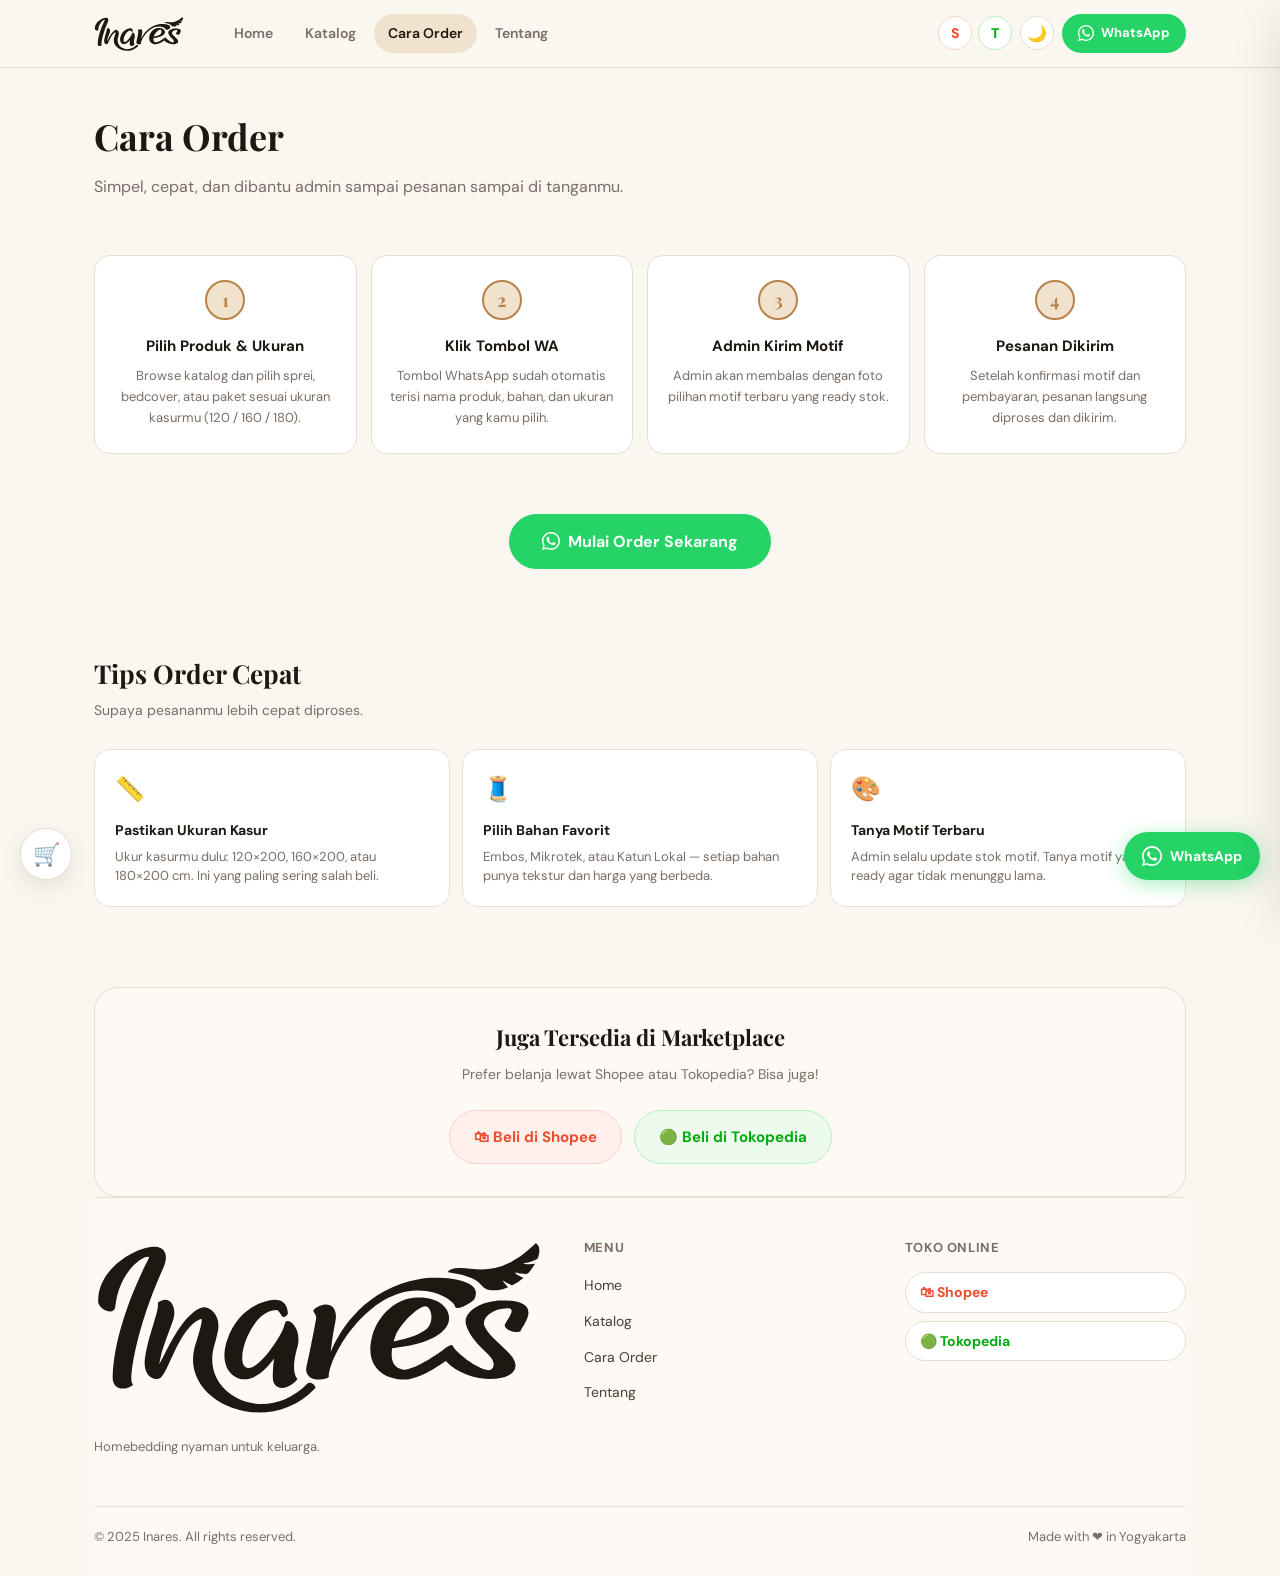
==== cara-order.html @ 4ca06f3d "Add files via upload" ====
<!doctype html>
<html lang="id" data-theme="light">
<head>
  <meta charset="utf-8" />
  <meta name="viewport" content="width=device-width,initial-scale=1" />
  <title>Cara Order — Inares Homebedding</title>
  <meta name="description" content="Cara order produk Inares. Pilih produk, klik WhatsApp, dan admin bantu sampai selesai." />
  <link rel="canonical" href="https://inares.pages.dev/cara-order.html" />
  <link rel="preconnect" href="https://fonts.googleapis.com" />
  <link rel="preconnect" href="https://fonts.gstatic.com" crossorigin />
  <link rel="stylesheet" href="assets/style.css" />
  <script>(function(){var t=localStorage.getItem('inares-theme')||(window.matchMedia('(prefers-color-scheme:dark)').matches?'dark':'light');document.documentElement.setAttribute('data-theme',t);})();</script>
</head>
<body data-page="cara-order">

  <nav class="nav">
    <div class="container nav-inner">
      <div class="brand">
        <a href="index.html">
          <svg class="brand-logo" viewBox="0 0 709 284" xmlns="http://www.w3.org/2000/svg" aria-label="Inares"><path d="M6.599,100.318c0.361,11.859 25.205,23.417 26.964,8.093c7.838,-68.282 57.801,-85.993 52.686,-76.185c-19.681,37.734 -54.624,117.428 -56.837,186.24c-0.794,24.682 23.562,20.823 31.835,13.176c0.136,-0.128 0.169,-0.331 0.081,-0.496c-1.612,-3.017 -3.446,-5.07 -2.126,-17.711c3.915,-37.49 19.574,-99.094 49.967,-166.08c9.338,-20.581 2.209,-32.624 -12.249,-33.552c-27.333,-1.754 -91.949,33.099 -90.321,86.515Z" fill="currentColor"/><path d="M373.105,179.535c15.326,-36.949 55.926,-100.16 139.041,-114.692c32.211,-5.632 104.636,-0.541 87.474,31.533c-1.35,2.523 -29.095,21.234 -30.633,11.102c-0.687,-4.527 -20.293,-24.584 -59.284,-24.584c-75.982,0 -137.022,97.783 -139.565,135.316c-0.014,0.203 0.085,0.4 0.138,0.59c0.004,0.015 0.002,0.031 -0.006,0.045c-2.384,3.835 -15.519,5.687 -23.738,3.328c-9.428,-2.706 -13.769,-10.514 -11.578,-19.739c3.931,-16.546 10.408,-49.709 14.752,-72.91c2.746,-7.693 -4.445,-12.141 -3.962,-15.212c0.338,-2.151 6.562,-6.112 8.505,-6.912c23.888,-9.834 29.161,9.944 26.654,22.205c-4.243,20.747 -5.852,34.64 -7.796,49.93Z" fill="currentColor"/><path d="M283.996,189.98c-10.436,14.176 -27.812,32.884 -46.835,32.884c-21.016,0 -40.699,-22.893 -27.09,-62.522c13.609,-39.629 42.774,-57.437 67.157,-62.253c29.454,-5.817 28.484,20.395 28.441,21.307c-0.001,0.016 -0.005,0.032 -0.012,0.046c-0.19,0.363 -2.75,5.113 -6.804,5.113c-4.215,0 -5.912,-11.352 -11.887,-11.113c-21.173,0.846 -36.441,21.851 -45.975,44.001c-8.854,20.57 -11.535,46.643 2.28,47.448c15.812,0.921 43.574,-37.625 53.799,-58.992c1.994,-4.166 2.87,-8.06 3.96,-11.649c3.266,-10.749 26.501,5.88 20.29,35.311c-2.749,9.105 -11.35,39.995 -0.914,52.48c1.371,1.64 -17.696,19.884 -30.702,12.954c-9.398,-5.008 -8.126,-15.418 -7.413,-29.923c0.253,-5.155 0.856,-10.193 1.705,-15.092Z" fill="currentColor"/><path d="M104.987,220.289c-9.408,6.408 -29.966,-2 -24.21,-33.425c5.787,-31.592 10.546,-40.813 14.669,-57.412c1.272,-5.121 5.58,-14.705 5.504,-27.814c-0.001,-0.093 0.045,-0.181 0.121,-0.235c18.228,-12.751 29.17,6.27 24.537,24.577c-2.438,9.634 -16.724,44.04 -20.02,59.564c-1.377,6.486 -2.365,10.444 -2.776,13.672c5.035,-5.948 34.496,-80.165 67.611,-89.55c11.096,-3.144 30.989,11.856 24.474,38.894c-1.733,7.189 -2.839,13.142 -4.452,18.1c-26.167,80.417 79.763,131.291 145.618,63.111c4.21,-4.359 12.351,0.353 13.058,6.346c0.008,0.068 -0.015,0.137 -0.062,0.187c-75.81,80.621 -211.923,23.767 -190.828,-62.334c2.74,-11.182 16.329,-48.855 9.676,-46.141c-33.843,13.809 -50.975,84.868 -62.846,92.467l-0.074,-0.006Z" fill="currentColor"/><path d="M554.338,193.74c-17.141,12.248 -45.631,30.323 -67.489,29.413c-30.118,-1.254 -59.229,-20.091 -49.216,-64.889c7.644,-34.197 36.146,-61.656 66.892,-64.076c46.852,-3.688 64.049,26.306 51.045,45.806c-17.732,26.589 -68.08,31.177 -85.581,33.985c-2.291,14.849 -0.406,31.028 17.432,33.54c12.423,1.749 41.095,-15.589 59.428,-28.402c8.102,-6.289 17.193,-13.328 18.667,-9.067c3.905,11.295 55.665,50.428 63.234,34.564c9.088,-19.047 -31.372,-31.873 -42.14,-67.559c-6.274,-20.794 24.47,-38.725 56.494,-38.725c67.855,0 33.802,38.061 29.289,48.302c-1.774,4.024 -23.486,1.047 -24.996,-8.701c-0.675,-4.356 21.278,-27.507 4.818,-27.101c-27.801,0.685 -41.138,17.071 -36.694,27.745c11.036,26.503 62.639,48.91 45.435,72.012c-12.903,17.327 -73.348,18.127 -106.617,-16.847Zm-81.974,-30.627c12.564,-2.653 38.746,-8.887 51.568,-19.39c13.047,-10.687 8.366,-36.648 -1.796,-36.299c-12.443,0.428 -40.509,30.026 -46.272,45.059c-1.026,2.676 -2.323,6.387 -3.499,10.63Z" fill="currentColor"/><path d="M652.797,77.474c0.022,0.025 0.032,0.059 0.024,0.091c-0.007,0.033 -0.03,0.06 -0.061,0.072c-2.693,1.118 -5.481,2.119 -8.361,2.982c-18.579,4.189 -27.845,0.936 -33.232,-5.867c-10.603,-13.389 -33.663,-17.654 -50.898,-20.349c-1.224,-0.191 -4.432,-2.055 1.469,-4.348c30.5,-11.848 66.905,24.304 134.567,-41.613c0.056,-0.055 0.142,-0.067 0.211,-0.03c6.542,3.552 7.151,13.084 2.758,24.241c-0.027,0.069 -0.077,0.127 -0.141,0.164c-5.763,3.342 -13.126,6.223 -19.722,6.728c-7.292,0.557 3.501,2.685 15.849,1.117c0.028,-0.004 0.057,0.009 0.073,0.033c0.016,0.024 0.017,0.055 0.003,0.08c-3.005,5.237 -6.971,10.593 -11.815,15.679c-0.046,0.048 -0.108,0.078 -0.175,0.082c-5.377,0.382 -11.56,0.002 -17.437,-1.697c-5.665,-1.638 1.147,4.322 10.82,7.911c0.023,0.009 0.04,0.029 0.044,0.053c0.004,0.024 -0.004,0.049 -0.023,0.065c-5.149,4.403 -11.013,8.429 -17.526,11.773c-0.053,0.027 -0.116,0.03 -0.172,0.008c-4.393,-1.774 -10.32,-4.721 -13.17,-6.729c-3.673,-2.589 1.115,3.188 6.915,9.554Z" fill="currentColor"/></svg>
        </a>
      </div>
      <div class="nav-menu">
        <a href="index.html">Home</a>
        <a href="katalog.html">Katalog</a>
        <a href="cara-order.html" class="active">Cara Order</a>
        <a href="tentang.html">Tentang</a>
      </div>
      <div class="nav-right">
        <div class="nav-market">
          <a class="shopee" href="https://shopee.co.id/inaresofficial" target="_blank" rel="noopener" title="Shopee">S</a>
          <a class="tokped" href="https://www.tokopedia.com/inaresofficial" target="_blank" rel="noopener" title="Tokopedia">T</a>
        </div>
        <button class="theme-toggle" title="Ganti tema">
          <span class="icon-moon">🌙</span><span class="icon-sun">☀️</span>
        </button>
        <a class="btn-wa-nav" href="https://wa.me/6285643383884?text=Halo%20Inares%2C%20saya%20mau%20order." target="_blank" rel="noopener">
          <svg viewBox="0 0 24 24" fill="currentColor"><path d="M17.472 14.382c-.297-.149-1.758-.867-2.03-.967-.273-.099-.471-.148-.67.15-.197.297-.767.966-.94 1.164-.173.199-.347.223-.644.075-.297-.15-1.255-.463-2.39-1.475-.883-.788-1.48-1.761-1.653-2.059-.173-.297-.018-.458.13-.606.134-.133.298-.347.446-.52.149-.174.198-.298.298-.497.099-.198.05-.371-.025-.52-.075-.149-.669-1.612-.916-2.207-.242-.579-.487-.5-.669-.51-.173-.008-.371-.01-.57-.01-.198 0-.52.074-.792.372-.272.297-1.04 1.016-1.04 2.479 0 1.462 1.065 2.875 1.213 3.074.149.198 2.096 3.2 5.077 4.487.709.306 1.262.489 1.694.625.712.227 1.36.195 1.871.118.571-.085 1.758-.719 2.006-1.413.248-.694.248-1.289.173-1.413-.074-.124-.272-.198-.57-.347z"/><path d="M12 0C5.373 0 0 5.373 0 12c0 2.127.557 4.124 1.528 5.855L0 24l6.335-1.508C8.054 23.455 9.987 24 12 24c6.627 0 12-5.373 12-12S18.627 0 12 0zm0 22c-1.891 0-3.655-.52-5.163-1.426l-.37-.22-3.762.896.957-3.67-.242-.38C2.524 15.618 2 13.872 2 12 2 6.486 6.486 2 12 2s10 4.486 10 10-4.486 10-10 10z"/></svg>
          <span>WhatsApp</span>
        </a>
        <button class="hamburger" aria-label="Menu"><span></span><span></span><span></span></button>
      </div>
    </div>
  </nav>

  <div class="mobile-menu">
    <a href="index.html">🏠 Home</a>
    <a href="katalog.html">🛍 Katalog</a>
    <a href="cara-order.html" class="active">📋 Cara Order</a>
    <a href="tentang.html">💬 Tentang</a>
    <div class="mobile-menu-divider"></div>
    <div class="mobile-market-links">
      <a class="shopee" href="https://shopee.co.id/inaresofficial" target="_blank" rel="noopener">🛍 Shopee</a>
      <a class="tokped" href="https://www.tokopedia.com/inaresofficial" target="_blank" rel="noopener">🟢 Tokopedia</a>
    </div>
    <a href="https://wa.me/6285643383884?text=Halo%20Inares%2C%20saya%20mau%20order." target="_blank" rel="noopener" class="btn btn-wa" style="justify-content:center;margin-top:8px">💬 Chat WhatsApp</a>
  </div>

  <div class="container">
    <div class="page-header fade-up">
      <h1>Cara Order</h1>
      <p>Simpel, cepat, dan dibantu admin sampai pesanan sampai di tanganmu.</p>
    </div>

    <!-- Steps -->
    <div class="section fade-up">
      <div class="steps-grid">
        <div class="step-card">
          <div class="step-num">1</div>
          <h3>Pilih Produk & Ukuran</h3>
          <p>Browse katalog dan pilih sprei, bedcover, atau paket sesuai ukuran kasurmu (120 / 160 / 180).</p>
        </div>
        <div class="step-card">
          <div class="step-num">2</div>
          <h3>Klik Tombol WA</h3>
          <p>Tombol WhatsApp sudah otomatis terisi nama produk, bahan, dan ukuran yang kamu pilih.</p>
        </div>
        <div class="step-card">
          <div class="step-num">3</div>
          <h3>Admin Kirim Motif</h3>
          <p>Admin akan membalas dengan foto pilihan motif terbaru yang ready stok.</p>
        </div>
        <div class="step-card">
          <div class="step-num">4</div>
          <h3>Pesanan Dikirim</h3>
          <p>Setelah konfirmasi motif dan pembayaran, pesanan langsung diproses dan dikirim.</p>
        </div>
      </div>
    </div>

    <!-- CTA -->
    <div style="text-align:center; padding: 12px 0 36px">
      <a class="btn btn-wa" href="https://wa.me/6285643383884?text=Halo%20Inares%2C%20saya%20mau%20order.%20Mohon%20info%20motif%20yang%20ready." target="_blank" rel="noopener" style="font-size:16px;padding:14px 32px">
        <svg viewBox="0 0 24 24" fill="currentColor" style="width:18px;height:18px"><path d="M17.472 14.382c-.297-.149-1.758-.867-2.03-.967-.273-.099-.471-.148-.67.15-.197.297-.767.966-.94 1.164-.173.199-.347.223-.644.075-.297-.15-1.255-.463-2.39-1.475-.883-.788-1.48-1.761-1.653-2.059-.173-.297-.018-.458.13-.606.134-.133.298-.347.446-.52.149-.174.198-.298.298-.497.099-.198.05-.371-.025-.52-.075-.149-.669-1.612-.916-2.207-.242-.579-.487-.5-.669-.51-.173-.008-.371-.01-.57-.01-.198 0-.52.074-.792.372-.272.297-1.04 1.016-1.04 2.479 0 1.462 1.065 2.875 1.213 3.074.149.198 2.096 3.2 5.077 4.487.709.306 1.262.489 1.694.625.712.227 1.36.195 1.871.118.571-.085 1.758-.719 2.006-1.413.248-.694.248-1.289.173-1.413-.074-.124-.272-.198-.57-.347z"/><path d="M12 0C5.373 0 0 5.373 0 12c0 2.127.557 4.124 1.528 5.855L0 24l6.335-1.508C8.054 23.455 9.987 24 12 24c6.627 0 12-5.373 12-12S18.627 0 12 0zm0 22c-1.891 0-3.655-.52-5.163-1.426l-.37-.22-3.762.896.957-3.67-.242-.38C2.524 15.618 2 13.872 2 12 2 6.486 6.486 2 12 2s10 4.486 10 10-4.486 10-10 10z"/></svg>
        Mulai Order Sekarang
      </a>
    </div>

    <!-- Tips -->
    <div class="section fade-up">
      <div class="section-header">
        <div>
          <h2>Tips Order Cepat</h2>
          <p>Supaya pesananmu lebih cepat diproses.</p>
        </div>
      </div>
      <div class="tips-grid">
        <div class="tip-card">
          <div class="tip-icon">📏</div>
          <h3>Pastikan Ukuran Kasur</h3>
          <p>Ukur kasurmu dulu: 120×200, 160×200, atau 180×200 cm. Ini yang paling sering salah beli.</p>
        </div>
        <div class="tip-card">
          <div class="tip-icon">🧵</div>
          <h3>Pilih Bahan Favorit</h3>
          <p>Embos, Mikrotek, atau Katun Lokal — setiap bahan punya tekstur dan harga yang berbeda.</p>
        </div>
        <div class="tip-card">
          <div class="tip-icon">🎨</div>
          <h3>Tanya Motif Terbaru</h3>
          <p>Admin selalu update stok motif. Tanya motif yang ready agar tidak menunggu lama.</p>
        </div>
      </div>
    </div>

    <!-- Also available at -->
    <div class="store-links-section fade-up">
      <h3>Juga Tersedia di Marketplace</h3>
      <p>Prefer belanja lewat Shopee atau Tokopedia? Bisa juga!</p>
      <div class="store-link-btns">
        <a class="store-link-btn shopee" href="https://shopee.co.id/inaresofficial" target="_blank" rel="noopener">🛍 Beli di Shopee</a>
        <a class="store-link-btn tokped" href="https://www.tokopedia.com/inaresofficial" target="_blank" rel="noopener">🟢 Beli di Tokopedia</a>
      </div>
    </div>

    <!-- Footer -->
    <footer class="footer" style="margin-top:0">
      <div class="footer-grid">
        <div class="footer-brand">
          <div class="footer-logo">
            <svg class="footer-logo-svg" viewBox="0 0 709 284" xmlns="http://www.w3.org/2000/svg" aria-label="Inares"><path d="M6.599,100.318c0.361,11.859 25.205,23.417 26.964,8.093c7.838,-68.282 57.801,-85.993 52.686,-76.185c-19.681,37.734 -54.624,117.428 -56.837,186.24c-0.794,24.682 23.562,20.823 31.835,13.176c0.136,-0.128 0.169,-0.331 0.081,-0.496c-1.612,-3.017 -3.446,-5.07 -2.126,-17.711c3.915,-37.49 19.574,-99.094 49.967,-166.08c9.338,-20.581 2.209,-32.624 -12.249,-33.552c-27.333,-1.754 -91.949,33.099 -90.321,86.515Z" fill="currentColor"/><path d="M373.105,179.535c15.326,-36.949 55.926,-100.16 139.041,-114.692c32.211,-5.632 104.636,-0.541 87.474,31.533c-1.35,2.523 -29.095,21.234 -30.633,11.102c-0.687,-4.527 -20.293,-24.584 -59.284,-24.584c-75.982,0 -137.022,97.783 -139.565,135.316c-0.014,0.203 0.085,0.4 0.138,0.59c0.004,0.015 0.002,0.031 -0.006,0.045c-2.384,3.835 -15.519,5.687 -23.738,3.328c-9.428,-2.706 -13.769,-10.514 -11.578,-19.739c3.931,-16.546 10.408,-49.709 14.752,-72.91c2.746,-7.693 -4.445,-12.141 -3.962,-15.212c0.338,-2.151 6.562,-6.112 8.505,-6.912c23.888,-9.834 29.161,9.944 26.654,22.205c-4.243,20.747 -5.852,34.64 -7.796,49.93Z" fill="currentColor"/><path d="M283.996,189.98c-10.436,14.176 -27.812,32.884 -46.835,32.884c-21.016,0 -40.699,-22.893 -27.09,-62.522c13.609,-39.629 42.774,-57.437 67.157,-62.253c29.454,-5.817 28.484,20.395 28.441,21.307c-0.001,0.016 -0.005,0.032 -0.012,0.046c-0.19,0.363 -2.75,5.113 -6.804,5.113c-4.215,0 -5.912,-11.352 -11.887,-11.113c-21.173,0.846 -36.441,21.851 -45.975,44.001c-8.854,20.57 -11.535,46.643 2.28,47.448c15.812,0.921 43.574,-37.625 53.799,-58.992c1.994,-4.166 2.87,-8.06 3.96,-11.649c3.266,-10.749 26.501,5.88 20.29,35.311c-2.749,9.105 -11.35,39.995 -0.914,52.48c1.371,1.64 -17.696,19.884 -30.702,12.954c-9.398,-5.008 -8.126,-15.418 -7.413,-29.923c0.253,-5.155 0.856,-10.193 1.705,-15.092Z" fill="currentColor"/><path d="M104.987,220.289c-9.408,6.408 -29.966,-2 -24.21,-33.425c5.787,-31.592 10.546,-40.813 14.669,-57.412c1.272,-5.121 5.58,-14.705 5.504,-27.814c-0.001,-0.093 0.045,-0.181 0.121,-0.235c18.228,-12.751 29.17,6.27 24.537,24.577c-2.438,9.634 -16.724,44.04 -20.02,59.564c-1.377,6.486 -2.365,10.444 -2.776,13.672c5.035,-5.948 34.496,-80.165 67.611,-89.55c11.096,-3.144 30.989,11.856 24.474,38.894c-1.733,7.189 -2.839,13.142 -4.452,18.1c-26.167,80.417 79.763,131.291 145.618,63.111c4.21,-4.359 12.351,0.353 13.058,6.346c0.008,0.068 -0.015,0.137 -0.062,0.187c-75.81,80.621 -211.923,23.767 -190.828,-62.334c2.74,-11.182 16.329,-48.855 9.676,-46.141c-33.843,13.809 -50.975,84.868 -62.846,92.467l-0.074,-0.006Z" fill="currentColor"/><path d="M554.338,193.74c-17.141,12.248 -45.631,30.323 -67.489,29.413c-30.118,-1.254 -59.229,-20.091 -49.216,-64.889c7.644,-34.197 36.146,-61.656 66.892,-64.076c46.852,-3.688 64.049,26.306 51.045,45.806c-17.732,26.589 -68.08,31.177 -85.581,33.985c-2.291,14.849 -0.406,31.028 17.432,33.54c12.423,1.749 41.095,-15.589 59.428,-28.402c8.102,-6.289 17.193,-13.328 18.667,-9.067c3.905,11.295 55.665,50.428 63.234,34.564c9.088,-19.047 -31.372,-31.873 -42.14,-67.559c-6.274,-20.794 24.47,-38.725 56.494,-38.725c67.855,0 33.802,38.061 29.289,48.302c-1.774,4.024 -23.486,1.047 -24.996,-8.701c-0.675,-4.356 21.278,-27.507 4.818,-27.101c-27.801,0.685 -41.138,17.071 -36.694,27.745c11.036,26.503 62.639,48.91 45.435,72.012c-12.903,17.327 -73.348,18.127 -106.617,-16.847Zm-81.974,-30.627c12.564,-2.653 38.746,-8.887 51.568,-19.39c13.047,-10.687 8.366,-36.648 -1.796,-36.299c-12.443,0.428 -40.509,30.026 -46.272,45.059c-1.026,2.676 -2.323,6.387 -3.499,10.63Z" fill="currentColor"/><path d="M652.797,77.474c0.022,0.025 0.032,0.059 0.024,0.091c-0.007,0.033 -0.03,0.06 -0.061,0.072c-2.693,1.118 -5.481,2.119 -8.361,2.982c-18.579,4.189 -27.845,0.936 -33.232,-5.867c-10.603,-13.389 -33.663,-17.654 -50.898,-20.349c-1.224,-0.191 -4.432,-2.055 1.469,-4.348c30.5,-11.848 66.905,24.304 134.567,-41.613c0.056,-0.055 0.142,-0.067 0.211,-0.03c6.542,3.552 7.151,13.084 2.758,24.241c-0.027,0.069 -0.077,0.127 -0.141,0.164c-5.763,3.342 -13.126,6.223 -19.722,6.728c-7.292,0.557 3.501,2.685 15.849,1.117c0.028,-0.004 0.057,0.009 0.073,0.033c0.016,0.024 0.017,0.055 0.003,0.08c-3.005,5.237 -6.971,10.593 -11.815,15.679c-0.046,0.048 -0.108,0.078 -0.175,0.082c-5.377,0.382 -11.56,0.002 -17.437,-1.697c-5.665,-1.638 1.147,4.322 10.82,7.911c0.023,0.009 0.04,0.029 0.044,0.053c0.004,0.024 -0.004,0.049 -0.023,0.065c-5.149,4.403 -11.013,8.429 -17.526,11.773c-0.053,0.027 -0.116,0.03 -0.172,0.008c-4.393,-1.774 -10.32,-4.721 -13.17,-6.729c-3.673,-2.589 1.115,3.188 6.915,9.554Z" fill="currentColor"/></svg>
          </div>
          <p class="footer-tagline">Homebedding nyaman untuk keluarga.</p>
        </div>
        <div class="footer-col">
          <h4>Menu</h4>
          <ul>
            <li><a href="index.html">Home</a></li>
            <li><a href="katalog.html">Katalog</a></li>
            <li><a href="cara-order.html">Cara Order</a></li>
            <li><a href="tentang.html">Tentang</a></li>
          </ul>
        </div>
        <div class="footer-col">
          <h4>Toko Online</h4>
          <div class="footer-market-links">
            <a class="footer-market-link shopee" href="https://shopee.co.id/inaresofficial" target="_blank" rel="noopener">🛍 Shopee</a>
            <a class="footer-market-link tokped" href="https://www.tokopedia.com/inaresofficial" target="_blank" rel="noopener">🟢 Tokopedia</a>
          </div>
        </div>
      </div>
      <div class="footer-bottom">
        <p>© 2025 Inares. All rights reserved.</p>
        <p>Made with ❤️ in Yogyakarta</p>
      </div>
    </footer>
  </div>

  <div class="cart-overlay"></div>
  <div class="cart-drawer">
    <div class="cart-header"><h3>🛒 Keranjang Pilihan</h3><button class="cart-close">×</button></div>
    <div class="cart-body"></div>
    <div class="cart-footer">
      <div class="cart-total"><span class="label">Estimasi Total</span><span class="amount">Rp 0</span></div>
      <a class="btn btn-wa cart-wa-btn" href="#">Order Semua via WhatsApp</a>
      <button class="btn btn-sm" onclick="clearCart()">Kosongkan</button>
    </div>
  </div>
  <button class="cart-fab" title="Keranjang">🛒<span class="cart-fab-badge">0</span></button>

  <a class="wa-float" href="https://wa.me/6285643383884?text=Halo%20Inares%2C%20saya%20mau%20order." target="_blank" rel="noopener">
    <svg viewBox="0 0 24 24" fill="currentColor"><path d="M17.472 14.382c-.297-.149-1.758-.867-2.03-.967-.273-.099-.471-.148-.67.15-.197.297-.767.966-.94 1.164-.173.199-.347.223-.644.075-.297-.15-1.255-.463-2.39-1.475-.883-.788-1.48-1.761-1.653-2.059-.173-.297-.018-.458.13-.606.134-.133.298-.347.446-.52.149-.174.198-.298.298-.497.099-.198.05-.371-.025-.52-.075-.149-.669-1.612-.916-2.207-.242-.579-.487-.5-.669-.51-.173-.008-.371-.01-.57-.01-.198 0-.52.074-.792.372-.272.297-1.04 1.016-1.04 2.479 0 1.462 1.065 2.875 1.213 3.074.149.198 2.096 3.2 5.077 4.487.709.306 1.262.489 1.694.625.712.227 1.36.195 1.871.118.571-.085 1.758-.719 2.006-1.413.248-.694.248-1.289.173-1.413-.074-.124-.272-.198-.57-.347z"/><path d="M12 0C5.373 0 0 5.373 0 12c0 2.127.557 4.124 1.528 5.855L0 24l6.335-1.508C8.054 23.455 9.987 24 12 24c6.627 0 12-5.373 12-12S18.627 0 12 0zm0 22c-1.891 0-3.655-.52-5.163-1.426l-.37-.22-3.762.896.957-3.67-.242-.38C2.524 15.618 2 13.872 2 12 2 6.486 6.486 2 12 2s10 4.486 10 10-4.486 10-10 10z"/></svg>
    WhatsApp
  </a>

  <script src="assets/app.js"></script>
</body>
</html>
---- assets/style.css ----
/* =============================================
   INARES — Main Stylesheet
   Aesthetic: Warm Linen · Refined · Homey
   ============================================= */

@import url('https://fonts.googleapis.com/css2?family=Playfair+Display:wght@600;700&family=DM+Sans:ital,opsz,wght@0,9..40,400;0,9..40,500;0,9..40,600;0,9..40,700;1,9..40,400&display=swap');

/* ── CSS Variables ── */
:root {
  /* Light Mode */
  --bg:          #faf6f0;
  --bg2:         #f3ece0;
  --surface:     #ffffff;
  --surface2:    #fdf9f4;
  --border:      #e8ddd0;
  --border2:     #d6c9b8;

  --text:        #1e1812;
  --text2:       #4a3f35;
  --muted:       #7a6e65;

  --accent:      #b8834a;
  --accent-h:    #a06e38;
  --accent-soft: #f0e2cc;
  --accent-glow: rgba(184,131,74,.18);

  --green:       #25D366;
  --green-h:     #1ebe58;

  --shopee:      #ee4d2d;
  --tokped:      #03ac0e;

  --shadow-sm:   0 2px 8px rgba(0,0,0,.06);
  --shadow-md:   0 8px 24px rgba(0,0,0,.09);
  --shadow-lg:   0 20px 48px rgba(0,0,0,.12);

  --radius-sm:   10px;
  --radius:      16px;
  --radius-lg:   24px;

  --nav-h:       68px;
  --font-display:'Playfair Display', Georgia, serif;
  --font-body:   'DM Sans', system-ui, sans-serif;

  --transition:  .2s cubic-bezier(.4,0,.2,1);
}

[data-theme="dark"] {
  --bg:          #12100d;
  --bg2:         #1a1610;
  --surface:     #1f1c17;
  --surface2:    #252118;
  --border:      #2e2820;
  --border2:     #3a3228;

  --text:        #f0e8db;
  --text2:       #c4b49e;
  --muted:       #7a6e65;

  --accent:      #d4a06a;
  --accent-h:    #e8b87a;
  --accent-soft: #2a2018;
  --accent-glow: rgba(212,160,106,.15);

  --shadow-sm:   0 2px 8px rgba(0,0,0,.3);
  --shadow-md:   0 8px 24px rgba(0,0,0,.4);
  --shadow-lg:   0 20px 48px rgba(0,0,0,.5);
}

/* ── Reset & Base ── */
*, *::before, *::after { box-sizing: border-box; margin: 0; padding: 0; }

html { scroll-behavior: smooth; }

body {
  font-family: var(--font-body);
  background: var(--bg);
  color: var(--text);
  line-height: 1.6;
  -webkit-font-smoothing: antialiased;
  transition: background var(--transition), color var(--transition);
  overflow-x: hidden;
}

a { color: inherit; text-decoration: none; }
img { display: block; max-width: 100%; }
button { cursor: pointer; font-family: inherit; border: none; background: none; }

/* ── Layout ── */
.container {
  max-width: 1140px;
  margin: 0 auto;
  padding: 0 24px;
}

/* ── Navbar ── */
.nav {
  position: sticky;
  top: 0;
  z-index: 100;
  height: var(--nav-h);
  background: rgba(250,246,240,.88);
  backdrop-filter: blur(16px);
  -webkit-backdrop-filter: blur(16px);
  border-bottom: 1px solid var(--border);
  transition: background var(--transition), border-color var(--transition);
}
[data-theme="dark"] .nav {
  background: rgba(18,16,13,.88);
}
.nav-inner {
  height: 100%;
  display: flex;
  align-items: center;
  gap: 12px;
}
.brand a {
  display: flex;
  align-items: center;
  flex-shrink: 0;
}
.brand-logo {
  height: 36px;
  width: auto;
  object-fit: contain;
}
.logo-light { display: block; }
.logo-dark  { display: none; }
[data-theme="dark"] .logo-light { display: none; }
[data-theme="dark"] .logo-dark  { display: block; }

.nav-menu {
  display: flex;
  align-items: center;
  gap: 4px;
  margin-left: 24px;
}
.nav-menu a {
  padding: 8px 14px;
  border-radius: 999px;
  font-size: 14px;
  font-weight: 600;
  color: var(--muted);
  transition: color var(--transition), background var(--transition);
}
.nav-menu a:hover,
.nav-menu a.active {
  color: var(--text);
  background: var(--accent-soft);
}

.nav-right {
  margin-left: auto;
  display: flex;
  align-items: center;
  gap: 8px;
}

/* Marketplace icon links in nav */
.nav-market {
  display: flex;
  align-items: center;
  gap: 6px;
}
.nav-market a {
  display: flex;
  align-items: center;
  justify-content: center;
  width: 34px;
  height: 34px;
  border-radius: 50%;
  border: 1px solid var(--border);
  background: var(--surface);
  transition: all var(--transition);
  font-size: 14px;
  font-weight: 800;
}
.nav-market a:hover { transform: translateY(-2px); box-shadow: var(--shadow-md); }
.nav-market .shopee { color: var(--shopee); border-color: #ffd3c9; }
.nav-market .tokped { color: var(--tokped); border-color: #b8f0bc; }
[data-theme="dark"] .nav-market .shopee { border-color: #3a1a14; }
[data-theme="dark"] .nav-market .tokped { border-color: #0d2e10; }

/* Theme toggle */
.theme-toggle {
  width: 34px;
  height: 34px;
  border-radius: 50%;
  border: 1px solid var(--border);
  background: var(--surface);
  display: flex;
  align-items: center;
  justify-content: center;
  font-size: 16px;
  transition: all var(--transition);
  flex-shrink: 0;
}
.theme-toggle:hover { transform: rotate(20deg); box-shadow: var(--shadow-md); }
.icon-moon { display: block; }
.icon-sun  { display: none; }
[data-theme="dark"] .icon-moon { display: none; }
[data-theme="dark"] .icon-sun  { display: block; }

/* WA Button nav */
.btn-wa-nav {
  display: inline-flex;
  align-items: center;
  gap: 7px;
  padding: 9px 16px;
  border-radius: 999px;
  background: var(--green);
  color: #fff;
  font-size: 13px;
  font-weight: 700;
  transition: all var(--transition);
  flex-shrink: 0;
}
.btn-wa-nav:hover { background: var(--green-h); transform: translateY(-1px); box-shadow: 0 4px 14px rgba(37,211,102,.35); }
.btn-wa-nav svg { width: 16px; height: 16px; }

/* Hamburger */
.hamburger {
  display: none;
  flex-direction: column;
  gap: 5px;
  width: 36px;
  height: 36px;
  align-items: center;
  justify-content: center;
  border-radius: 50%;
  border: 1px solid var(--border);
  background: var(--surface);
  transition: all var(--transition);
}
.hamburger span {
  display: block;
  width: 18px;
  height: 2px;
  background: var(--text);
  border-radius: 2px;
  transition: all var(--transition);
}
.hamburger.open span:nth-child(1) { transform: translateY(7px) rotate(45deg); }
.hamburger.open span:nth-child(2) { opacity: 0; }
.hamburger.open span:nth-child(3) { transform: translateY(-7px) rotate(-45deg); }

/* Mobile drawer */
.mobile-menu {
  display: none;
  position: fixed;
  inset: var(--nav-h) 0 0 0;
  z-index: 99;
  background: var(--bg);
  padding: 24px;
  flex-direction: column;
  gap: 8px;
  overflow-y: auto;
  transform: translateX(100%);
  transition: transform .3s cubic-bezier(.4,0,.2,1);
}
.mobile-menu.open {
  transform: translateX(0);
}
@media (max-width: 768px) {
  .mobile-menu { display: flex; }
  .nav-menu { display: none; }
  .nav-market { display: none; }
  .hamburger { display: flex; }
  .btn-wa-nav span { display: none; }
  .btn-wa-nav { padding: 9px; }
}
.mobile-menu a {
  padding: 14px 18px;
  border-radius: var(--radius-sm);
  font-size: 16px;
  font-weight: 600;
  color: var(--text2);
  border: 1px solid transparent;
  transition: all var(--transition);
}
.mobile-menu a:hover, .mobile-menu a.active {
  background: var(--accent-soft);
  border-color: var(--border);
  color: var(--text);
}
.mobile-menu-divider {
  height: 1px;
  background: var(--border);
  margin: 8px 0;
}
.mobile-market-links {
  display: flex;
  gap: 10px;
}
.mobile-market-links a {
  flex: 1;
  text-align: center;
  padding: 12px;
  border-radius: var(--radius-sm);
  border: 1px solid var(--border);
  font-weight: 700;
  font-size: 14px;
}
.mobile-market-links .shopee { color: var(--shopee); }
.mobile-market-links .tokped { color: var(--tokped); }

/* ── Buttons ── */
.btn {
  display: inline-flex;
  align-items: center;
  justify-content: center;
  gap: 8px;
  padding: 12px 22px;
  border-radius: 999px;
  font-family: var(--font-body);
  font-size: 14px;
  font-weight: 700;
  border: 1px solid var(--border);
  background: var(--surface);
  color: var(--text);
  cursor: pointer;
  transition: all var(--transition);
  white-space: nowrap;
}
.btn:hover { transform: translateY(-2px); box-shadow: var(--shadow-md); }
.btn-primary {
  background: var(--accent);
  border-color: var(--accent);
  color: #fff;
}
.btn-primary:hover { background: var(--accent-h); border-color: var(--accent-h); }
.btn-wa {
  background: var(--green);
  border-color: var(--green);
  color: #fff;
}
.btn-wa:hover { background: var(--green-h); border-color: var(--green-h); box-shadow: 0 4px 16px rgba(37,211,102,.35); }
.btn-shopee {
  background: #fff0ed;
  border-color: #ffd3c9;
  color: var(--shopee);
}
.btn-shopee:hover { background: #ffe0d9; }
[data-theme="dark"] .btn-shopee { background: #2a1510; border-color: #4a2018; }
.btn-tokped {
  background: #edfaee;
  border-color: #b8f0bc;
  color: var(--tokped);
}
.btn-tokped:hover { background: #d8f5da; }
[data-theme="dark"] .btn-tokped { background: #0a2010; border-color: #1a4020; }
.btn-sm { padding: 9px 16px; font-size: 13px; }
.btn svg { width: 16px; height: 16px; flex-shrink: 0; }

/* ── Hero ── */
.hero {
  padding: 56px 0 24px;
}
.hero-grid {
  display: grid;
  grid-template-columns: 1.4fr 1fr;
  gap: 20px;
  align-items: start;
}
.hero-main {
  background: linear-gradient(145deg, var(--surface) 0%, var(--surface2) 100%);
  border: 1px solid var(--border);
  border-radius: var(--radius-lg);
  box-shadow: var(--shadow-lg);
  padding: 40px;
  position: relative;
  overflow: hidden;
}
.hero-main::before {
  content: '';
  position: absolute;
  top: -60px; right: -60px;
  width: 240px; height: 240px;
  border-radius: 50%;
  background: var(--accent-glow);
  pointer-events: none;
}
.hero-eyebrow {
  display: inline-flex;
  align-items: center;
  gap: 6px;
  padding: 5px 12px;
  border-radius: 999px;
  background: var(--accent-soft);
  border: 1px solid var(--border);
  font-size: 12px;
  font-weight: 700;
  color: var(--accent);
  letter-spacing: .5px;
  text-transform: uppercase;
  margin-bottom: 16px;
}
.hero-main h1 {
  font-family: var(--font-display);
  font-size: 44px;
  line-height: 1.12;
  font-weight: 700;
  margin-bottom: 14px;
  color: var(--text);
}
.hero-main h1 em {
  font-style: italic;
  color: var(--accent);
}
.hero-main > p {
  font-size: 16px;
  color: var(--muted);
  margin-bottom: 28px;
  line-height: 1.7;
  max-width: 360px;
}
.hero-actions {
  display: flex;
  gap: 10px;
  flex-wrap: wrap;
  margin-bottom: 28px;
}
.hero-trust {
  display: flex;
  align-items: center;
  gap: 16px;
  flex-wrap: wrap;
}
.trust-item {
  display: flex;
  align-items: center;
  gap: 6px;
  font-size: 13px;
  color: var(--muted);
  font-weight: 500;
}
.trust-item .dot {
  width: 6px; height: 6px;
  border-radius: 50%;
  background: var(--accent);
}

.hero-aside {
  display: flex;
  flex-direction: column;
  gap: 12px;
}
.hero-badge {
  background: var(--surface);
  border: 1px solid var(--border);
  border-radius: var(--radius);
  padding: 18px 20px;
  transition: all var(--transition);
}
.hero-badge:hover { box-shadow: var(--shadow-md); transform: translateX(4px); }
.hero-badge-icon {
  font-size: 22px;
  margin-bottom: 8px;
}
.hero-badge strong {
  display: block;
  font-size: 15px;
  margin-bottom: 4px;
}
.hero-badge span {
  font-size: 13px;
  color: var(--muted);
  line-height: 1.5;
}

/* Store badges */
.store-badges {
  display: flex;
  gap: 8px;
  margin-top: 4px;
}
.store-badge {
  display: flex;
  align-items: center;
  gap: 6px;
  padding: 8px 14px;
  border-radius: 999px;
  border: 1px solid var(--border);
  background: var(--surface);
  font-size: 12px;
  font-weight: 700;
  transition: all var(--transition);
  cursor: pointer;
}
.store-badge:hover { transform: translateY(-2px); box-shadow: var(--shadow-sm); }
.store-badge.shopee { color: var(--shopee); border-color: #ffd3c9; }
.store-badge.tokped { color: var(--tokped); border-color: #b8f0bc; }
[data-theme="dark"] .store-badge.shopee { border-color: #3a1a14; background: #1a0c09; }
[data-theme="dark"] .store-badge.tokped { border-color: #0d2e10; background: #091509; }

/* ── Section ── */
.section {
  padding: 48px 0;
}
.section-header {
  display: flex;
  align-items: flex-end;
  justify-content: space-between;
  gap: 16px;
  margin-bottom: 24px;
}
.section-header h2 {
  font-family: var(--font-display);
  font-size: 26px;
  font-weight: 700;
  margin-bottom: 4px;
}
.section-header p {
  font-size: 14px;
  color: var(--muted);
  margin: 0;
}

/* ── Product Grid ── */
.grid {
  display: grid;
  grid-template-columns: repeat(3, 1fr);
  gap: 16px;
}
.grid-4 { grid-template-columns: repeat(4, 1fr); }

/* Skeleton loader */
.skeleton-card {
  background: var(--surface);
  border: 1px solid var(--border);
  border-radius: var(--radius);
  overflow: hidden;
}
.skeleton-img {
  width: 100%;
  height: 200px;
  background: linear-gradient(90deg, var(--bg2) 25%, var(--border) 50%, var(--bg2) 75%);
  background-size: 200% 100%;
  animation: shimmer 1.5s infinite;
}
.skeleton-body { padding: 14px; }
.skeleton-line {
  height: 14px;
  border-radius: 4px;
  background: linear-gradient(90deg, var(--bg2) 25%, var(--border) 50%, var(--bg2) 75%);
  background-size: 200% 100%;
  animation: shimmer 1.5s infinite;
  margin-bottom: 10px;
}
.skeleton-line.short { width: 60%; }
.skeleton-line.price { width: 40%; height: 18px; }
@keyframes shimmer {
  0% { background-position: 200% 0; }
  100% { background-position: -200% 0; }
}

/* ── Product Card ── */
.card {
  background: var(--surface);
  border: 1px solid var(--border);
  border-radius: var(--radius);
  overflow: hidden;
  display: flex;
  flex-direction: column;
  transition: all var(--transition);
  cursor: pointer;
}
.card:hover {
  transform: translateY(-4px);
  box-shadow: var(--shadow-lg);
  border-color: var(--border2);
}
.card-img-wrap {
  position: relative;
  overflow: hidden;
  background: var(--bg2);
}
.card-img-wrap img {
  width: 100%;
  height: 200px;
  object-fit: cover;
  transition: transform .4s ease;
}
.card:hover .card-img-wrap img {
  transform: scale(1.04);
}
.card-badge {
  position: absolute;
  top: 10px;
  left: 10px;
  padding: 4px 10px;
  border-radius: 999px;
  font-size: 11px;
  font-weight: 700;
  letter-spacing: .3px;
  text-transform: uppercase;
}
.card-badge.bestseller {
  background: var(--accent);
  color: #fff;
}
.card-badge.new {
  background: #2563eb;
  color: #fff;
}
.card-badge.ready {
  background: var(--green);
  color: #fff;
}
.card-body {
  padding: 16px;
  display: flex;
  flex-direction: column;
  flex: 1;
}
.card-body h3 {
  font-size: 15px;
  font-weight: 700;
  margin-bottom: 6px;
  line-height: 1.4;
}
.card-desc {
  font-size: 13px;
  color: var(--muted);
  margin-bottom: 10px;
  line-height: 1.5;
  display: -webkit-box;
  -webkit-line-clamp: 2;
  -webkit-box-orient: vertical;
  overflow: hidden;
}
.card-meta {
  display: flex;
  flex-wrap: wrap;
  gap: 6px;
  margin-bottom: 12px;
}
.tag {
  display: inline-block;
  padding: 3px 9px;
  border-radius: 999px;
  font-size: 11px;
  font-weight: 600;
  background: var(--accent-soft);
  color: var(--accent);
  border: 1px solid var(--border);
}
[data-theme="dark"] .tag {
  background: var(--surface2);
}
.card-price {
  font-family: var(--font-display);
  font-size: 18px;
  font-weight: 700;
  color: var(--accent);
  margin-bottom: 14px;
}
.card-price.hubungi {
  font-family: var(--font-body);
  font-size: 14px;
  color: var(--muted);
}
.card-actions {
  display: flex;
  gap: 8px;
  flex-wrap: wrap;
  margin-top: auto;
}

/* Error state */
.error-state {
  grid-column: 1 / -1;
  text-align: center;
  padding: 60px 20px;
  color: var(--muted);
}
.error-state .error-icon { font-size: 48px; margin-bottom: 12px; }
.error-state h3 { font-size: 18px; color: var(--text2); margin-bottom: 8px; }
.error-state p { font-size: 14px; margin-bottom: 16px; }

/* Empty state */
.empty-state {
  grid-column: 1 / -1;
  text-align: center;
  padding: 60px 20px;
  color: var(--muted);
}
.empty-state .empty-icon { font-size: 48px; margin-bottom: 12px; }
.empty-state p { font-size: 15px; }

/* ── Filters ── */
.filters {
  display: flex;
  gap: 10px;
  flex-wrap: wrap;
  margin-bottom: 20px;
  align-items: center;
}
.filter-select, .filter-search {
  padding: 10px 16px;
  border-radius: 999px;
  border: 1px solid var(--border);
  background: var(--surface);
  color: var(--text);
  font-family: var(--font-body);
  font-size: 14px;
  font-weight: 600;
  outline: none;
  transition: all var(--transition);
  appearance: none;
  -webkit-appearance: none;
  background-image: url("data:image/svg+xml,%3Csvg xmlns='http://www.w3.org/2000/svg' width='12' height='8' viewBox='0 0 12 8'%3E%3Cpath d='M1 1l5 5 5-5' stroke='%237a6e65' stroke-width='1.5' fill='none' stroke-linecap='round'/%3E%3C/svg%3E");
  background-repeat: no-repeat;
  background-position: right 14px center;
  padding-right: 36px;
}
.filter-select:focus, .filter-search:focus {
  border-color: var(--accent);
  box-shadow: 0 0 0 3px var(--accent-glow);
}
.filter-search {
  background-image: url("data:image/svg+xml,%3Csvg xmlns='http://www.w3.org/2000/svg' width='15' height='15' viewBox='0 0 24 24' fill='none' stroke='%237a6e65' stroke-width='2'%3E%3Ccircle cx='11' cy='11' r='8'/%3E%3Cpath d='m21 21-4.35-4.35'/%3E%3C/svg%3E");
  background-position: left 14px center;
  padding-left: 40px;
  padding-right: 16px;
  min-width: 240px;
}
.filter-count {
  font-size: 13px;
  color: var(--muted);
  margin-left: auto;
  font-weight: 500;
}

/* Category pills */
.category-pills {
  display: flex;
  gap: 8px;
  flex-wrap: wrap;
  margin-bottom: 20px;
}
.pill {
  padding: 7px 16px;
  border-radius: 999px;
  border: 1px solid var(--border);
  background: var(--surface);
  font-size: 13px;
  font-weight: 600;
  color: var(--muted);
  cursor: pointer;
  transition: all var(--transition);
}
.pill:hover { color: var(--text); border-color: var(--border2); }
.pill.active {
  background: var(--accent);
  border-color: var(--accent);
  color: #fff;
}

/* ── Product Detail Page ── */
.detail-grid {
  display: grid;
  grid-template-columns: 1fr 1fr;
  gap: 40px;
  padding: 40px 0;
  align-items: start;
}
.detail-img-wrap {
  border-radius: var(--radius-lg);
  overflow: hidden;
  background: var(--bg2);
  border: 1px solid var(--border);
  box-shadow: var(--shadow-md);
  aspect-ratio: 4/3;
}
.detail-img-wrap img {
  width: 100%;
  height: 100%;
  object-fit: cover;
}
.detail-info {
  display: flex;
  flex-direction: column;
  gap: 20px;
}
.detail-breadcrumb {
  display: flex;
  align-items: center;
  gap: 8px;
  font-size: 13px;
  color: var(--muted);
}
.detail-breadcrumb a { color: var(--accent); }
.detail-breadcrumb span { color: var(--border2); }

.detail-category {
  display: inline-flex;
  align-items: center;
  gap: 6px;
  padding: 4px 12px;
  border-radius: 999px;
  background: var(--accent-soft);
  border: 1px solid var(--border);
  font-size: 12px;
  font-weight: 700;
  color: var(--accent);
  letter-spacing: .4px;
  text-transform: uppercase;
  width: fit-content;
}
.detail-title {
  font-family: var(--font-display);
  font-size: 30px;
  font-weight: 700;
  line-height: 1.2;
  color: var(--text);
}
.detail-desc {
  font-size: 15px;
  color: var(--muted);
  line-height: 1.8;
}
.detail-price-block {
  padding: 20px;
  background: var(--surface2);
  border: 1px solid var(--border);
  border-radius: var(--radius);
}
.detail-price-label { font-size: 12px; font-weight: 700; color: var(--muted); text-transform: uppercase; letter-spacing: .5px; margin-bottom: 6px; }
.detail-price {
  font-family: var(--font-display);
  font-size: 32px;
  font-weight: 700;
  color: var(--accent);
}
.detail-meta-grid {
  display: grid;
  grid-template-columns: repeat(2, 1fr);
  gap: 10px;
}
.detail-meta-item {
  padding: 12px 14px;
  background: var(--surface);
  border: 1px solid var(--border);
  border-radius: var(--radius-sm);
}
.detail-meta-item .label { font-size: 11px; font-weight: 700; color: var(--muted); text-transform: uppercase; letter-spacing: .4px; margin-bottom: 4px; }
.detail-meta-item .value { font-size: 14px; font-weight: 600; color: var(--text); }

.detail-price-table {
  width: 100%;
  border-collapse: collapse;
  font-size: 14px;
}
.detail-price-table th {
  text-align: left;
  padding: 10px 14px;
  font-size: 12px;
  font-weight: 700;
  color: var(--muted);
  text-transform: uppercase;
  letter-spacing: .4px;
  background: var(--bg2);
  border-bottom: 1px solid var(--border);
}
.detail-price-table td {
  padding: 12px 14px;
  border-bottom: 1px solid var(--border);
  color: var(--text2);
}
.detail-price-table tr:last-child td { border-bottom: none; }
.detail-price-table tr.highlight td {
  background: var(--accent-soft);
  font-weight: 700;
  color: var(--accent);
}
.table-wrap {
  border: 1px solid var(--border);
  border-radius: var(--radius);
  overflow: hidden;
}

.detail-order-section {
  display: flex;
  flex-direction: column;
  gap: 10px;
}
.detail-order-section .btn {
  width: 100%;
  justify-content: center;
  padding: 14px;
}
.detail-order-divider {
  text-align: center;
  font-size: 12px;
  color: var(--muted);
  font-weight: 600;
}
.detail-alt-label {
  font-size: 12px;
  color: var(--muted);
  font-weight: 600;
  text-align: center;
  text-transform: uppercase;
  letter-spacing: .4px;
}
.detail-alt-btns {
  display: grid;
  grid-template-columns: 1fr 1fr;
  gap: 8px;
}

/* Sticky order bar (mobile detail) */
.sticky-order {
  display: none;
  position: fixed;
  bottom: 0;
  left: 0;
  right: 0;
  z-index: 80;
  background: var(--surface);
  border-top: 1px solid var(--border);
  padding: 12px 20px;
  gap: 10px;
}
.sticky-order .btn {
  flex: 1;
  justify-content: center;
}

/* ── How to Order ── */
.steps-grid {
  display: grid;
  grid-template-columns: repeat(4, 1fr);
  gap: 14px;
}
.step-card {
  background: var(--surface);
  border: 1px solid var(--border);
  border-radius: var(--radius);
  padding: 24px 18px;
  text-align: center;
  transition: all var(--transition);
  position: relative;
}
.step-card:hover { box-shadow: var(--shadow-md); transform: translateY(-3px); }
.step-num {
  display: inline-flex;
  align-items: center;
  justify-content: center;
  width: 40px;
  height: 40px;
  border-radius: 50%;
  background: var(--accent-soft);
  border: 2px solid var(--accent);
  font-family: var(--font-display);
  font-size: 18px;
  font-weight: 700;
  color: var(--accent);
  margin: 0 auto 14px;
}
.step-card h3 { font-size: 15px; font-weight: 700; margin-bottom: 8px; }
.step-card p { font-size: 13px; color: var(--muted); line-height: 1.6; }
.step-arrow {
  display: none;
}

/* Tips grid */
.tips-grid {
  display: grid;
  grid-template-columns: repeat(3, 1fr);
  gap: 12px;
  margin-top: 28px;
}
.tip-card {
  background: var(--surface);
  border: 1px solid var(--border);
  border-radius: var(--radius);
  padding: 20px;
}
.tip-card .tip-icon { font-size: 24px; margin-bottom: 10px; }
.tip-card h3 { font-size: 14px; font-weight: 700; margin-bottom: 6px; }
.tip-card p { font-size: 13px; color: var(--muted); line-height: 1.5; }

/* ── About Page ── */
.about-grid {
  display: grid;
  grid-template-columns: 1fr 1fr;
  gap: 40px;
  align-items: center;
}
.about-text h2 {
  font-family: var(--font-display);
  font-size: 32px;
  font-weight: 700;
  margin-bottom: 16px;
  line-height: 1.2;
}
.about-text p { font-size: 15px; color: var(--muted); line-height: 1.8; margin-bottom: 14px; }
.about-stats {
  display: grid;
  grid-template-columns: repeat(2, 1fr);
  gap: 12px;
  margin-top: 28px;
}
.stat-card {
  background: var(--surface2);
  border: 1px solid var(--border);
  border-radius: var(--radius);
  padding: 20px;
  text-align: center;
}
.stat-num {
  font-family: var(--font-display);
  font-size: 28px;
  font-weight: 700;
  color: var(--accent);
  display: block;
}
.stat-label { font-size: 12px; color: var(--muted); font-weight: 600; text-transform: uppercase; letter-spacing: .5px; margin-top: 4px; }

.about-visual {
  background: linear-gradient(145deg, var(--surface), var(--surface2));
  border: 1px solid var(--border);
  border-radius: var(--radius-lg);
  padding: 32px;
  box-shadow: var(--shadow-lg);
}
.about-values { display: flex; flex-direction: column; gap: 16px; }
.value-item {
  display: flex;
  align-items: flex-start;
  gap: 14px;
  padding: 16px;
  background: var(--bg);
  border-radius: var(--radius-sm);
  border: 1px solid var(--border);
}
.value-icon { font-size: 22px; flex-shrink: 0; margin-top: 2px; }
.value-item h4 { font-size: 14px; font-weight: 700; margin-bottom: 4px; }
.value-item p { font-size: 13px; color: var(--muted); line-height: 1.5; }

.store-links-section {
  background: var(--surface2);
  border: 1px solid var(--border);
  border-radius: var(--radius-lg);
  padding: 32px;
  text-align: center;
  margin-top: 32px;
}
.store-links-section h3 {
  font-family: var(--font-display);
  font-size: 22px;
  margin-bottom: 8px;
}
.store-links-section p { font-size: 14px; color: var(--muted); margin-bottom: 24px; }
.store-link-btns { display: flex; gap: 12px; justify-content: center; flex-wrap: wrap; }
.store-link-btn {
  display: inline-flex;
  align-items: center;
  gap: 8px;
  padding: 14px 24px;
  border-radius: 999px;
  font-weight: 700;
  font-size: 15px;
  border: 1px solid;
  transition: all var(--transition);
}
.store-link-btn:hover { transform: translateY(-2px); box-shadow: var(--shadow-md); }
.store-link-btn.shopee { color: var(--shopee); border-color: #ffd3c9; background: #fff0ed; }
.store-link-btn.tokped { color: var(--tokped); border-color: #b8f0bc; background: #edfaee; }
[data-theme="dark"] .store-link-btn.shopee { background: #2a1510; border-color: #4a2018; }
[data-theme="dark"] .store-link-btn.tokped { background: #0a2010; border-color: #1a4020; }

/* ── Cart Drawer ── */
.cart-overlay {
  display: none;
  position: fixed;
  inset: 0;
  z-index: 200;
  background: rgba(0,0,0,.45);
  backdrop-filter: blur(4px);
  opacity: 0;
  transition: opacity .3s ease;
}
.cart-overlay.open {
  display: block;
  opacity: 1;
}
.cart-drawer {
  position: fixed;
  right: 0;
  top: 0;
  bottom: 0;
  width: min(420px, 100vw);
  z-index: 201;
  background: var(--bg);
  border-left: 1px solid var(--border);
  box-shadow: var(--shadow-lg);
  display: flex;
  flex-direction: column;
  transform: translateX(100%);
  transition: transform .3s cubic-bezier(.4,0,.2,1);
}
.cart-drawer.open { transform: translateX(0); }
.cart-header {
  display: flex;
  align-items: center;
  justify-content: space-between;
  padding: 20px 24px;
  border-bottom: 1px solid var(--border);
}
.cart-header h3 { font-family: var(--font-display); font-size: 20px; font-weight: 700; }
.cart-close {
  width: 32px;
  height: 32px;
  border-radius: 50%;
  border: 1px solid var(--border);
  background: var(--surface);
  display: flex;
  align-items: center;
  justify-content: center;
  font-size: 18px;
  cursor: pointer;
  transition: all var(--transition);
}
.cart-close:hover { background: var(--bg2); }
.cart-body {
  flex: 1;
  overflow-y: auto;
  padding: 16px 24px;
  display: flex;
  flex-direction: column;
  gap: 12px;
}
.cart-empty {
  flex: 1;
  display: flex;
  flex-direction: column;
  align-items: center;
  justify-content: center;
  gap: 12px;
  color: var(--muted);
  text-align: center;
}
.cart-empty .empty-icon { font-size: 48px; }
.cart-empty p { font-size: 15px; }
.cart-item {
  display: flex;
  gap: 12px;
  padding: 14px;
  background: var(--surface);
  border: 1px solid var(--border);
  border-radius: var(--radius-sm);
  align-items: flex-start;
}
.cart-item-img {
  width: 64px;
  height: 64px;
  border-radius: 8px;
  object-fit: cover;
  background: var(--bg2);
  flex-shrink: 0;
}
.cart-item-info { flex: 1; min-width: 0; }
.cart-item-name { font-size: 14px; font-weight: 700; margin-bottom: 3px; white-space: nowrap; overflow: hidden; text-overflow: ellipsis; }
.cart-item-meta { font-size: 12px; color: var(--muted); margin-bottom: 6px; }
.cart-item-price { font-size: 14px; font-weight: 700; color: var(--accent); }
.cart-item-remove {
  width: 26px;
  height: 26px;
  border-radius: 50%;
  border: 1px solid var(--border);
  background: var(--bg);
  display: flex;
  align-items: center;
  justify-content: center;
  font-size: 14px;
  cursor: pointer;
  flex-shrink: 0;
  color: var(--muted);
  transition: all var(--transition);
}
.cart-item-remove:hover { background: #fee2e2; border-color: #fca5a5; color: #ef4444; }
.cart-footer {
  padding: 20px 24px;
  border-top: 1px solid var(--border);
  display: flex;
  flex-direction: column;
  gap: 12px;
}
.cart-total {
  display: flex;
  justify-content: space-between;
  align-items: center;
}
.cart-total .label { font-size: 14px; color: var(--muted); font-weight: 600; }
.cart-total .amount { font-family: var(--font-display); font-size: 22px; font-weight: 700; color: var(--accent); }
.cart-footer .btn { width: 100%; justify-content: center; padding: 14px; }
.cart-note { font-size: 12px; color: var(--muted); text-align: center; }

/* Cart FAB */
.cart-fab {
  position: fixed;
  left: 20px;
  bottom: 20px;
  z-index: 90;
  width: 52px;
  height: 52px;
  border-radius: 50%;
  background: var(--surface);
  border: 1px solid var(--border);
  box-shadow: var(--shadow-md);
  display: flex;
  align-items: center;
  justify-content: center;
  cursor: pointer;
  transition: all var(--transition);
  font-size: 22px;
}
.cart-fab:hover { transform: scale(1.08); box-shadow: var(--shadow-lg); }
.cart-fab-badge {
  position: absolute;
  top: -4px;
  right: -4px;
  width: 20px;
  height: 20px;
  border-radius: 50%;
  background: var(--accent);
  color: #fff;
  font-size: 11px;
  font-weight: 800;
  display: flex;
  align-items: center;
  justify-content: center;
  border: 2px solid var(--bg);
  display: none;
}
.cart-fab-badge.visible { display: flex; }

/* WA Float */
.wa-float {
  position: fixed;
  right: 20px;
  bottom: 20px;
  z-index: 90;
  display: flex;
  align-items: center;
  gap: 8px;
  padding: 13px 18px;
  border-radius: 999px;
  background: var(--green);
  color: #fff;
  font-size: 14px;
  font-weight: 700;
  box-shadow: 0 4px 20px rgba(37,211,102,.4);
  transition: all var(--transition);
}
.wa-float:hover { background: var(--green-h); transform: translateY(-3px); box-shadow: 0 8px 28px rgba(37,211,102,.5); }
.wa-float svg { width: 20px; height: 20px; flex-shrink: 0; }

/* ── Footer ── */
.footer {
  border-top: 1px solid var(--border);
  background: var(--surface2);
  padding: 40px 0 28px;
  margin-top: 60px;
}
.footer-grid {
  display: grid;
  grid-template-columns: 1.6fr 1fr 1fr;
  gap: 40px;
  margin-bottom: 32px;
}
.footer-brand .footer-logo { margin-bottom: 12px; }
.footer-logo img { height: 32px; }
.footer-logo-text {
  font-family: var(--font-display);
  font-size: 22px;
  font-weight: 700;
}
.footer-tagline { font-size: 13px; color: var(--muted); line-height: 1.6; max-width: 240px; margin-bottom: 16px; }
.footer-social {
  display: flex;
  gap: 8px;
}
.footer-social a {
  width: 34px;
  height: 34px;
  border-radius: 50%;
  border: 1px solid var(--border);
  background: var(--surface);
  display: flex;
  align-items: center;
  justify-content: center;
  font-size: 14px;
  transition: all var(--transition);
}
.footer-social a:hover { transform: translateY(-2px); box-shadow: var(--shadow-sm); }
.footer-col h4 { font-size: 13px; font-weight: 700; text-transform: uppercase; letter-spacing: .6px; color: var(--muted); margin-bottom: 14px; }
.footer-col ul { list-style: none; display: flex; flex-direction: column; gap: 10px; }
.footer-col li a { font-size: 14px; color: var(--text2); transition: color var(--transition); }
.footer-col li a:hover { color: var(--accent); }
.footer-market-links {
  display: flex;
  flex-direction: column;
  gap: 8px;
}
.footer-market-link {
  display: inline-flex;
  align-items: center;
  gap: 8px;
  font-size: 14px;
  font-weight: 700;
  padding: 8px 14px;
  border-radius: 999px;
  border: 1px solid var(--border);
  background: var(--surface);
  transition: all var(--transition);
}
.footer-market-link:hover { transform: translateX(4px); }
.footer-market-link.shopee { color: var(--shopee); }
.footer-market-link.tokped { color: var(--tokped); }
.footer-bottom {
  border-top: 1px solid var(--border);
  padding-top: 20px;
  display: flex;
  align-items: center;
  justify-content: space-between;
  flex-wrap: wrap;
  gap: 12px;
}
.footer-bottom p { font-size: 13px; color: var(--muted); }

/* ── Page Header ── */
.page-header {
  padding: 40px 0 8px;
}
.page-header h1 {
  font-family: var(--font-display);
  font-size: 36px;
  font-weight: 700;
  margin-bottom: 8px;
}
.page-header p { font-size: 16px; color: var(--muted); }

/* ── Animations ── */
@keyframes fadeUp {
  from { opacity: 0; transform: translateY(20px); }
  to   { opacity: 1; transform: translateY(0); }
}
.fade-up { animation: fadeUp .5s ease both; }
.fade-up-2 { animation: fadeUp .5s .1s ease both; }
.fade-up-3 { animation: fadeUp .5s .2s ease both; }

/* ── Responsive ── */
@media (max-width: 1024px) {
  .grid { grid-template-columns: repeat(2, 1fr); }
  .grid-4 { grid-template-columns: repeat(3, 1fr); }
  .steps-grid { grid-template-columns: repeat(2, 1fr); }
  .footer-grid { grid-template-columns: 1fr 1fr; }
  .footer-brand { grid-column: 1 / -1; }
}
@media (max-width: 768px) {
  .hero-grid { grid-template-columns: 1fr; }
  .hero-main h1 { font-size: 34px; }
  .hero-main { padding: 28px; }
  .detail-grid { grid-template-columns: 1fr; gap: 24px; }
  .about-grid { grid-template-columns: 1fr; }
  .sticky-order { display: flex; }
  .detail-order-section { display: none; }
  .grid-4 { grid-template-columns: repeat(2, 1fr); }
  .page-header h1 { font-size: 28px; }
}
@media (max-width: 520px) {
  .grid { grid-template-columns: 1fr; }
  .tips-grid { grid-template-columns: 1fr; }
  .steps-grid { grid-template-columns: 1fr; }
  .filter-search { min-width: 100%; }
  .footer-grid { grid-template-columns: 1fr; }
  .detail-alt-btns { grid-template-columns: 1fr; }
  .hero-trust { flex-direction: column; align-items: flex-start; gap: 8px; }
}
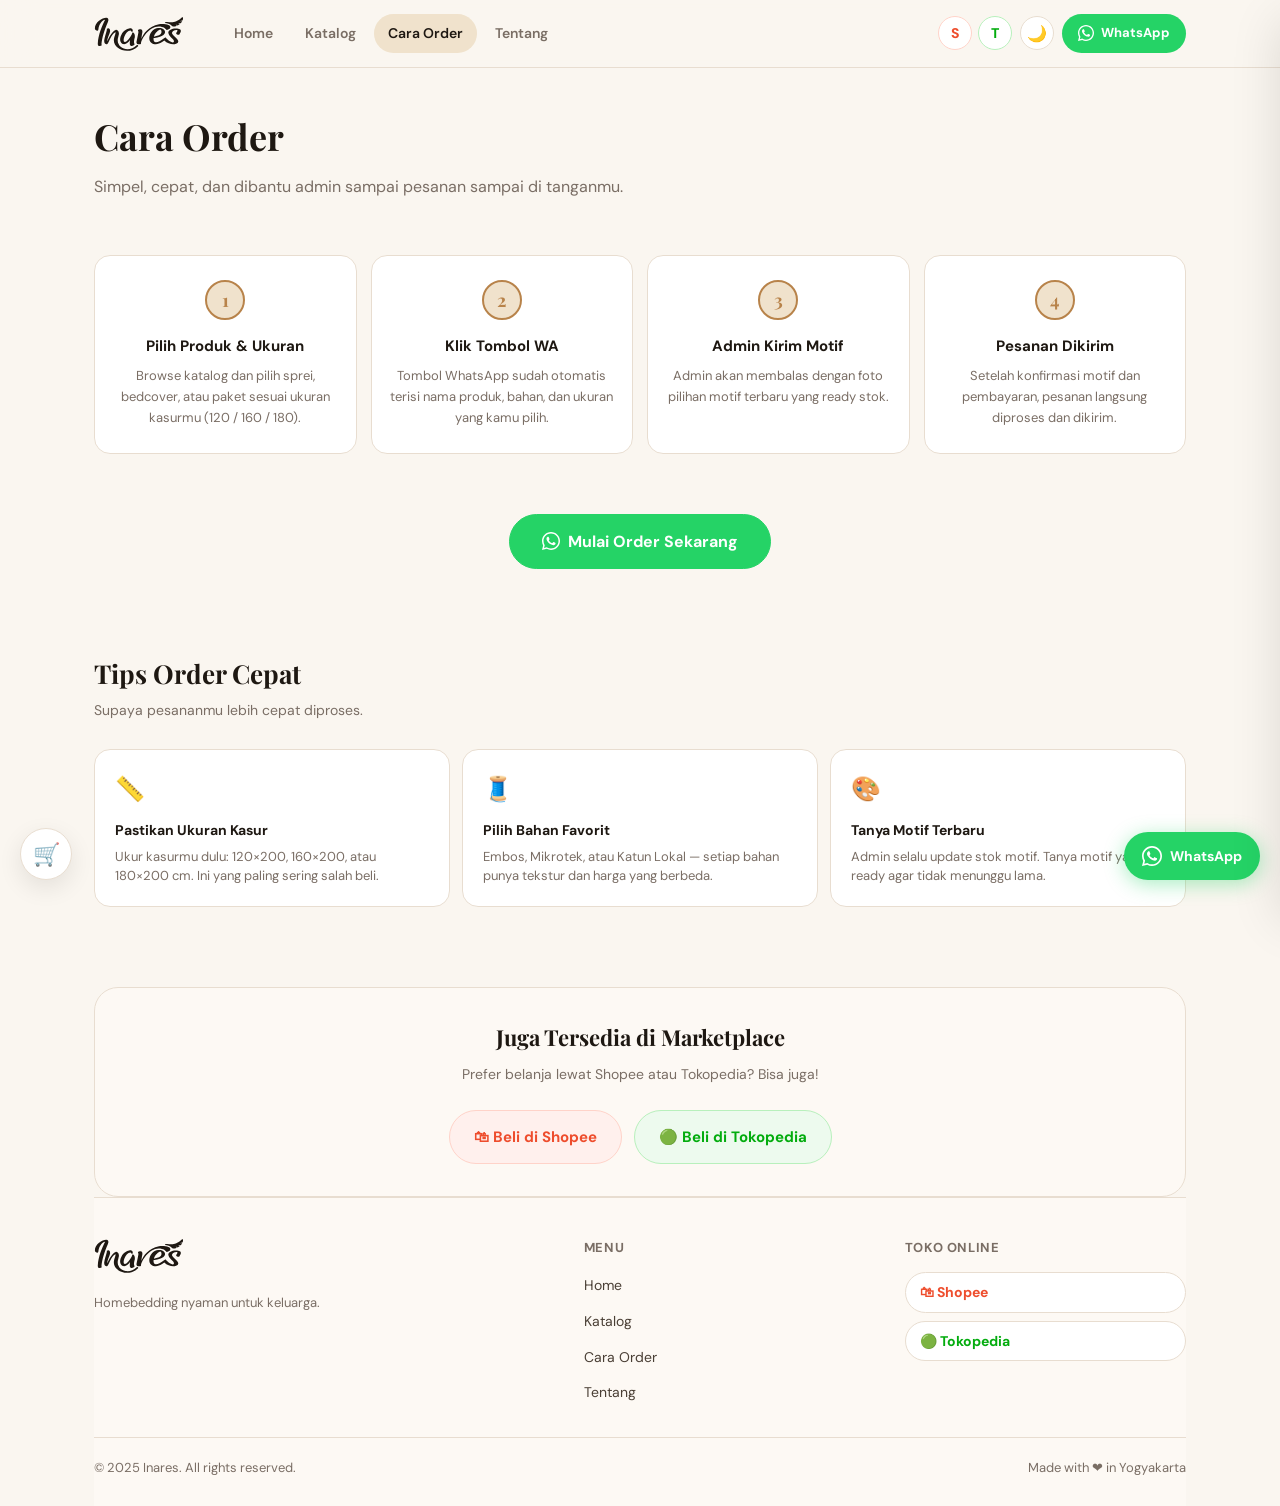
==== commit 6230cc53: "Add files via upload" ====
--- a/cara-order.html
+++ b/cara-order.html
@@ -17,7 +17,7 @@
     <div class="container nav-inner">
       <div class="brand">
         <a href="index.html">
-          <svg class="brand-logo" viewBox="0 0 709 284" xmlns="http://www.w3.org/2000/svg" aria-label="Inares"><path d="M6.599,100.318c0.361,11.859 25.205,23.417 26.964,8.093c7.838,-68.282 57.801,-85.993 52.686,-76.185c-19.681,37.734 -54.624,117.428 -56.837,186.24c-0.794,24.682 23.562,20.823 31.835,13.176c0.136,-0.128 0.169,-0.331 0.081,-0.496c-1.612,-3.017 -3.446,-5.07 -2.126,-17.711c3.915,-37.49 19.574,-99.094 49.967,-166.08c9.338,-20.581 2.209,-32.624 -12.249,-33.552c-27.333,-1.754 -91.949,33.099 -90.321,86.515Z" fill="currentColor"/><path d="M373.105,179.535c15.326,-36.949 55.926,-100.16 139.041,-114.692c32.211,-5.632 104.636,-0.541 87.474,31.533c-1.35,2.523 -29.095,21.234 -30.633,11.102c-0.687,-4.527 -20.293,-24.584 -59.284,-24.584c-75.982,0 -137.022,97.783 -139.565,135.316c-0.014,0.203 0.085,0.4 0.138,0.59c0.004,0.015 0.002,0.031 -0.006,0.045c-2.384,3.835 -15.519,5.687 -23.738,3.328c-9.428,-2.706 -13.769,-10.514 -11.578,-19.739c3.931,-16.546 10.408,-49.709 14.752,-72.91c2.746,-7.693 -4.445,-12.141 -3.962,-15.212c0.338,-2.151 6.562,-6.112 8.505,-6.912c23.888,-9.834 29.161,9.944 26.654,22.205c-4.243,20.747 -5.852,34.64 -7.796,49.93Z" fill="currentColor"/><path d="M283.996,189.98c-10.436,14.176 -27.812,32.884 -46.835,32.884c-21.016,0 -40.699,-22.893 -27.09,-62.522c13.609,-39.629 42.774,-57.437 67.157,-62.253c29.454,-5.817 28.484,20.395 28.441,21.307c-0.001,0.016 -0.005,0.032 -0.012,0.046c-0.19,0.363 -2.75,5.113 -6.804,5.113c-4.215,0 -5.912,-11.352 -11.887,-11.113c-21.173,0.846 -36.441,21.851 -45.975,44.001c-8.854,20.57 -11.535,46.643 2.28,47.448c15.812,0.921 43.574,-37.625 53.799,-58.992c1.994,-4.166 2.87,-8.06 3.96,-11.649c3.266,-10.749 26.501,5.88 20.29,35.311c-2.749,9.105 -11.35,39.995 -0.914,52.48c1.371,1.64 -17.696,19.884 -30.702,12.954c-9.398,-5.008 -8.126,-15.418 -7.413,-29.923c0.253,-5.155 0.856,-10.193 1.705,-15.092Z" fill="currentColor"/><path d="M104.987,220.289c-9.408,6.408 -29.966,-2 -24.21,-33.425c5.787,-31.592 10.546,-40.813 14.669,-57.412c1.272,-5.121 5.58,-14.705 5.504,-27.814c-0.001,-0.093 0.045,-0.181 0.121,-0.235c18.228,-12.751 29.17,6.27 24.537,24.577c-2.438,9.634 -16.724,44.04 -20.02,59.564c-1.377,6.486 -2.365,10.444 -2.776,13.672c5.035,-5.948 34.496,-80.165 67.611,-89.55c11.096,-3.144 30.989,11.856 24.474,38.894c-1.733,7.189 -2.839,13.142 -4.452,18.1c-26.167,80.417 79.763,131.291 145.618,63.111c4.21,-4.359 12.351,0.353 13.058,6.346c0.008,0.068 -0.015,0.137 -0.062,0.187c-75.81,80.621 -211.923,23.767 -190.828,-62.334c2.74,-11.182 16.329,-48.855 9.676,-46.141c-33.843,13.809 -50.975,84.868 -62.846,92.467l-0.074,-0.006Z" fill="currentColor"/><path d="M554.338,193.74c-17.141,12.248 -45.631,30.323 -67.489,29.413c-30.118,-1.254 -59.229,-20.091 -49.216,-64.889c7.644,-34.197 36.146,-61.656 66.892,-64.076c46.852,-3.688 64.049,26.306 51.045,45.806c-17.732,26.589 -68.08,31.177 -85.581,33.985c-2.291,14.849 -0.406,31.028 17.432,33.54c12.423,1.749 41.095,-15.589 59.428,-28.402c8.102,-6.289 17.193,-13.328 18.667,-9.067c3.905,11.295 55.665,50.428 63.234,34.564c9.088,-19.047 -31.372,-31.873 -42.14,-67.559c-6.274,-20.794 24.47,-38.725 56.494,-38.725c67.855,0 33.802,38.061 29.289,48.302c-1.774,4.024 -23.486,1.047 -24.996,-8.701c-0.675,-4.356 21.278,-27.507 4.818,-27.101c-27.801,0.685 -41.138,17.071 -36.694,27.745c11.036,26.503 62.639,48.91 45.435,72.012c-12.903,17.327 -73.348,18.127 -106.617,-16.847Zm-81.974,-30.627c12.564,-2.653 38.746,-8.887 51.568,-19.39c13.047,-10.687 8.366,-36.648 -1.796,-36.299c-12.443,0.428 -40.509,30.026 -46.272,45.059c-1.026,2.676 -2.323,6.387 -3.499,10.63Z" fill="currentColor"/><path d="M652.797,77.474c0.022,0.025 0.032,0.059 0.024,0.091c-0.007,0.033 -0.03,0.06 -0.061,0.072c-2.693,1.118 -5.481,2.119 -8.361,2.982c-18.579,4.189 -27.845,0.936 -33.232,-5.867c-10.603,-13.389 -33.663,-17.654 -50.898,-20.349c-1.224,-0.191 -4.432,-2.055 1.469,-4.348c30.5,-11.848 66.905,24.304 134.567,-41.613c0.056,-0.055 0.142,-0.067 0.211,-0.03c6.542,3.552 7.151,13.084 2.758,24.241c-0.027,0.069 -0.077,0.127 -0.141,0.164c-5.763,3.342 -13.126,6.223 -19.722,6.728c-7.292,0.557 3.501,2.685 15.849,1.117c0.028,-0.004 0.057,0.009 0.073,0.033c0.016,0.024 0.017,0.055 0.003,0.08c-3.005,5.237 -6.971,10.593 -11.815,15.679c-0.046,0.048 -0.108,0.078 -0.175,0.082c-5.377,0.382 -11.56,0.002 -17.437,-1.697c-5.665,-1.638 1.147,4.322 10.82,7.911c0.023,0.009 0.04,0.029 0.044,0.053c0.004,0.024 -0.004,0.049 -0.023,0.065c-5.149,4.403 -11.013,8.429 -17.526,11.773c-0.053,0.027 -0.116,0.03 -0.172,0.008c-4.393,-1.774 -10.32,-4.721 -13.17,-6.729c-3.673,-2.589 1.115,3.188 6.915,9.554Z" fill="currentColor"/></svg>
+          <svg class="brand-logo" viewBox="0 0 709 284" width="160" height="64" xmlns="http://www.w3.org/2000/svg" aria-label="Inares"><path d="M6.599,100.318c0.361,11.859 25.205,23.417 26.964,8.093c7.838,-68.282 57.801,-85.993 52.686,-76.185c-19.681,37.734 -54.624,117.428 -56.837,186.24c-0.794,24.682 23.562,20.823 31.835,13.176c0.136,-0.128 0.169,-0.331 0.081,-0.496c-1.612,-3.017 -3.446,-5.07 -2.126,-17.711c3.915,-37.49 19.574,-99.094 49.967,-166.08c9.338,-20.581 2.209,-32.624 -12.249,-33.552c-27.333,-1.754 -91.949,33.099 -90.321,86.515Z" fill="currentColor"/><path d="M373.105,179.535c15.326,-36.949 55.926,-100.16 139.041,-114.692c32.211,-5.632 104.636,-0.541 87.474,31.533c-1.35,2.523 -29.095,21.234 -30.633,11.102c-0.687,-4.527 -20.293,-24.584 -59.284,-24.584c-75.982,0 -137.022,97.783 -139.565,135.316c-0.014,0.203 0.085,0.4 0.138,0.59c0.004,0.015 0.002,0.031 -0.006,0.045c-2.384,3.835 -15.519,5.687 -23.738,3.328c-9.428,-2.706 -13.769,-10.514 -11.578,-19.739c3.931,-16.546 10.408,-49.709 14.752,-72.91c2.746,-7.693 -4.445,-12.141 -3.962,-15.212c0.338,-2.151 6.562,-6.112 8.505,-6.912c23.888,-9.834 29.161,9.944 26.654,22.205c-4.243,20.747 -5.852,34.64 -7.796,49.93Z" fill="currentColor"/><path d="M283.996,189.98c-10.436,14.176 -27.812,32.884 -46.835,32.884c-21.016,0 -40.699,-22.893 -27.09,-62.522c13.609,-39.629 42.774,-57.437 67.157,-62.253c29.454,-5.817 28.484,20.395 28.441,21.307c-0.001,0.016 -0.005,0.032 -0.012,0.046c-0.19,0.363 -2.75,5.113 -6.804,5.113c-4.215,0 -5.912,-11.352 -11.887,-11.113c-21.173,0.846 -36.441,21.851 -45.975,44.001c-8.854,20.57 -11.535,46.643 2.28,47.448c15.812,0.921 43.574,-37.625 53.799,-58.992c1.994,-4.166 2.87,-8.06 3.96,-11.649c3.266,-10.749 26.501,5.88 20.29,35.311c-2.749,9.105 -11.35,39.995 -0.914,52.48c1.371,1.64 -17.696,19.884 -30.702,12.954c-9.398,-5.008 -8.126,-15.418 -7.413,-29.923c0.253,-5.155 0.856,-10.193 1.705,-15.092Z" fill="currentColor"/><path d="M104.987,220.289c-9.408,6.408 -29.966,-2 -24.21,-33.425c5.787,-31.592 10.546,-40.813 14.669,-57.412c1.272,-5.121 5.58,-14.705 5.504,-27.814c-0.001,-0.093 0.045,-0.181 0.121,-0.235c18.228,-12.751 29.17,6.27 24.537,24.577c-2.438,9.634 -16.724,44.04 -20.02,59.564c-1.377,6.486 -2.365,10.444 -2.776,13.672c5.035,-5.948 34.496,-80.165 67.611,-89.55c11.096,-3.144 30.989,11.856 24.474,38.894c-1.733,7.189 -2.839,13.142 -4.452,18.1c-26.167,80.417 79.763,131.291 145.618,63.111c4.21,-4.359 12.351,0.353 13.058,6.346c0.008,0.068 -0.015,0.137 -0.062,0.187c-75.81,80.621 -211.923,23.767 -190.828,-62.334c2.74,-11.182 16.329,-48.855 9.676,-46.141c-33.843,13.809 -50.975,84.868 -62.846,92.467l-0.074,-0.006Z" fill="currentColor"/><path d="M554.338,193.74c-17.141,12.248 -45.631,30.323 -67.489,29.413c-30.118,-1.254 -59.229,-20.091 -49.216,-64.889c7.644,-34.197 36.146,-61.656 66.892,-64.076c46.852,-3.688 64.049,26.306 51.045,45.806c-17.732,26.589 -68.08,31.177 -85.581,33.985c-2.291,14.849 -0.406,31.028 17.432,33.54c12.423,1.749 41.095,-15.589 59.428,-28.402c8.102,-6.289 17.193,-13.328 18.667,-9.067c3.905,11.295 55.665,50.428 63.234,34.564c9.088,-19.047 -31.372,-31.873 -42.14,-67.559c-6.274,-20.794 24.47,-38.725 56.494,-38.725c67.855,0 33.802,38.061 29.289,48.302c-1.774,4.024 -23.486,1.047 -24.996,-8.701c-0.675,-4.356 21.278,-27.507 4.818,-27.101c-27.801,0.685 -41.138,17.071 -36.694,27.745c11.036,26.503 62.639,48.91 45.435,72.012c-12.903,17.327 -73.348,18.127 -106.617,-16.847Zm-81.974,-30.627c12.564,-2.653 38.746,-8.887 51.568,-19.39c13.047,-10.687 8.366,-36.648 -1.796,-36.299c-12.443,0.428 -40.509,30.026 -46.272,45.059c-1.026,2.676 -2.323,6.387 -3.499,10.63Z" fill="currentColor"/><path d="M652.797,77.474c0.022,0.025 0.032,0.059 0.024,0.091c-0.007,0.033 -0.03,0.06 -0.061,0.072c-2.693,1.118 -5.481,2.119 -8.361,2.982c-18.579,4.189 -27.845,0.936 -33.232,-5.867c-10.603,-13.389 -33.663,-17.654 -50.898,-20.349c-1.224,-0.191 -4.432,-2.055 1.469,-4.348c30.5,-11.848 66.905,24.304 134.567,-41.613c0.056,-0.055 0.142,-0.067 0.211,-0.03c6.542,3.552 7.151,13.084 2.758,24.241c-0.027,0.069 -0.077,0.127 -0.141,0.164c-5.763,3.342 -13.126,6.223 -19.722,6.728c-7.292,0.557 3.501,2.685 15.849,1.117c0.028,-0.004 0.057,0.009 0.073,0.033c0.016,0.024 0.017,0.055 0.003,0.08c-3.005,5.237 -6.971,10.593 -11.815,15.679c-0.046,0.048 -0.108,0.078 -0.175,0.082c-5.377,0.382 -11.56,0.002 -17.437,-1.697c-5.665,-1.638 1.147,4.322 10.82,7.911c0.023,0.009 0.04,0.029 0.044,0.053c0.004,0.024 -0.004,0.049 -0.023,0.065c-5.149,4.403 -11.013,8.429 -17.526,11.773c-0.053,0.027 -0.116,0.03 -0.172,0.008c-4.393,-1.774 -10.32,-4.721 -13.17,-6.729c-3.673,-2.589 1.115,3.188 6.915,9.554Z" fill="currentColor"/></svg>
         </a>
       </div>
       <div class="nav-menu">
@@ -138,7 +138,7 @@
       <div class="footer-grid">
         <div class="footer-brand">
           <div class="footer-logo">
-            <svg class="footer-logo-svg" viewBox="0 0 709 284" xmlns="http://www.w3.org/2000/svg" aria-label="Inares"><path d="M6.599,100.318c0.361,11.859 25.205,23.417 26.964,8.093c7.838,-68.282 57.801,-85.993 52.686,-76.185c-19.681,37.734 -54.624,117.428 -56.837,186.24c-0.794,24.682 23.562,20.823 31.835,13.176c0.136,-0.128 0.169,-0.331 0.081,-0.496c-1.612,-3.017 -3.446,-5.07 -2.126,-17.711c3.915,-37.49 19.574,-99.094 49.967,-166.08c9.338,-20.581 2.209,-32.624 -12.249,-33.552c-27.333,-1.754 -91.949,33.099 -90.321,86.515Z" fill="currentColor"/><path d="M373.105,179.535c15.326,-36.949 55.926,-100.16 139.041,-114.692c32.211,-5.632 104.636,-0.541 87.474,31.533c-1.35,2.523 -29.095,21.234 -30.633,11.102c-0.687,-4.527 -20.293,-24.584 -59.284,-24.584c-75.982,0 -137.022,97.783 -139.565,135.316c-0.014,0.203 0.085,0.4 0.138,0.59c0.004,0.015 0.002,0.031 -0.006,0.045c-2.384,3.835 -15.519,5.687 -23.738,3.328c-9.428,-2.706 -13.769,-10.514 -11.578,-19.739c3.931,-16.546 10.408,-49.709 14.752,-72.91c2.746,-7.693 -4.445,-12.141 -3.962,-15.212c0.338,-2.151 6.562,-6.112 8.505,-6.912c23.888,-9.834 29.161,9.944 26.654,22.205c-4.243,20.747 -5.852,34.64 -7.796,49.93Z" fill="currentColor"/><path d="M283.996,189.98c-10.436,14.176 -27.812,32.884 -46.835,32.884c-21.016,0 -40.699,-22.893 -27.09,-62.522c13.609,-39.629 42.774,-57.437 67.157,-62.253c29.454,-5.817 28.484,20.395 28.441,21.307c-0.001,0.016 -0.005,0.032 -0.012,0.046c-0.19,0.363 -2.75,5.113 -6.804,5.113c-4.215,0 -5.912,-11.352 -11.887,-11.113c-21.173,0.846 -36.441,21.851 -45.975,44.001c-8.854,20.57 -11.535,46.643 2.28,47.448c15.812,0.921 43.574,-37.625 53.799,-58.992c1.994,-4.166 2.87,-8.06 3.96,-11.649c3.266,-10.749 26.501,5.88 20.29,35.311c-2.749,9.105 -11.35,39.995 -0.914,52.48c1.371,1.64 -17.696,19.884 -30.702,12.954c-9.398,-5.008 -8.126,-15.418 -7.413,-29.923c0.253,-5.155 0.856,-10.193 1.705,-15.092Z" fill="currentColor"/><path d="M104.987,220.289c-9.408,6.408 -29.966,-2 -24.21,-33.425c5.787,-31.592 10.546,-40.813 14.669,-57.412c1.272,-5.121 5.58,-14.705 5.504,-27.814c-0.001,-0.093 0.045,-0.181 0.121,-0.235c18.228,-12.751 29.17,6.27 24.537,24.577c-2.438,9.634 -16.724,44.04 -20.02,59.564c-1.377,6.486 -2.365,10.444 -2.776,13.672c5.035,-5.948 34.496,-80.165 67.611,-89.55c11.096,-3.144 30.989,11.856 24.474,38.894c-1.733,7.189 -2.839,13.142 -4.452,18.1c-26.167,80.417 79.763,131.291 145.618,63.111c4.21,-4.359 12.351,0.353 13.058,6.346c0.008,0.068 -0.015,0.137 -0.062,0.187c-75.81,80.621 -211.923,23.767 -190.828,-62.334c2.74,-11.182 16.329,-48.855 9.676,-46.141c-33.843,13.809 -50.975,84.868 -62.846,92.467l-0.074,-0.006Z" fill="currentColor"/><path d="M554.338,193.74c-17.141,12.248 -45.631,30.323 -67.489,29.413c-30.118,-1.254 -59.229,-20.091 -49.216,-64.889c7.644,-34.197 36.146,-61.656 66.892,-64.076c46.852,-3.688 64.049,26.306 51.045,45.806c-17.732,26.589 -68.08,31.177 -85.581,33.985c-2.291,14.849 -0.406,31.028 17.432,33.54c12.423,1.749 41.095,-15.589 59.428,-28.402c8.102,-6.289 17.193,-13.328 18.667,-9.067c3.905,11.295 55.665,50.428 63.234,34.564c9.088,-19.047 -31.372,-31.873 -42.14,-67.559c-6.274,-20.794 24.47,-38.725 56.494,-38.725c67.855,0 33.802,38.061 29.289,48.302c-1.774,4.024 -23.486,1.047 -24.996,-8.701c-0.675,-4.356 21.278,-27.507 4.818,-27.101c-27.801,0.685 -41.138,17.071 -36.694,27.745c11.036,26.503 62.639,48.91 45.435,72.012c-12.903,17.327 -73.348,18.127 -106.617,-16.847Zm-81.974,-30.627c12.564,-2.653 38.746,-8.887 51.568,-19.39c13.047,-10.687 8.366,-36.648 -1.796,-36.299c-12.443,0.428 -40.509,30.026 -46.272,45.059c-1.026,2.676 -2.323,6.387 -3.499,10.63Z" fill="currentColor"/><path d="M652.797,77.474c0.022,0.025 0.032,0.059 0.024,0.091c-0.007,0.033 -0.03,0.06 -0.061,0.072c-2.693,1.118 -5.481,2.119 -8.361,2.982c-18.579,4.189 -27.845,0.936 -33.232,-5.867c-10.603,-13.389 -33.663,-17.654 -50.898,-20.349c-1.224,-0.191 -4.432,-2.055 1.469,-4.348c30.5,-11.848 66.905,24.304 134.567,-41.613c0.056,-0.055 0.142,-0.067 0.211,-0.03c6.542,3.552 7.151,13.084 2.758,24.241c-0.027,0.069 -0.077,0.127 -0.141,0.164c-5.763,3.342 -13.126,6.223 -19.722,6.728c-7.292,0.557 3.501,2.685 15.849,1.117c0.028,-0.004 0.057,0.009 0.073,0.033c0.016,0.024 0.017,0.055 0.003,0.08c-3.005,5.237 -6.971,10.593 -11.815,15.679c-0.046,0.048 -0.108,0.078 -0.175,0.082c-5.377,0.382 -11.56,0.002 -17.437,-1.697c-5.665,-1.638 1.147,4.322 10.82,7.911c0.023,0.009 0.04,0.029 0.044,0.053c0.004,0.024 -0.004,0.049 -0.023,0.065c-5.149,4.403 -11.013,8.429 -17.526,11.773c-0.053,0.027 -0.116,0.03 -0.172,0.008c-4.393,-1.774 -10.32,-4.721 -13.17,-6.729c-3.673,-2.589 1.115,3.188 6.915,9.554Z" fill="currentColor"/></svg>
+            <svg class="footer-logo-svg" viewBox="0 0 709 284" width="90" height="36" xmlns="http://www.w3.org/2000/svg" aria-label="Inares"><path d="M6.599,100.318c0.361,11.859 25.205,23.417 26.964,8.093c7.838,-68.282 57.801,-85.993 52.686,-76.185c-19.681,37.734 -54.624,117.428 -56.837,186.24c-0.794,24.682 23.562,20.823 31.835,13.176c0.136,-0.128 0.169,-0.331 0.081,-0.496c-1.612,-3.017 -3.446,-5.07 -2.126,-17.711c3.915,-37.49 19.574,-99.094 49.967,-166.08c9.338,-20.581 2.209,-32.624 -12.249,-33.552c-27.333,-1.754 -91.949,33.099 -90.321,86.515Z" fill="currentColor"/><path d="M373.105,179.535c15.326,-36.949 55.926,-100.16 139.041,-114.692c32.211,-5.632 104.636,-0.541 87.474,31.533c-1.35,2.523 -29.095,21.234 -30.633,11.102c-0.687,-4.527 -20.293,-24.584 -59.284,-24.584c-75.982,0 -137.022,97.783 -139.565,135.316c-0.014,0.203 0.085,0.4 0.138,0.59c0.004,0.015 0.002,0.031 -0.006,0.045c-2.384,3.835 -15.519,5.687 -23.738,3.328c-9.428,-2.706 -13.769,-10.514 -11.578,-19.739c3.931,-16.546 10.408,-49.709 14.752,-72.91c2.746,-7.693 -4.445,-12.141 -3.962,-15.212c0.338,-2.151 6.562,-6.112 8.505,-6.912c23.888,-9.834 29.161,9.944 26.654,22.205c-4.243,20.747 -5.852,34.64 -7.796,49.93Z" fill="currentColor"/><path d="M283.996,189.98c-10.436,14.176 -27.812,32.884 -46.835,32.884c-21.016,0 -40.699,-22.893 -27.09,-62.522c13.609,-39.629 42.774,-57.437 67.157,-62.253c29.454,-5.817 28.484,20.395 28.441,21.307c-0.001,0.016 -0.005,0.032 -0.012,0.046c-0.19,0.363 -2.75,5.113 -6.804,5.113c-4.215,0 -5.912,-11.352 -11.887,-11.113c-21.173,0.846 -36.441,21.851 -45.975,44.001c-8.854,20.57 -11.535,46.643 2.28,47.448c15.812,0.921 43.574,-37.625 53.799,-58.992c1.994,-4.166 2.87,-8.06 3.96,-11.649c3.266,-10.749 26.501,5.88 20.29,35.311c-2.749,9.105 -11.35,39.995 -0.914,52.48c1.371,1.64 -17.696,19.884 -30.702,12.954c-9.398,-5.008 -8.126,-15.418 -7.413,-29.923c0.253,-5.155 0.856,-10.193 1.705,-15.092Z" fill="currentColor"/><path d="M104.987,220.289c-9.408,6.408 -29.966,-2 -24.21,-33.425c5.787,-31.592 10.546,-40.813 14.669,-57.412c1.272,-5.121 5.58,-14.705 5.504,-27.814c-0.001,-0.093 0.045,-0.181 0.121,-0.235c18.228,-12.751 29.17,6.27 24.537,24.577c-2.438,9.634 -16.724,44.04 -20.02,59.564c-1.377,6.486 -2.365,10.444 -2.776,13.672c5.035,-5.948 34.496,-80.165 67.611,-89.55c11.096,-3.144 30.989,11.856 24.474,38.894c-1.733,7.189 -2.839,13.142 -4.452,18.1c-26.167,80.417 79.763,131.291 145.618,63.111c4.21,-4.359 12.351,0.353 13.058,6.346c0.008,0.068 -0.015,0.137 -0.062,0.187c-75.81,80.621 -211.923,23.767 -190.828,-62.334c2.74,-11.182 16.329,-48.855 9.676,-46.141c-33.843,13.809 -50.975,84.868 -62.846,92.467l-0.074,-0.006Z" fill="currentColor"/><path d="M554.338,193.74c-17.141,12.248 -45.631,30.323 -67.489,29.413c-30.118,-1.254 -59.229,-20.091 -49.216,-64.889c7.644,-34.197 36.146,-61.656 66.892,-64.076c46.852,-3.688 64.049,26.306 51.045,45.806c-17.732,26.589 -68.08,31.177 -85.581,33.985c-2.291,14.849 -0.406,31.028 17.432,33.54c12.423,1.749 41.095,-15.589 59.428,-28.402c8.102,-6.289 17.193,-13.328 18.667,-9.067c3.905,11.295 55.665,50.428 63.234,34.564c9.088,-19.047 -31.372,-31.873 -42.14,-67.559c-6.274,-20.794 24.47,-38.725 56.494,-38.725c67.855,0 33.802,38.061 29.289,48.302c-1.774,4.024 -23.486,1.047 -24.996,-8.701c-0.675,-4.356 21.278,-27.507 4.818,-27.101c-27.801,0.685 -41.138,17.071 -36.694,27.745c11.036,26.503 62.639,48.91 45.435,72.012c-12.903,17.327 -73.348,18.127 -106.617,-16.847Zm-81.974,-30.627c12.564,-2.653 38.746,-8.887 51.568,-19.39c13.047,-10.687 8.366,-36.648 -1.796,-36.299c-12.443,0.428 -40.509,30.026 -46.272,45.059c-1.026,2.676 -2.323,6.387 -3.499,10.63Z" fill="currentColor"/><path d="M652.797,77.474c0.022,0.025 0.032,0.059 0.024,0.091c-0.007,0.033 -0.03,0.06 -0.061,0.072c-2.693,1.118 -5.481,2.119 -8.361,2.982c-18.579,4.189 -27.845,0.936 -33.232,-5.867c-10.603,-13.389 -33.663,-17.654 -50.898,-20.349c-1.224,-0.191 -4.432,-2.055 1.469,-4.348c30.5,-11.848 66.905,24.304 134.567,-41.613c0.056,-0.055 0.142,-0.067 0.211,-0.03c6.542,3.552 7.151,13.084 2.758,24.241c-0.027,0.069 -0.077,0.127 -0.141,0.164c-5.763,3.342 -13.126,6.223 -19.722,6.728c-7.292,0.557 3.501,2.685 15.849,1.117c0.028,-0.004 0.057,0.009 0.073,0.033c0.016,0.024 0.017,0.055 0.003,0.08c-3.005,5.237 -6.971,10.593 -11.815,15.679c-0.046,0.048 -0.108,0.078 -0.175,0.082c-5.377,0.382 -11.56,0.002 -17.437,-1.697c-5.665,-1.638 1.147,4.322 10.82,7.911c0.023,0.009 0.04,0.029 0.044,0.053c0.004,0.024 -0.004,0.049 -0.023,0.065c-5.149,4.403 -11.013,8.429 -17.526,11.773c-0.053,0.027 -0.116,0.03 -0.172,0.008c-4.393,-1.774 -10.32,-4.721 -13.17,-6.729c-3.673,-2.589 1.115,3.188 6.915,9.554Z" fill="currentColor"/></svg>
           </div>
           <p class="footer-tagline">Homebedding nyaman untuk keluarga.</p>
         </div>
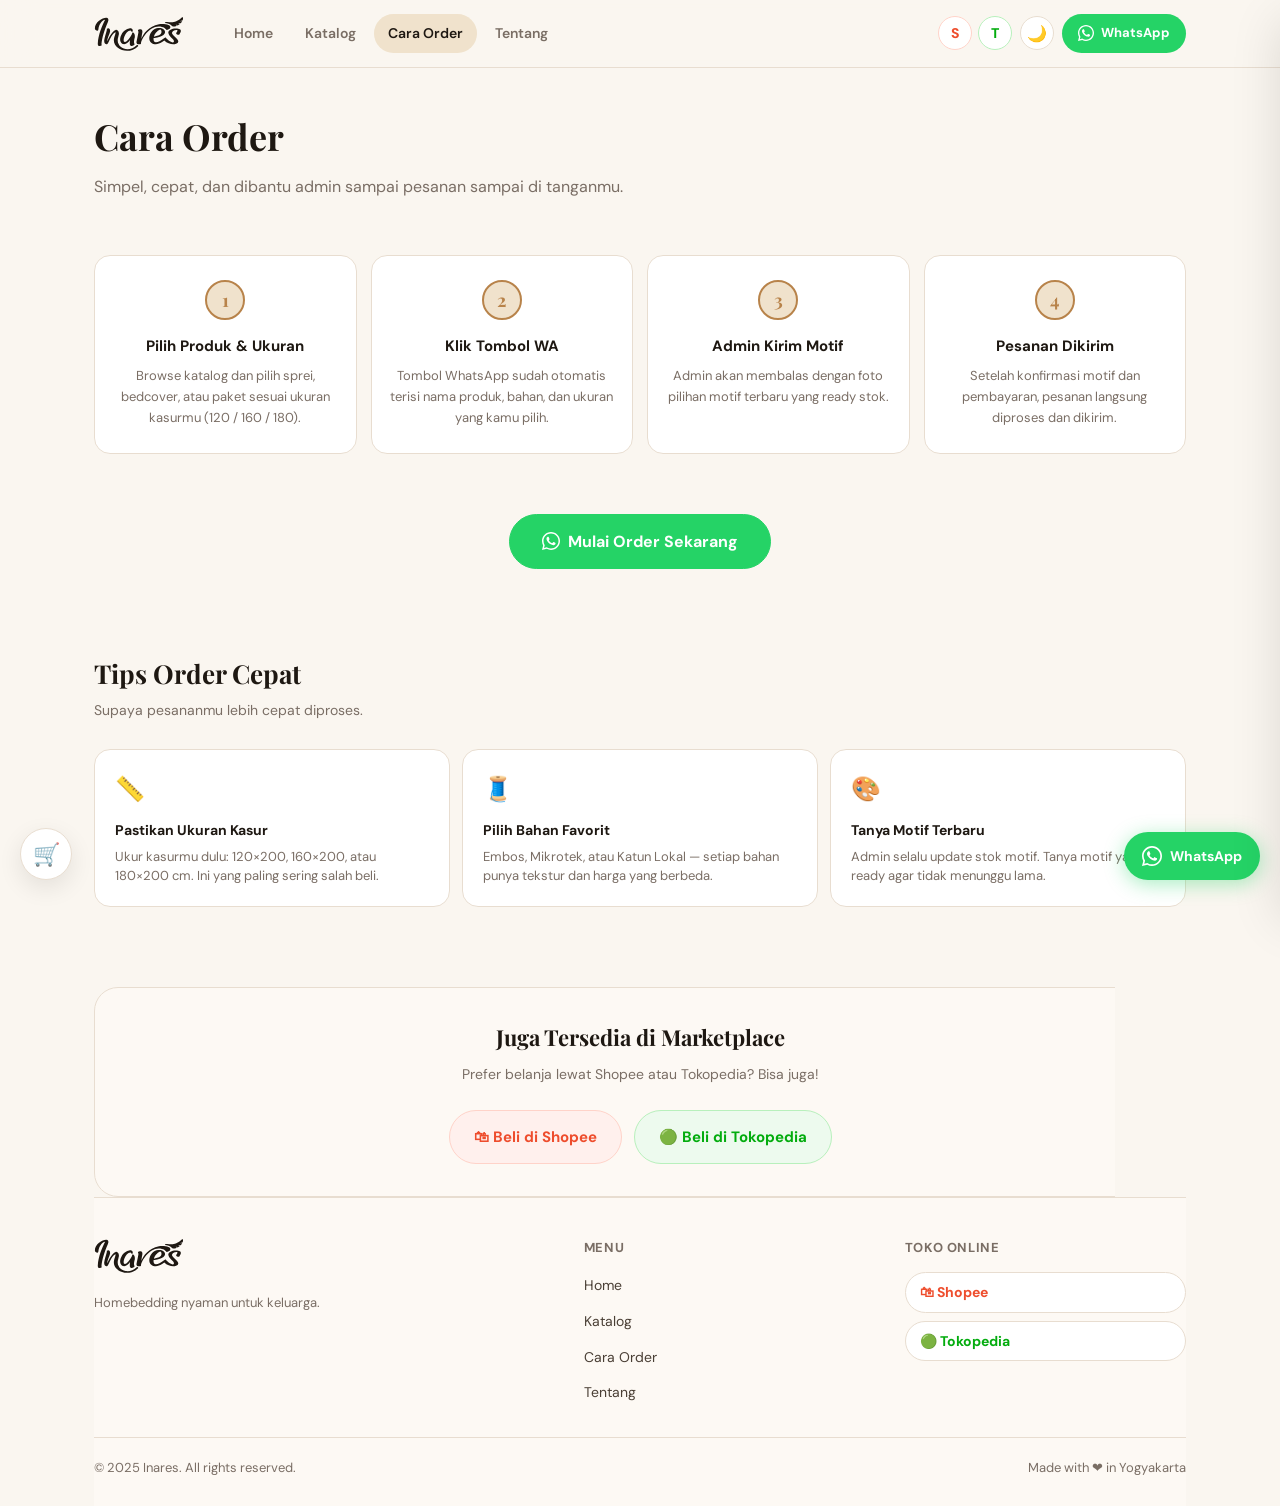
==== commit 837aff90: "Add files via upload" ====
--- a/cara-order.html
+++ b/cara-order.html
@@ -184,5 +184,6 @@
   </a>
 
   <script src="assets/app.js"></script>
+  <script data-goatcounter="https://inares.goatcounter.com/count" async src="//gc.zgo.at/count.js"></script>
 </body>
 </html>
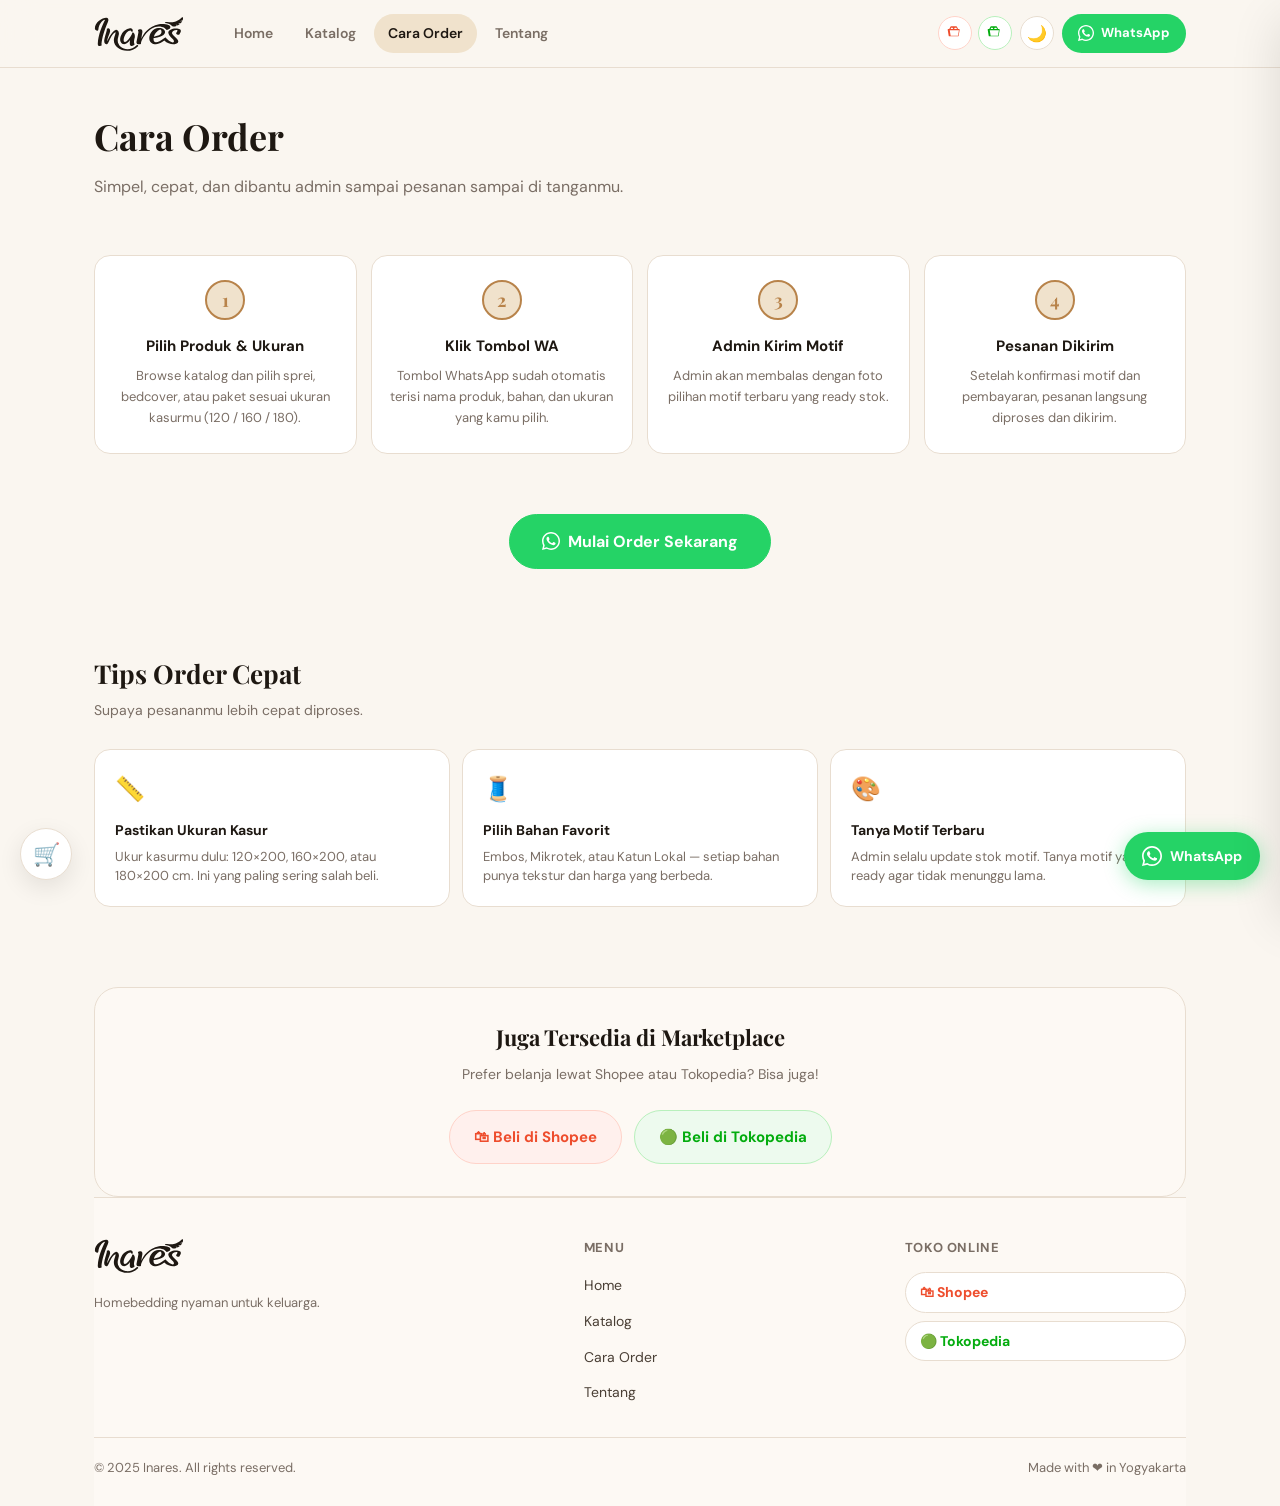
==== commit 4744bc06: "Add files via upload" ====
--- a/cara-order.html
+++ b/cara-order.html
@@ -28,8 +28,12 @@
       </div>
       <div class="nav-right">
         <div class="nav-market">
-          <a class="shopee" href="https://shopee.co.id/inaresofficial" target="_blank" rel="noopener" title="Shopee">S</a>
-          <a class="tokped" href="https://www.tokopedia.com/inaresofficial" target="_blank" rel="noopener" title="Tokopedia">T</a>
+          <a class="shopee" href="https://shopee.co.id/inaresofficial" target="_blank" rel="noopener" title="Shopee">
+            <svg viewBox="0 0 24 24" width="16" height="16" fill="#ee4d2d"><path d="M6 2a1 1 0 0 0-.894.553L3.382 6H2a1 1 0 0 0-.98 1.196l1.5 9A1 1 0 0 0 3.5 17h13a1 1 0 0 0 .98-.804l1.5-9A1 1 0 0 0 18 6h-1.382l-1.724-3.447A1 1 0 0 0 14 2H6zm0 2h2.382l1 2H5.618L6 4zm4.618 2 1-2H14l1 2h-4.382zM4.118 8h13.764l-1.333 8H5.451L4.118 8z"/></svg>
+          </a>
+          <a class="tokped" href="https://www.tokopedia.com/inaresofficial" target="_blank" rel="noopener" title="Tokopedia">
+            <svg viewBox="0 0 24 24" width="16" height="16" fill="#03ac0e"><path d="M6 2a1 1 0 0 0-.894.553L3.382 6H2a1 1 0 0 0-.98 1.196l1.5 9A1 1 0 0 0 3.5 17h13a1 1 0 0 0 .98-.804l1.5-9A1 1 0 0 0 18 6h-1.382l-1.724-3.447A1 1 0 0 0 14 2H6zm0 2h2.382l1 2H5.618L6 4zm4.618 2 1-2H14l1 2h-4.382zM4.118 8h13.764l-1.333 8H5.451L4.118 8z"/></svg>
+          </a>
         </div>
         <button class="theme-toggle" title="Ganti tema">
           <span class="icon-moon">🌙</span><span class="icon-sun">☀️</span>
--- a/assets/style.css
+++ b/assets/style.css
@@ -1344,6 +1344,76 @@
 }
 .page-header p { font-size: 16px; color: var(--muted); }
 
+/* ── Lightbox ── */
+.lightbox-overlay {
+  display: none;
+  position: fixed;
+  inset: 0;
+  z-index: 500;
+  background: rgba(0,0,0,.88);
+  backdrop-filter: blur(8px);
+  -webkit-backdrop-filter: blur(8px);
+  align-items: center;
+  justify-content: center;
+  cursor: zoom-out;
+  opacity: 0;
+  transition: opacity .25s ease;
+}
+.lightbox-overlay.open {
+  display: flex;
+  opacity: 1;
+}
+.lightbox-img-wrap {
+  position: relative;
+  max-width: 90vw;
+  max-height: 90vh;
+  cursor: default;
+}
+.lightbox-img-wrap img {
+  max-width: 90vw;
+  max-height: 90vh;
+  width: auto;
+  height: auto;
+  border-radius: var(--radius);
+  box-shadow: 0 32px 80px rgba(0,0,0,.6);
+  animation: lightboxIn .25s cubic-bezier(.4,0,.2,1) both;
+}
+@keyframes lightboxIn {
+  from { transform: scale(.92); opacity: 0; }
+  to   { transform: scale(1);   opacity: 1; }
+}
+.lightbox-close {
+  position: absolute;
+  top: -16px;
+  right: -16px;
+  width: 36px;
+  height: 36px;
+  border-radius: 50%;
+  background: var(--surface);
+  border: 1px solid var(--border);
+  color: var(--text);
+  font-size: 18px;
+  display: flex;
+  align-items: center;
+  justify-content: center;
+  cursor: pointer;
+  transition: all var(--transition);
+  box-shadow: var(--shadow-md);
+  line-height: 1;
+}
+.lightbox-close:hover { background: var(--bg2); transform: scale(1.1); }
+
+/* Detail image — cursor zoom-in hint */
+.detail-img-wrap {
+  cursor: zoom-in;
+}
+.detail-img-wrap img {
+  transition: transform .3s ease;
+}
+.detail-img-wrap:hover img {
+  transform: scale(1.02);
+}
+
 /* ── Animations ── */
 @keyframes fadeUp {
   from { opacity: 0; transform: translateY(20px); }
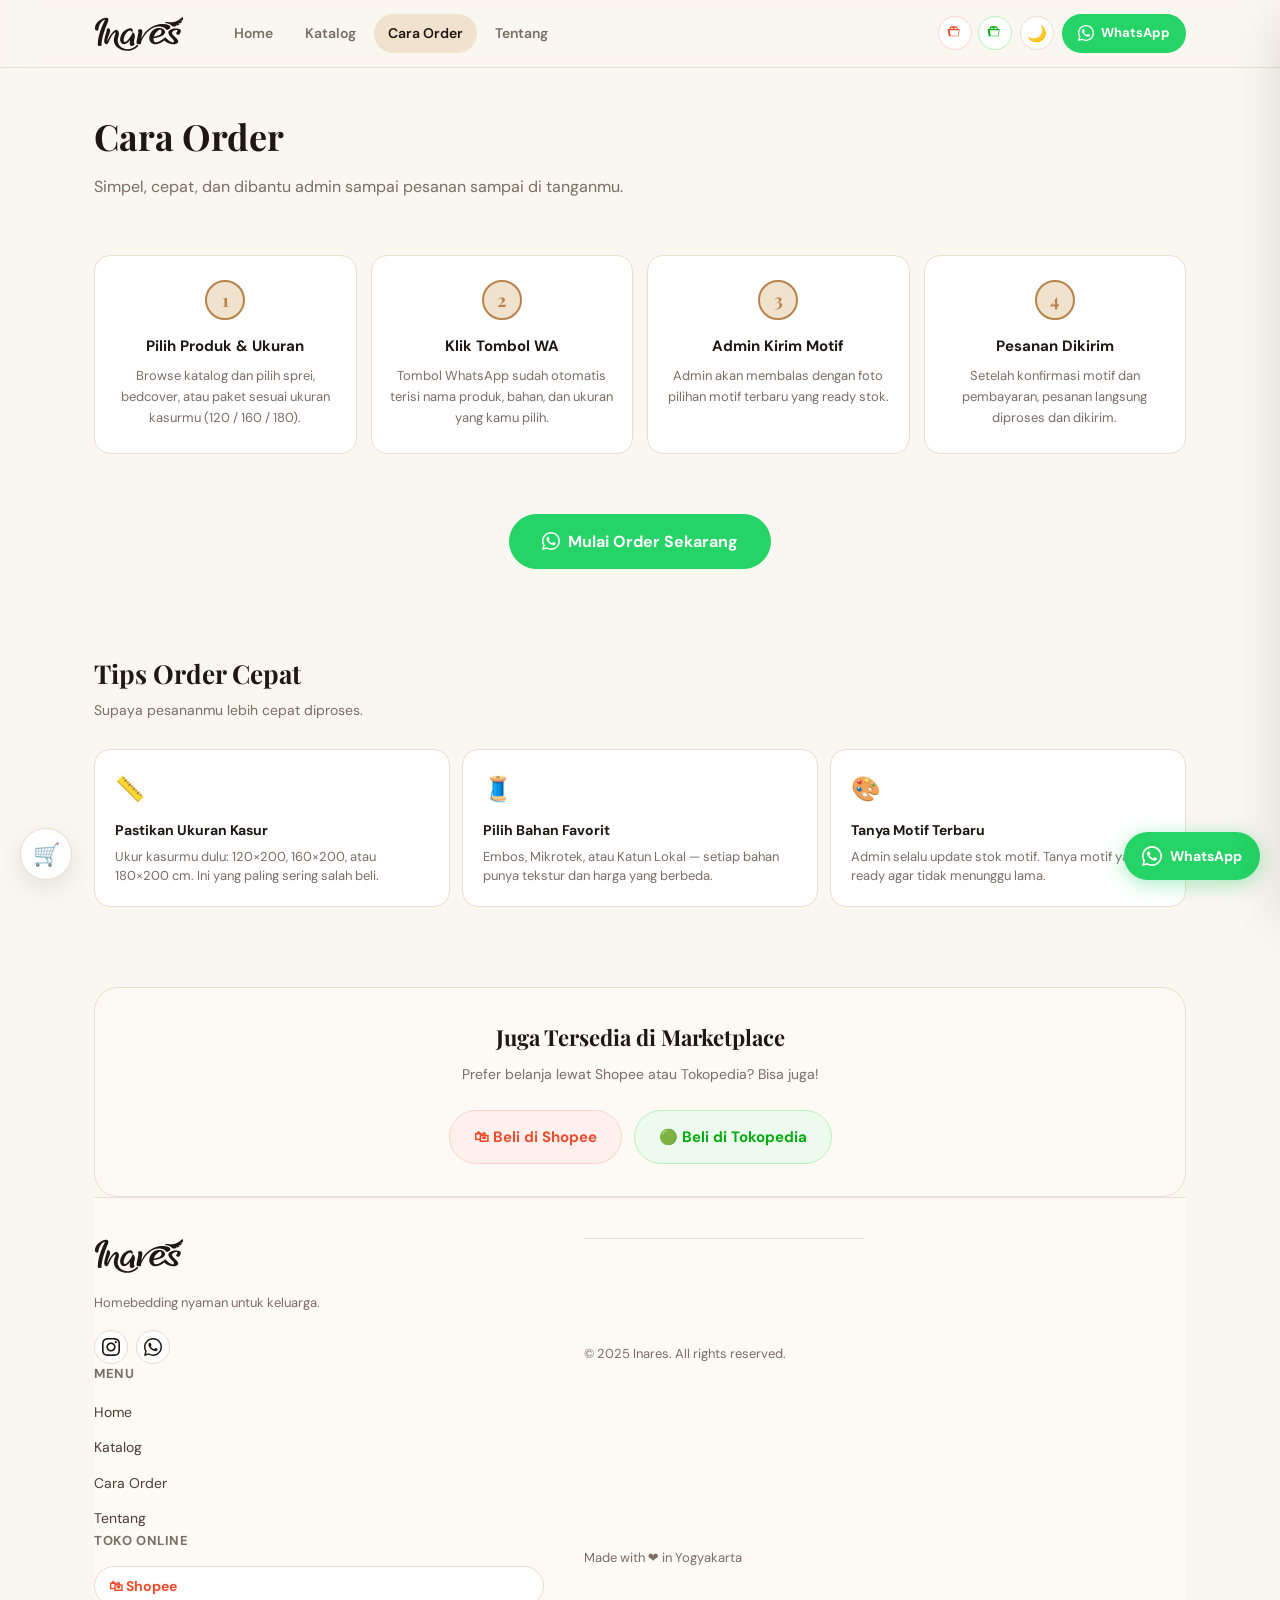
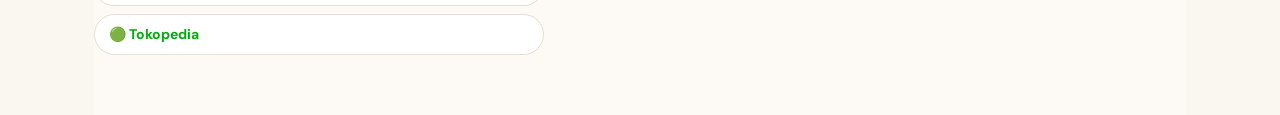
==== commit 8d232eb1: "Add files via upload" ====
--- a/cara-order.html
+++ b/cara-order.html
@@ -27,7 +27,7 @@
         <a href="tentang.html">Tentang</a>
       </div>
       <div class="nav-right">
-        <div class="nav-market">
+                <div class="nav-market">
           <a class="shopee" href="https://shopee.co.id/inaresofficial" target="_blank" rel="noopener" title="Shopee">
             <svg viewBox="0 0 24 24" width="16" height="16" fill="#ee4d2d"><path d="M6 2a1 1 0 0 0-.894.553L3.382 6H2a1 1 0 0 0-.98 1.196l1.5 9A1 1 0 0 0 3.5 17h13a1 1 0 0 0 .98-.804l1.5-9A1 1 0 0 0 18 6h-1.382l-1.724-3.447A1 1 0 0 0 14 2H6zm0 2h2.382l1 2H5.618L6 4zm4.618 2 1-2H14l1 2h-4.382zM4.118 8h13.764l-1.333 8H5.451L4.118 8z"/></svg>
           </a>
@@ -145,7 +145,14 @@
             <svg class="footer-logo-svg" viewBox="0 0 709 284" width="90" height="36" xmlns="http://www.w3.org/2000/svg" aria-label="Inares"><path d="M6.599,100.318c0.361,11.859 25.205,23.417 26.964,8.093c7.838,-68.282 57.801,-85.993 52.686,-76.185c-19.681,37.734 -54.624,117.428 -56.837,186.24c-0.794,24.682 23.562,20.823 31.835,13.176c0.136,-0.128 0.169,-0.331 0.081,-0.496c-1.612,-3.017 -3.446,-5.07 -2.126,-17.711c3.915,-37.49 19.574,-99.094 49.967,-166.08c9.338,-20.581 2.209,-32.624 -12.249,-33.552c-27.333,-1.754 -91.949,33.099 -90.321,86.515Z" fill="currentColor"/><path d="M373.105,179.535c15.326,-36.949 55.926,-100.16 139.041,-114.692c32.211,-5.632 104.636,-0.541 87.474,31.533c-1.35,2.523 -29.095,21.234 -30.633,11.102c-0.687,-4.527 -20.293,-24.584 -59.284,-24.584c-75.982,0 -137.022,97.783 -139.565,135.316c-0.014,0.203 0.085,0.4 0.138,0.59c0.004,0.015 0.002,0.031 -0.006,0.045c-2.384,3.835 -15.519,5.687 -23.738,3.328c-9.428,-2.706 -13.769,-10.514 -11.578,-19.739c3.931,-16.546 10.408,-49.709 14.752,-72.91c2.746,-7.693 -4.445,-12.141 -3.962,-15.212c0.338,-2.151 6.562,-6.112 8.505,-6.912c23.888,-9.834 29.161,9.944 26.654,22.205c-4.243,20.747 -5.852,34.64 -7.796,49.93Z" fill="currentColor"/><path d="M283.996,189.98c-10.436,14.176 -27.812,32.884 -46.835,32.884c-21.016,0 -40.699,-22.893 -27.09,-62.522c13.609,-39.629 42.774,-57.437 67.157,-62.253c29.454,-5.817 28.484,20.395 28.441,21.307c-0.001,0.016 -0.005,0.032 -0.012,0.046c-0.19,0.363 -2.75,5.113 -6.804,5.113c-4.215,0 -5.912,-11.352 -11.887,-11.113c-21.173,0.846 -36.441,21.851 -45.975,44.001c-8.854,20.57 -11.535,46.643 2.28,47.448c15.812,0.921 43.574,-37.625 53.799,-58.992c1.994,-4.166 2.87,-8.06 3.96,-11.649c3.266,-10.749 26.501,5.88 20.29,35.311c-2.749,9.105 -11.35,39.995 -0.914,52.48c1.371,1.64 -17.696,19.884 -30.702,12.954c-9.398,-5.008 -8.126,-15.418 -7.413,-29.923c0.253,-5.155 0.856,-10.193 1.705,-15.092Z" fill="currentColor"/><path d="M104.987,220.289c-9.408,6.408 -29.966,-2 -24.21,-33.425c5.787,-31.592 10.546,-40.813 14.669,-57.412c1.272,-5.121 5.58,-14.705 5.504,-27.814c-0.001,-0.093 0.045,-0.181 0.121,-0.235c18.228,-12.751 29.17,6.27 24.537,24.577c-2.438,9.634 -16.724,44.04 -20.02,59.564c-1.377,6.486 -2.365,10.444 -2.776,13.672c5.035,-5.948 34.496,-80.165 67.611,-89.55c11.096,-3.144 30.989,11.856 24.474,38.894c-1.733,7.189 -2.839,13.142 -4.452,18.1c-26.167,80.417 79.763,131.291 145.618,63.111c4.21,-4.359 12.351,0.353 13.058,6.346c0.008,0.068 -0.015,0.137 -0.062,0.187c-75.81,80.621 -211.923,23.767 -190.828,-62.334c2.74,-11.182 16.329,-48.855 9.676,-46.141c-33.843,13.809 -50.975,84.868 -62.846,92.467l-0.074,-0.006Z" fill="currentColor"/><path d="M554.338,193.74c-17.141,12.248 -45.631,30.323 -67.489,29.413c-30.118,-1.254 -59.229,-20.091 -49.216,-64.889c7.644,-34.197 36.146,-61.656 66.892,-64.076c46.852,-3.688 64.049,26.306 51.045,45.806c-17.732,26.589 -68.08,31.177 -85.581,33.985c-2.291,14.849 -0.406,31.028 17.432,33.54c12.423,1.749 41.095,-15.589 59.428,-28.402c8.102,-6.289 17.193,-13.328 18.667,-9.067c3.905,11.295 55.665,50.428 63.234,34.564c9.088,-19.047 -31.372,-31.873 -42.14,-67.559c-6.274,-20.794 24.47,-38.725 56.494,-38.725c67.855,0 33.802,38.061 29.289,48.302c-1.774,4.024 -23.486,1.047 -24.996,-8.701c-0.675,-4.356 21.278,-27.507 4.818,-27.101c-27.801,0.685 -41.138,17.071 -36.694,27.745c11.036,26.503 62.639,48.91 45.435,72.012c-12.903,17.327 -73.348,18.127 -106.617,-16.847Zm-81.974,-30.627c12.564,-2.653 38.746,-8.887 51.568,-19.39c13.047,-10.687 8.366,-36.648 -1.796,-36.299c-12.443,0.428 -40.509,30.026 -46.272,45.059c-1.026,2.676 -2.323,6.387 -3.499,10.63Z" fill="currentColor"/><path d="M652.797,77.474c0.022,0.025 0.032,0.059 0.024,0.091c-0.007,0.033 -0.03,0.06 -0.061,0.072c-2.693,1.118 -5.481,2.119 -8.361,2.982c-18.579,4.189 -27.845,0.936 -33.232,-5.867c-10.603,-13.389 -33.663,-17.654 -50.898,-20.349c-1.224,-0.191 -4.432,-2.055 1.469,-4.348c30.5,-11.848 66.905,24.304 134.567,-41.613c0.056,-0.055 0.142,-0.067 0.211,-0.03c6.542,3.552 7.151,13.084 2.758,24.241c-0.027,0.069 -0.077,0.127 -0.141,0.164c-5.763,3.342 -13.126,6.223 -19.722,6.728c-7.292,0.557 3.501,2.685 15.849,1.117c0.028,-0.004 0.057,0.009 0.073,0.033c0.016,0.024 0.017,0.055 0.003,0.08c-3.005,5.237 -6.971,10.593 -11.815,15.679c-0.046,0.048 -0.108,0.078 -0.175,0.082c-5.377,0.382 -11.56,0.002 -17.437,-1.697c-5.665,-1.638 1.147,4.322 10.82,7.911c0.023,0.009 0.04,0.029 0.044,0.053c0.004,0.024 -0.004,0.049 -0.023,0.065c-5.149,4.403 -11.013,8.429 -17.526,11.773c-0.053,0.027 -0.116,0.03 -0.172,0.008c-4.393,-1.774 -10.32,-4.721 -13.17,-6.729c-3.673,-2.589 1.115,3.188 6.915,9.554Z" fill="currentColor"/></svg>
           </div>
           <p class="footer-tagline">Homebedding nyaman untuk keluarga.</p>
-        </div>
+          <div class="footer-social">
+            <a href="https://www.instagram.com/inaresofficial" target="_blank" rel="noopener" title="Instagram">
+              <svg viewBox="0 0 24 24" fill="currentColor" width="18" height="18"><path d="M12 2.163c3.204 0 3.584.012 4.85.07 3.252.148 4.771 1.691 4.919 4.919.058 1.265.069 1.645.069 4.849 0 3.205-.012 3.584-.069 4.849-.149 3.225-1.664 4.771-4.919 4.919-1.266.058-1.644.07-4.85.07-3.204 0-3.584-.012-4.849-.07-3.26-.149-4.771-1.699-4.919-4.92-.058-1.265-.07-1.644-.07-4.849 0-3.204.013-3.583.07-4.849.149-3.227 1.664-4.771 4.919-4.919 1.266-.057 1.645-.069 4.849-.069zm0-2.163c-3.259 0-3.667.014-4.947.072-4.358.2-6.78 2.618-6.98 6.98-.059 1.281-.073 1.689-.073 4.948 0 3.259.014 3.668.072 4.948.2 4.358 2.618 6.78 6.98 6.98 1.281.058 1.689.072 4.948.072 3.259 0 3.668-.014 4.948-.072 4.354-.2 6.782-2.618 6.979-6.98.059-1.28.073-1.689.073-4.948 0-3.259-.014-3.667-.072-4.947-.196-4.354-2.617-6.78-6.979-6.98-1.281-.059-1.69-.073-4.949-.073zm0 5.838c-3.403 0-6.162 2.759-6.162 6.162s2.759 6.163 6.162 6.163 6.162-2.759 6.162-6.163c0-3.403-2.759-6.162-6.162-6.162zm0 10.162c-2.209 0-4-1.79-4-4 0-2.209 1.791-4 4-4s4 1.791 4 4c0 2.21-1.791 4-4 4zm6.406-11.845c-.796 0-1.441.645-1.441 1.44s.645 1.44 1.441 1.44c.795 0 1.439-.645 1.439-1.44s-.644-1.44-1.439-1.44z"/></svg>
+            </a>
+            <a href="https://wa.me/6285643383884" target="_blank" rel="noopener" title="WhatsApp">
+              <svg viewBox="0 0 24 24" fill="currentColor" width="18" height="18"><path d="M17.472 14.382c-.297-.149-1.758-.867-2.03-.967-.273-.099-.471-.148-.67.15-.197.297-.767.966-.94 1.164-.173.199-.347.223-.644.075-.297-.15-1.255-.463-2.39-1.475-.883-.788-1.48-1.761-1.653-2.059-.173-.297-.018-.458.13-.606.134-.133.298-.347.446-.52.149-.174.198-.298.298-.497.099-.198.05-.371-.025-.52-.075-.149-.669-1.612-.916-2.207-.242-.579-.487-.5-.669-.51-.173-.008-.371-.01-.57-.01-.198 0-.52.074-.792.372-.272.297-1.04 1.016-1.04 2.479 0 1.462 1.065 2.875 1.213 3.074.149.198 2.096 3.2 5.077 4.487.709.306 1.262.489 1.694.625.712.227 1.36.195 1.871.118.571-.085 1.758-.719 2.006-1.413.248-.694.248-1.289.173-1.413-.074-.124-.272-.198-.57-.347z"/><path d="M12 0C5.373 0 0 5.373 0 12c0 2.127.557 4.124 1.528 5.855L0 24l6.335-1.508C8.054 23.455 9.987 24 12 24c6.627 0 12-5.373 12-12S18.627 0 12 0zm0 22c-1.891 0-3.655-.52-5.163-1.426l-.37-.22-3.762.896.957-3.67-.242-.38C2.524 15.618 2 13.872 2 12 2 6.486 6.486 2 12 2s10 4.486 10 10-4.486 10-10 10z"/></svg>
+            </a>
+          </div>
         <div class="footer-col">
           <h4>Menu</h4>
           <ul>
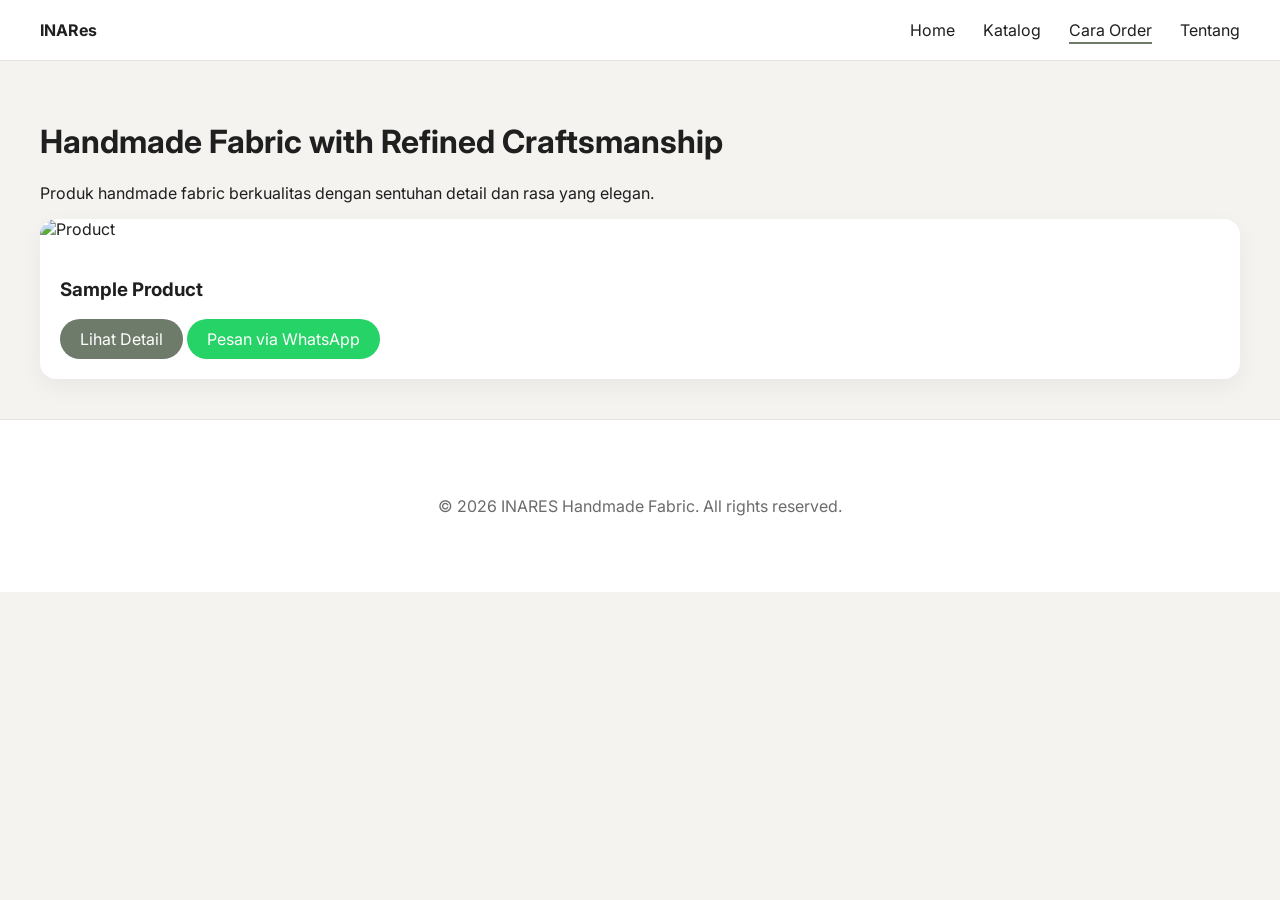
==== commit 70e2d06c: "Add files via upload" ====
--- a/cara-order.html
+++ b/cara-order.html
@@ -1,200 +1,36 @@
-<!doctype html>
-<html lang="id" data-theme="light">
+
+<!DOCTYPE html>
+<html lang="id">
 <head>
-  <meta charset="utf-8" />
-  <meta name="viewport" content="width=device-width,initial-scale=1" />
-  <title>Cara Order — Inares Homebedding</title>
-  <meta name="description" content="Cara order produk Inares. Pilih produk, klik WhatsApp, dan admin bantu sampai selesai." />
-  <link rel="canonical" href="https://inares.pages.dev/cara-order.html" />
-  <link rel="preconnect" href="https://fonts.googleapis.com" />
-  <link rel="preconnect" href="https://fonts.gstatic.com" crossorigin />
-  <link rel="stylesheet" href="assets/style.css" />
-  <script>(function(){var t=localStorage.getItem('inares-theme')||(window.matchMedia('(prefers-color-scheme:dark)').matches?'dark':'light');document.documentElement.setAttribute('data-theme',t);})();</script>
+<meta charset="UTF-8">
+<meta name="viewport" content="width=device-width, initial-scale=1.0">
+<title>INARes Handmade Fabric</title>
+
+<link href="https://fonts.googleapis.com/css2?family=Inter:wght@300;400;500;600&display=swap" rel="stylesheet">
+<link rel="stylesheet" href="assets/css/style.css">
+<script defer src="assets/js/app.js"></script>
 </head>
-<body data-page="cara-order">
+<body>
 
-  <nav class="nav">
-    <div class="container nav-inner">
-      <div class="brand">
-        <a href="index.html">
-          <svg class="brand-logo" viewBox="0 0 709 284" width="160" height="64" xmlns="http://www.w3.org/2000/svg" aria-label="Inares"><path d="M6.599,100.318c0.361,11.859 25.205,23.417 26.964,8.093c7.838,-68.282 57.801,-85.993 52.686,-76.185c-19.681,37.734 -54.624,117.428 -56.837,186.24c-0.794,24.682 23.562,20.823 31.835,13.176c0.136,-0.128 0.169,-0.331 0.081,-0.496c-1.612,-3.017 -3.446,-5.07 -2.126,-17.711c3.915,-37.49 19.574,-99.094 49.967,-166.08c9.338,-20.581 2.209,-32.624 -12.249,-33.552c-27.333,-1.754 -91.949,33.099 -90.321,86.515Z" fill="currentColor"/><path d="M373.105,179.535c15.326,-36.949 55.926,-100.16 139.041,-114.692c32.211,-5.632 104.636,-0.541 87.474,31.533c-1.35,2.523 -29.095,21.234 -30.633,11.102c-0.687,-4.527 -20.293,-24.584 -59.284,-24.584c-75.982,0 -137.022,97.783 -139.565,135.316c-0.014,0.203 0.085,0.4 0.138,0.59c0.004,0.015 0.002,0.031 -0.006,0.045c-2.384,3.835 -15.519,5.687 -23.738,3.328c-9.428,-2.706 -13.769,-10.514 -11.578,-19.739c3.931,-16.546 10.408,-49.709 14.752,-72.91c2.746,-7.693 -4.445,-12.141 -3.962,-15.212c0.338,-2.151 6.562,-6.112 8.505,-6.912c23.888,-9.834 29.161,9.944 26.654,22.205c-4.243,20.747 -5.852,34.64 -7.796,49.93Z" fill="currentColor"/><path d="M283.996,189.98c-10.436,14.176 -27.812,32.884 -46.835,32.884c-21.016,0 -40.699,-22.893 -27.09,-62.522c13.609,-39.629 42.774,-57.437 67.157,-62.253c29.454,-5.817 28.484,20.395 28.441,21.307c-0.001,0.016 -0.005,0.032 -0.012,0.046c-0.19,0.363 -2.75,5.113 -6.804,5.113c-4.215,0 -5.912,-11.352 -11.887,-11.113c-21.173,0.846 -36.441,21.851 -45.975,44.001c-8.854,20.57 -11.535,46.643 2.28,47.448c15.812,0.921 43.574,-37.625 53.799,-58.992c1.994,-4.166 2.87,-8.06 3.96,-11.649c3.266,-10.749 26.501,5.88 20.29,35.311c-2.749,9.105 -11.35,39.995 -0.914,52.48c1.371,1.64 -17.696,19.884 -30.702,12.954c-9.398,-5.008 -8.126,-15.418 -7.413,-29.923c0.253,-5.155 0.856,-10.193 1.705,-15.092Z" fill="currentColor"/><path d="M104.987,220.289c-9.408,6.408 -29.966,-2 -24.21,-33.425c5.787,-31.592 10.546,-40.813 14.669,-57.412c1.272,-5.121 5.58,-14.705 5.504,-27.814c-0.001,-0.093 0.045,-0.181 0.121,-0.235c18.228,-12.751 29.17,6.27 24.537,24.577c-2.438,9.634 -16.724,44.04 -20.02,59.564c-1.377,6.486 -2.365,10.444 -2.776,13.672c5.035,-5.948 34.496,-80.165 67.611,-89.55c11.096,-3.144 30.989,11.856 24.474,38.894c-1.733,7.189 -2.839,13.142 -4.452,18.1c-26.167,80.417 79.763,131.291 145.618,63.111c4.21,-4.359 12.351,0.353 13.058,6.346c0.008,0.068 -0.015,0.137 -0.062,0.187c-75.81,80.621 -211.923,23.767 -190.828,-62.334c2.74,-11.182 16.329,-48.855 9.676,-46.141c-33.843,13.809 -50.975,84.868 -62.846,92.467l-0.074,-0.006Z" fill="currentColor"/><path d="M554.338,193.74c-17.141,12.248 -45.631,30.323 -67.489,29.413c-30.118,-1.254 -59.229,-20.091 -49.216,-64.889c7.644,-34.197 36.146,-61.656 66.892,-64.076c46.852,-3.688 64.049,26.306 51.045,45.806c-17.732,26.589 -68.08,31.177 -85.581,33.985c-2.291,14.849 -0.406,31.028 17.432,33.54c12.423,1.749 41.095,-15.589 59.428,-28.402c8.102,-6.289 17.193,-13.328 18.667,-9.067c3.905,11.295 55.665,50.428 63.234,34.564c9.088,-19.047 -31.372,-31.873 -42.14,-67.559c-6.274,-20.794 24.47,-38.725 56.494,-38.725c67.855,0 33.802,38.061 29.289,48.302c-1.774,4.024 -23.486,1.047 -24.996,-8.701c-0.675,-4.356 21.278,-27.507 4.818,-27.101c-27.801,0.685 -41.138,17.071 -36.694,27.745c11.036,26.503 62.639,48.91 45.435,72.012c-12.903,17.327 -73.348,18.127 -106.617,-16.847Zm-81.974,-30.627c12.564,-2.653 38.746,-8.887 51.568,-19.39c13.047,-10.687 8.366,-36.648 -1.796,-36.299c-12.443,0.428 -40.509,30.026 -46.272,45.059c-1.026,2.676 -2.323,6.387 -3.499,10.63Z" fill="currentColor"/><path d="M652.797,77.474c0.022,0.025 0.032,0.059 0.024,0.091c-0.007,0.033 -0.03,0.06 -0.061,0.072c-2.693,1.118 -5.481,2.119 -8.361,2.982c-18.579,4.189 -27.845,0.936 -33.232,-5.867c-10.603,-13.389 -33.663,-17.654 -50.898,-20.349c-1.224,-0.191 -4.432,-2.055 1.469,-4.348c30.5,-11.848 66.905,24.304 134.567,-41.613c0.056,-0.055 0.142,-0.067 0.211,-0.03c6.542,3.552 7.151,13.084 2.758,24.241c-0.027,0.069 -0.077,0.127 -0.141,0.164c-5.763,3.342 -13.126,6.223 -19.722,6.728c-7.292,0.557 3.501,2.685 15.849,1.117c0.028,-0.004 0.057,0.009 0.073,0.033c0.016,0.024 0.017,0.055 0.003,0.08c-3.005,5.237 -6.971,10.593 -11.815,15.679c-0.046,0.048 -0.108,0.078 -0.175,0.082c-5.377,0.382 -11.56,0.002 -17.437,-1.697c-5.665,-1.638 1.147,4.322 10.82,7.911c0.023,0.009 0.04,0.029 0.044,0.053c0.004,0.024 -0.004,0.049 -0.023,0.065c-5.149,4.403 -11.013,8.429 -17.526,11.773c-0.053,0.027 -0.116,0.03 -0.172,0.008c-4.393,-1.774 -10.32,-4.721 -13.17,-6.729c-3.673,-2.589 1.115,3.188 6.915,9.554Z" fill="currentColor"/></svg>
-        </a>
-      </div>
-      <div class="nav-menu">
-        <a href="index.html">Home</a>
-        <a href="katalog.html">Katalog</a>
-        <a href="cara-order.html" class="active">Cara Order</a>
-        <a href="tentang.html">Tentang</a>
-      </div>
-      <div class="nav-right">
-                <div class="nav-market">
-          <a class="shopee" href="https://shopee.co.id/inaresofficial" target="_blank" rel="noopener" title="Shopee">
-            <svg viewBox="0 0 24 24" width="16" height="16" fill="#ee4d2d"><path d="M6 2a1 1 0 0 0-.894.553L3.382 6H2a1 1 0 0 0-.98 1.196l1.5 9A1 1 0 0 0 3.5 17h13a1 1 0 0 0 .98-.804l1.5-9A1 1 0 0 0 18 6h-1.382l-1.724-3.447A1 1 0 0 0 14 2H6zm0 2h2.382l1 2H5.618L6 4zm4.618 2 1-2H14l1 2h-4.382zM4.118 8h13.764l-1.333 8H5.451L4.118 8z"/></svg>
-          </a>
-          <a class="tokped" href="https://www.tokopedia.com/inaresofficial" target="_blank" rel="noopener" title="Tokopedia">
-            <svg viewBox="0 0 24 24" width="16" height="16" fill="#03ac0e"><path d="M6 2a1 1 0 0 0-.894.553L3.382 6H2a1 1 0 0 0-.98 1.196l1.5 9A1 1 0 0 0 3.5 17h13a1 1 0 0 0 .98-.804l1.5-9A1 1 0 0 0 18 6h-1.382l-1.724-3.447A1 1 0 0 0 14 2H6zm0 2h2.382l1 2H5.618L6 4zm4.618 2 1-2H14l1 2h-4.382zM4.118 8h13.764l-1.333 8H5.451L4.118 8z"/></svg>
-          </a>
-        </div>
-        <button class="theme-toggle" title="Ganti tema">
-          <span class="icon-moon">🌙</span><span class="icon-sun">☀️</span>
-        </button>
-        <a class="btn-wa-nav" href="https://wa.me/6285643383884?text=Halo%20Inares%2C%20saya%20mau%20order." target="_blank" rel="noopener">
-          <svg viewBox="0 0 24 24" fill="currentColor"><path d="M17.472 14.382c-.297-.149-1.758-.867-2.03-.967-.273-.099-.471-.148-.67.15-.197.297-.767.966-.94 1.164-.173.199-.347.223-.644.075-.297-.15-1.255-.463-2.39-1.475-.883-.788-1.48-1.761-1.653-2.059-.173-.297-.018-.458.13-.606.134-.133.298-.347.446-.52.149-.174.198-.298.298-.497.099-.198.05-.371-.025-.52-.075-.149-.669-1.612-.916-2.207-.242-.579-.487-.5-.669-.51-.173-.008-.371-.01-.57-.01-.198 0-.52.074-.792.372-.272.297-1.04 1.016-1.04 2.479 0 1.462 1.065 2.875 1.213 3.074.149.198 2.096 3.2 5.077 4.487.709.306 1.262.489 1.694.625.712.227 1.36.195 1.871.118.571-.085 1.758-.719 2.006-1.413.248-.694.248-1.289.173-1.413-.074-.124-.272-.198-.57-.347z"/><path d="M12 0C5.373 0 0 5.373 0 12c0 2.127.557 4.124 1.528 5.855L0 24l6.335-1.508C8.054 23.455 9.987 24 12 24c6.627 0 12-5.373 12-12S18.627 0 12 0zm0 22c-1.891 0-3.655-.52-5.163-1.426l-.37-.22-3.762.896.957-3.67-.242-.38C2.524 15.618 2 13.872 2 12 2 6.486 6.486 2 12 2s10 4.486 10 10-4.486 10-10 10z"/></svg>
-          <span>WhatsApp</span>
-        </a>
-        <button class="hamburger" aria-label="Menu"><span></span><span></span><span></span></button>
+<div id="header"></div>
+
+<div class="container">
+  <h1>Handmade Fabric with Refined Craftsmanship</h1>
+  <p>Produk handmade fabric berkualitas dengan sentuhan detail dan rasa yang elegan.</p>
+
+  <div class="product-grid">
+    <div class="product-card">
+      <img src="https://via.placeholder.com/400x300" alt="Product">
+      <div class="product-info">
+        <h3>Sample Product</h3>
+        <a href="#" class="btn btn-brand">Lihat Detail</a>
+        <a href="#" class="btn btn-whatsapp">Pesan via WhatsApp</a>
       </div>
     </div>
-  </nav>
+  </div>
+</div>
 
-  <div class="mobile-menu">
-    <a href="index.html">🏠 Home</a>
-    <a href="katalog.html">🛍 Katalog</a>
-    <a href="cara-order.html" class="active">📋 Cara Order</a>
-    <a href="tentang.html">💬 Tentang</a>
-    <div class="mobile-menu-divider"></div>
-    <div class="mobile-market-links">
-      <a class="shopee" href="https://shopee.co.id/inaresofficial" target="_blank" rel="noopener">🛍 Shopee</a>
-      <a class="tokped" href="https://www.tokopedia.com/inaresofficial" target="_blank" rel="noopener">🟢 Tokopedia</a>
-    </div>
-    <a href="https://wa.me/6285643383884?text=Halo%20Inares%2C%20saya%20mau%20order." target="_blank" rel="noopener" class="btn btn-wa" style="justify-content:center;margin-top:8px">💬 Chat WhatsApp</a>
-  </div>
+<div id="footer"></div>
 
-  <div class="container">
-    <div class="page-header fade-up">
-      <h1>Cara Order</h1>
-      <p>Simpel, cepat, dan dibantu admin sampai pesanan sampai di tanganmu.</p>
-    </div>
-
-    <!-- Steps -->
-    <div class="section fade-up">
-      <div class="steps-grid">
-        <div class="step-card">
-          <div class="step-num">1</div>
-          <h3>Pilih Produk & Ukuran</h3>
-          <p>Browse katalog dan pilih sprei, bedcover, atau paket sesuai ukuran kasurmu (120 / 160 / 180).</p>
-        </div>
-        <div class="step-card">
-          <div class="step-num">2</div>
-          <h3>Klik Tombol WA</h3>
-          <p>Tombol WhatsApp sudah otomatis terisi nama produk, bahan, dan ukuran yang kamu pilih.</p>
-        </div>
-        <div class="step-card">
-          <div class="step-num">3</div>
-          <h3>Admin Kirim Motif</h3>
-          <p>Admin akan membalas dengan foto pilihan motif terbaru yang ready stok.</p>
-        </div>
-        <div class="step-card">
-          <div class="step-num">4</div>
-          <h3>Pesanan Dikirim</h3>
-          <p>Setelah konfirmasi motif dan pembayaran, pesanan langsung diproses dan dikirim.</p>
-        </div>
-      </div>
-    </div>
-
-    <!-- CTA -->
-    <div style="text-align:center; padding: 12px 0 36px">
-      <a class="btn btn-wa" href="https://wa.me/6285643383884?text=Halo%20Inares%2C%20saya%20mau%20order.%20Mohon%20info%20motif%20yang%20ready." target="_blank" rel="noopener" style="font-size:16px;padding:14px 32px">
-        <svg viewBox="0 0 24 24" fill="currentColor" style="width:18px;height:18px"><path d="M17.472 14.382c-.297-.149-1.758-.867-2.03-.967-.273-.099-.471-.148-.67.15-.197.297-.767.966-.94 1.164-.173.199-.347.223-.644.075-.297-.15-1.255-.463-2.39-1.475-.883-.788-1.48-1.761-1.653-2.059-.173-.297-.018-.458.13-.606.134-.133.298-.347.446-.52.149-.174.198-.298.298-.497.099-.198.05-.371-.025-.52-.075-.149-.669-1.612-.916-2.207-.242-.579-.487-.5-.669-.51-.173-.008-.371-.01-.57-.01-.198 0-.52.074-.792.372-.272.297-1.04 1.016-1.04 2.479 0 1.462 1.065 2.875 1.213 3.074.149.198 2.096 3.2 5.077 4.487.709.306 1.262.489 1.694.625.712.227 1.36.195 1.871.118.571-.085 1.758-.719 2.006-1.413.248-.694.248-1.289.173-1.413-.074-.124-.272-.198-.57-.347z"/><path d="M12 0C5.373 0 0 5.373 0 12c0 2.127.557 4.124 1.528 5.855L0 24l6.335-1.508C8.054 23.455 9.987 24 12 24c6.627 0 12-5.373 12-12S18.627 0 12 0zm0 22c-1.891 0-3.655-.52-5.163-1.426l-.37-.22-3.762.896.957-3.67-.242-.38C2.524 15.618 2 13.872 2 12 2 6.486 6.486 2 12 2s10 4.486 10 10-4.486 10-10 10z"/></svg>
-        Mulai Order Sekarang
-      </a>
-    </div>
-
-    <!-- Tips -->
-    <div class="section fade-up">
-      <div class="section-header">
-        <div>
-          <h2>Tips Order Cepat</h2>
-          <p>Supaya pesananmu lebih cepat diproses.</p>
-        </div>
-      </div>
-      <div class="tips-grid">
-        <div class="tip-card">
-          <div class="tip-icon">📏</div>
-          <h3>Pastikan Ukuran Kasur</h3>
-          <p>Ukur kasurmu dulu: 120×200, 160×200, atau 180×200 cm. Ini yang paling sering salah beli.</p>
-        </div>
-        <div class="tip-card">
-          <div class="tip-icon">🧵</div>
-          <h3>Pilih Bahan Favorit</h3>
-          <p>Embos, Mikrotek, atau Katun Lokal — setiap bahan punya tekstur dan harga yang berbeda.</p>
-        </div>
-        <div class="tip-card">
-          <div class="tip-icon">🎨</div>
-          <h3>Tanya Motif Terbaru</h3>
-          <p>Admin selalu update stok motif. Tanya motif yang ready agar tidak menunggu lama.</p>
-        </div>
-      </div>
-    </div>
-
-    <!-- Also available at -->
-    <div class="store-links-section fade-up">
-      <h3>Juga Tersedia di Marketplace</h3>
-      <p>Prefer belanja lewat Shopee atau Tokopedia? Bisa juga!</p>
-      <div class="store-link-btns">
-        <a class="store-link-btn shopee" href="https://shopee.co.id/inaresofficial" target="_blank" rel="noopener">🛍 Beli di Shopee</a>
-        <a class="store-link-btn tokped" href="https://www.tokopedia.com/inaresofficial" target="_blank" rel="noopener">🟢 Beli di Tokopedia</a>
-      </div>
-    </div>
-
-    <!-- Footer -->
-    <footer class="footer" style="margin-top:0">
-      <div class="footer-grid">
-        <div class="footer-brand">
-          <div class="footer-logo">
-            <svg class="footer-logo-svg" viewBox="0 0 709 284" width="90" height="36" xmlns="http://www.w3.org/2000/svg" aria-label="Inares"><path d="M6.599,100.318c0.361,11.859 25.205,23.417 26.964,8.093c7.838,-68.282 57.801,-85.993 52.686,-76.185c-19.681,37.734 -54.624,117.428 -56.837,186.24c-0.794,24.682 23.562,20.823 31.835,13.176c0.136,-0.128 0.169,-0.331 0.081,-0.496c-1.612,-3.017 -3.446,-5.07 -2.126,-17.711c3.915,-37.49 19.574,-99.094 49.967,-166.08c9.338,-20.581 2.209,-32.624 -12.249,-33.552c-27.333,-1.754 -91.949,33.099 -90.321,86.515Z" fill="currentColor"/><path d="M373.105,179.535c15.326,-36.949 55.926,-100.16 139.041,-114.692c32.211,-5.632 104.636,-0.541 87.474,31.533c-1.35,2.523 -29.095,21.234 -30.633,11.102c-0.687,-4.527 -20.293,-24.584 -59.284,-24.584c-75.982,0 -137.022,97.783 -139.565,135.316c-0.014,0.203 0.085,0.4 0.138,0.59c0.004,0.015 0.002,0.031 -0.006,0.045c-2.384,3.835 -15.519,5.687 -23.738,3.328c-9.428,-2.706 -13.769,-10.514 -11.578,-19.739c3.931,-16.546 10.408,-49.709 14.752,-72.91c2.746,-7.693 -4.445,-12.141 -3.962,-15.212c0.338,-2.151 6.562,-6.112 8.505,-6.912c23.888,-9.834 29.161,9.944 26.654,22.205c-4.243,20.747 -5.852,34.64 -7.796,49.93Z" fill="currentColor"/><path d="M283.996,189.98c-10.436,14.176 -27.812,32.884 -46.835,32.884c-21.016,0 -40.699,-22.893 -27.09,-62.522c13.609,-39.629 42.774,-57.437 67.157,-62.253c29.454,-5.817 28.484,20.395 28.441,21.307c-0.001,0.016 -0.005,0.032 -0.012,0.046c-0.19,0.363 -2.75,5.113 -6.804,5.113c-4.215,0 -5.912,-11.352 -11.887,-11.113c-21.173,0.846 -36.441,21.851 -45.975,44.001c-8.854,20.57 -11.535,46.643 2.28,47.448c15.812,0.921 43.574,-37.625 53.799,-58.992c1.994,-4.166 2.87,-8.06 3.96,-11.649c3.266,-10.749 26.501,5.88 20.29,35.311c-2.749,9.105 -11.35,39.995 -0.914,52.48c1.371,1.64 -17.696,19.884 -30.702,12.954c-9.398,-5.008 -8.126,-15.418 -7.413,-29.923c0.253,-5.155 0.856,-10.193 1.705,-15.092Z" fill="currentColor"/><path d="M104.987,220.289c-9.408,6.408 -29.966,-2 -24.21,-33.425c5.787,-31.592 10.546,-40.813 14.669,-57.412c1.272,-5.121 5.58,-14.705 5.504,-27.814c-0.001,-0.093 0.045,-0.181 0.121,-0.235c18.228,-12.751 29.17,6.27 24.537,24.577c-2.438,9.634 -16.724,44.04 -20.02,59.564c-1.377,6.486 -2.365,10.444 -2.776,13.672c5.035,-5.948 34.496,-80.165 67.611,-89.55c11.096,-3.144 30.989,11.856 24.474,38.894c-1.733,7.189 -2.839,13.142 -4.452,18.1c-26.167,80.417 79.763,131.291 145.618,63.111c4.21,-4.359 12.351,0.353 13.058,6.346c0.008,0.068 -0.015,0.137 -0.062,0.187c-75.81,80.621 -211.923,23.767 -190.828,-62.334c2.74,-11.182 16.329,-48.855 9.676,-46.141c-33.843,13.809 -50.975,84.868 -62.846,92.467l-0.074,-0.006Z" fill="currentColor"/><path d="M554.338,193.74c-17.141,12.248 -45.631,30.323 -67.489,29.413c-30.118,-1.254 -59.229,-20.091 -49.216,-64.889c7.644,-34.197 36.146,-61.656 66.892,-64.076c46.852,-3.688 64.049,26.306 51.045,45.806c-17.732,26.589 -68.08,31.177 -85.581,33.985c-2.291,14.849 -0.406,31.028 17.432,33.54c12.423,1.749 41.095,-15.589 59.428,-28.402c8.102,-6.289 17.193,-13.328 18.667,-9.067c3.905,11.295 55.665,50.428 63.234,34.564c9.088,-19.047 -31.372,-31.873 -42.14,-67.559c-6.274,-20.794 24.47,-38.725 56.494,-38.725c67.855,0 33.802,38.061 29.289,48.302c-1.774,4.024 -23.486,1.047 -24.996,-8.701c-0.675,-4.356 21.278,-27.507 4.818,-27.101c-27.801,0.685 -41.138,17.071 -36.694,27.745c11.036,26.503 62.639,48.91 45.435,72.012c-12.903,17.327 -73.348,18.127 -106.617,-16.847Zm-81.974,-30.627c12.564,-2.653 38.746,-8.887 51.568,-19.39c13.047,-10.687 8.366,-36.648 -1.796,-36.299c-12.443,0.428 -40.509,30.026 -46.272,45.059c-1.026,2.676 -2.323,6.387 -3.499,10.63Z" fill="currentColor"/><path d="M652.797,77.474c0.022,0.025 0.032,0.059 0.024,0.091c-0.007,0.033 -0.03,0.06 -0.061,0.072c-2.693,1.118 -5.481,2.119 -8.361,2.982c-18.579,4.189 -27.845,0.936 -33.232,-5.867c-10.603,-13.389 -33.663,-17.654 -50.898,-20.349c-1.224,-0.191 -4.432,-2.055 1.469,-4.348c30.5,-11.848 66.905,24.304 134.567,-41.613c0.056,-0.055 0.142,-0.067 0.211,-0.03c6.542,3.552 7.151,13.084 2.758,24.241c-0.027,0.069 -0.077,0.127 -0.141,0.164c-5.763,3.342 -13.126,6.223 -19.722,6.728c-7.292,0.557 3.501,2.685 15.849,1.117c0.028,-0.004 0.057,0.009 0.073,0.033c0.016,0.024 0.017,0.055 0.003,0.08c-3.005,5.237 -6.971,10.593 -11.815,15.679c-0.046,0.048 -0.108,0.078 -0.175,0.082c-5.377,0.382 -11.56,0.002 -17.437,-1.697c-5.665,-1.638 1.147,4.322 10.82,7.911c0.023,0.009 0.04,0.029 0.044,0.053c0.004,0.024 -0.004,0.049 -0.023,0.065c-5.149,4.403 -11.013,8.429 -17.526,11.773c-0.053,0.027 -0.116,0.03 -0.172,0.008c-4.393,-1.774 -10.32,-4.721 -13.17,-6.729c-3.673,-2.589 1.115,3.188 6.915,9.554Z" fill="currentColor"/></svg>
-          </div>
-          <p class="footer-tagline">Homebedding nyaman untuk keluarga.</p>
-          <div class="footer-social">
-            <a href="https://www.instagram.com/inaresofficial" target="_blank" rel="noopener" title="Instagram">
-              <svg viewBox="0 0 24 24" fill="currentColor" width="18" height="18"><path d="M12 2.163c3.204 0 3.584.012 4.85.07 3.252.148 4.771 1.691 4.919 4.919.058 1.265.069 1.645.069 4.849 0 3.205-.012 3.584-.069 4.849-.149 3.225-1.664 4.771-4.919 4.919-1.266.058-1.644.07-4.85.07-3.204 0-3.584-.012-4.849-.07-3.26-.149-4.771-1.699-4.919-4.92-.058-1.265-.07-1.644-.07-4.849 0-3.204.013-3.583.07-4.849.149-3.227 1.664-4.771 4.919-4.919 1.266-.057 1.645-.069 4.849-.069zm0-2.163c-3.259 0-3.667.014-4.947.072-4.358.2-6.78 2.618-6.98 6.98-.059 1.281-.073 1.689-.073 4.948 0 3.259.014 3.668.072 4.948.2 4.358 2.618 6.78 6.98 6.98 1.281.058 1.689.072 4.948.072 3.259 0 3.668-.014 4.948-.072 4.354-.2 6.782-2.618 6.979-6.98.059-1.28.073-1.689.073-4.948 0-3.259-.014-3.667-.072-4.947-.196-4.354-2.617-6.78-6.979-6.98-1.281-.059-1.69-.073-4.949-.073zm0 5.838c-3.403 0-6.162 2.759-6.162 6.162s2.759 6.163 6.162 6.163 6.162-2.759 6.162-6.163c0-3.403-2.759-6.162-6.162-6.162zm0 10.162c-2.209 0-4-1.79-4-4 0-2.209 1.791-4 4-4s4 1.791 4 4c0 2.21-1.791 4-4 4zm6.406-11.845c-.796 0-1.441.645-1.441 1.44s.645 1.44 1.441 1.44c.795 0 1.439-.645 1.439-1.44s-.644-1.44-1.439-1.44z"/></svg>
-            </a>
-            <a href="https://wa.me/6285643383884" target="_blank" rel="noopener" title="WhatsApp">
-              <svg viewBox="0 0 24 24" fill="currentColor" width="18" height="18"><path d="M17.472 14.382c-.297-.149-1.758-.867-2.03-.967-.273-.099-.471-.148-.67.15-.197.297-.767.966-.94 1.164-.173.199-.347.223-.644.075-.297-.15-1.255-.463-2.39-1.475-.883-.788-1.48-1.761-1.653-2.059-.173-.297-.018-.458.13-.606.134-.133.298-.347.446-.52.149-.174.198-.298.298-.497.099-.198.05-.371-.025-.52-.075-.149-.669-1.612-.916-2.207-.242-.579-.487-.5-.669-.51-.173-.008-.371-.01-.57-.01-.198 0-.52.074-.792.372-.272.297-1.04 1.016-1.04 2.479 0 1.462 1.065 2.875 1.213 3.074.149.198 2.096 3.2 5.077 4.487.709.306 1.262.489 1.694.625.712.227 1.36.195 1.871.118.571-.085 1.758-.719 2.006-1.413.248-.694.248-1.289.173-1.413-.074-.124-.272-.198-.57-.347z"/><path d="M12 0C5.373 0 0 5.373 0 12c0 2.127.557 4.124 1.528 5.855L0 24l6.335-1.508C8.054 23.455 9.987 24 12 24c6.627 0 12-5.373 12-12S18.627 0 12 0zm0 22c-1.891 0-3.655-.52-5.163-1.426l-.37-.22-3.762.896.957-3.67-.242-.38C2.524 15.618 2 13.872 2 12 2 6.486 6.486 2 12 2s10 4.486 10 10-4.486 10-10 10z"/></svg>
-            </a>
-          </div>
-        <div class="footer-col">
-          <h4>Menu</h4>
-          <ul>
-            <li><a href="index.html">Home</a></li>
-            <li><a href="katalog.html">Katalog</a></li>
-            <li><a href="cara-order.html">Cara Order</a></li>
-            <li><a href="tentang.html">Tentang</a></li>
-          </ul>
-        </div>
-        <div class="footer-col">
-          <h4>Toko Online</h4>
-          <div class="footer-market-links">
-            <a class="footer-market-link shopee" href="https://shopee.co.id/inaresofficial" target="_blank" rel="noopener">🛍 Shopee</a>
-            <a class="footer-market-link tokped" href="https://www.tokopedia.com/inaresofficial" target="_blank" rel="noopener">🟢 Tokopedia</a>
-          </div>
-        </div>
-      </div>
-      <div class="footer-bottom">
-        <p>© 2025 Inares. All rights reserved.</p>
-        <p>Made with ❤️ in Yogyakarta</p>
-      </div>
-    </footer>
-  </div>
-
-  <div class="cart-overlay"></div>
-  <div class="cart-drawer">
-    <div class="cart-header"><h3>🛒 Keranjang Pilihan</h3><button class="cart-close">×</button></div>
-    <div class="cart-body"></div>
-    <div class="cart-footer">
-      <div class="cart-total"><span class="label">Estimasi Total</span><span class="amount">Rp 0</span></div>
-      <a class="btn btn-wa cart-wa-btn" href="#">Order Semua via WhatsApp</a>
-      <button class="btn btn-sm" onclick="clearCart()">Kosongkan</button>
-    </div>
-  </div>
-  <button class="cart-fab" title="Keranjang">🛒<span class="cart-fab-badge">0</span></button>
-
-  <a class="wa-float" href="https://wa.me/6285643383884?text=Halo%20Inares%2C%20saya%20mau%20order." target="_blank" rel="noopener">
-    <svg viewBox="0 0 24 24" fill="currentColor"><path d="M17.472 14.382c-.297-.149-1.758-.867-2.03-.967-.273-.099-.471-.148-.67.15-.197.297-.767.966-.94 1.164-.173.199-.347.223-.644.075-.297-.15-1.255-.463-2.39-1.475-.883-.788-1.48-1.761-1.653-2.059-.173-.297-.018-.458.13-.606.134-.133.298-.347.446-.52.149-.174.198-.298.298-.497.099-.198.05-.371-.025-.52-.075-.149-.669-1.612-.916-2.207-.242-.579-.487-.5-.669-.51-.173-.008-.371-.01-.57-.01-.198 0-.52.074-.792.372-.272.297-1.04 1.016-1.04 2.479 0 1.462 1.065 2.875 1.213 3.074.149.198 2.096 3.2 5.077 4.487.709.306 1.262.489 1.694.625.712.227 1.36.195 1.871.118.571-.085 1.758-.719 2.006-1.413.248-.694.248-1.289.173-1.413-.074-.124-.272-.198-.57-.347z"/><path d="M12 0C5.373 0 0 5.373 0 12c0 2.127.557 4.124 1.528 5.855L0 24l6.335-1.508C8.054 23.455 9.987 24 12 24c6.627 0 12-5.373 12-12S18.627 0 12 0zm0 22c-1.891 0-3.655-.52-5.163-1.426l-.37-.22-3.762.896.957-3.67-.242-.38C2.524 15.618 2 13.872 2 12 2 6.486 6.486 2 12 2s10 4.486 10 10-4.486 10-10 10z"/></svg>
-    WhatsApp
-  </a>
-
-  <script src="assets/app.js"></script>
-  <script data-goatcounter="https://inares.goatcounter.com/count" async src="//gc.zgo.at/count.js"></script>
 </body>
 </html>
--- a/assets/css/style.css
+++ b/assets/css/style.css
@@ -0,0 +1,107 @@
+
+:root {
+  --bg-main: #F4F3F0;
+  --bg-surface: #FFFFFF;
+  --text-main: #1F1F1F;
+  --text-muted: #6B6B6B;
+  --brand-primary: #6E7A6A;
+  --border-subtle: #E5E3DF;
+  --whatsapp: #25D366;
+  --radius-lg: 16px;
+  --shadow-soft: 0 8px 24px rgba(0,0,0,0.05);
+}
+
+body.dark {
+  --bg-main: #1C1C1C;
+  --bg-surface: #242424;
+  --text-main: #F5F5F5;
+  --text-muted: #A5A5A5;
+  --brand-primary: #8C9B84;
+  --border-subtle: #333333;
+}
+
+body {
+  margin: 0;
+  font-family: 'Inter', sans-serif;
+  background: var(--bg-main);
+  color: var(--text-main);
+}
+
+.container {
+  max-width: 1200px;
+  margin: auto;
+  padding: 40px 20px;
+}
+
+.navbar {
+  background: var(--bg-surface);
+  padding: 20px 40px;
+  display: flex;
+  justify-content: space-between;
+  align-items: center;
+  border-bottom: 1px solid var(--border-subtle);
+}
+
+.nav-links a {
+  margin-left: 24px;
+  text-decoration: none;
+  color: var(--text-main);
+  position: relative;
+  padding-bottom: 4px;
+}
+
+.nav-links a.active::after {
+  content: "";
+  position: absolute;
+  left: 0;
+  bottom: 0;
+  width: 100%;
+  height: 2px;
+  background: var(--brand-primary);
+}
+
+.btn {
+  padding: 10px 20px;
+  border-radius: 999px;
+  text-decoration: none;
+  display: inline-block;
+}
+
+.btn-brand {
+  background: var(--brand-primary);
+  color: white;
+}
+
+.btn-whatsapp {
+  background: var(--whatsapp);
+  color: white;
+}
+
+.product-grid {
+  display: grid;
+  grid-template-columns: repeat(auto-fit, minmax(250px, 1fr));
+  gap: 30px;
+}
+
+.product-card {
+  background: var(--bg-surface);
+  border-radius: var(--radius-lg);
+  overflow: hidden;
+  box-shadow: var(--shadow-soft);
+}
+
+.product-card img {
+  width: 100%;
+}
+
+.product-info {
+  padding: 20px;
+}
+
+footer {
+  background: var(--bg-surface);
+  padding: 60px 20px;
+  border-top: 1px solid var(--border-subtle);
+  text-align: center;
+  color: var(--text-muted);
+}
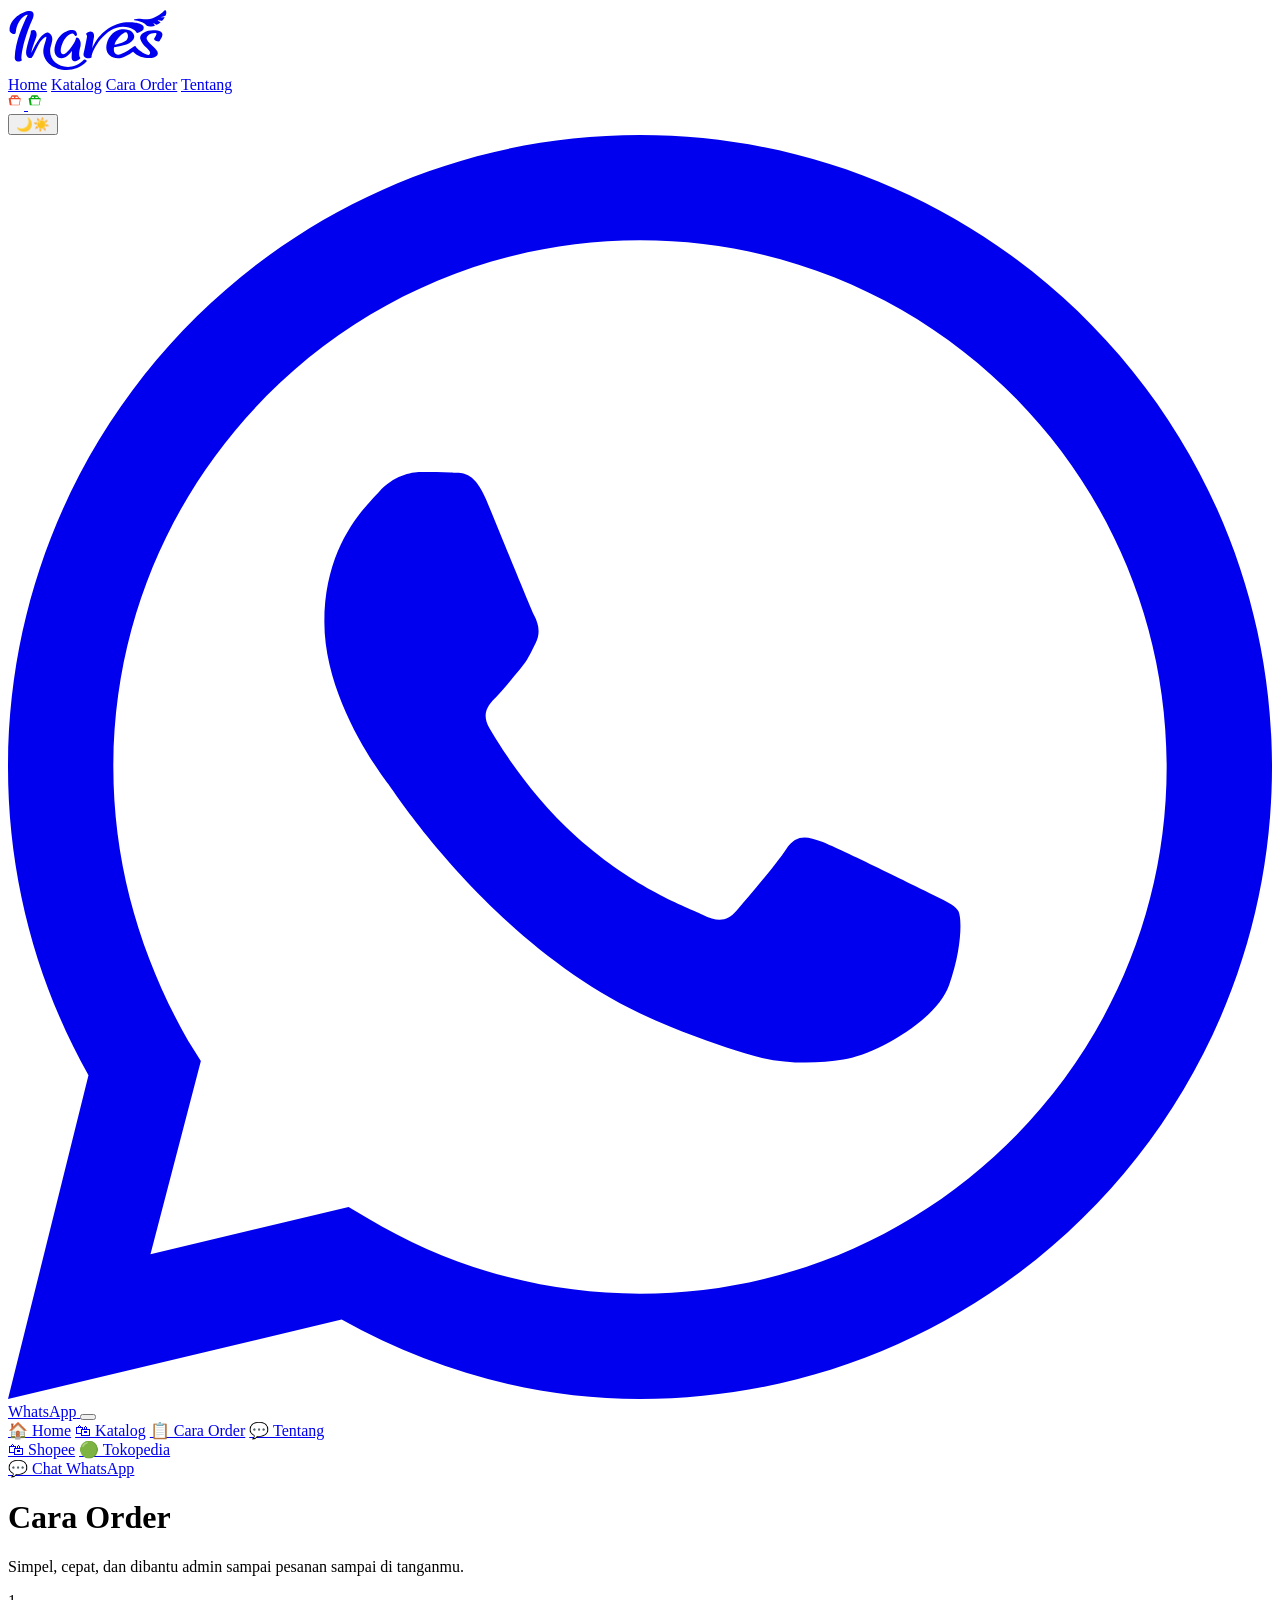
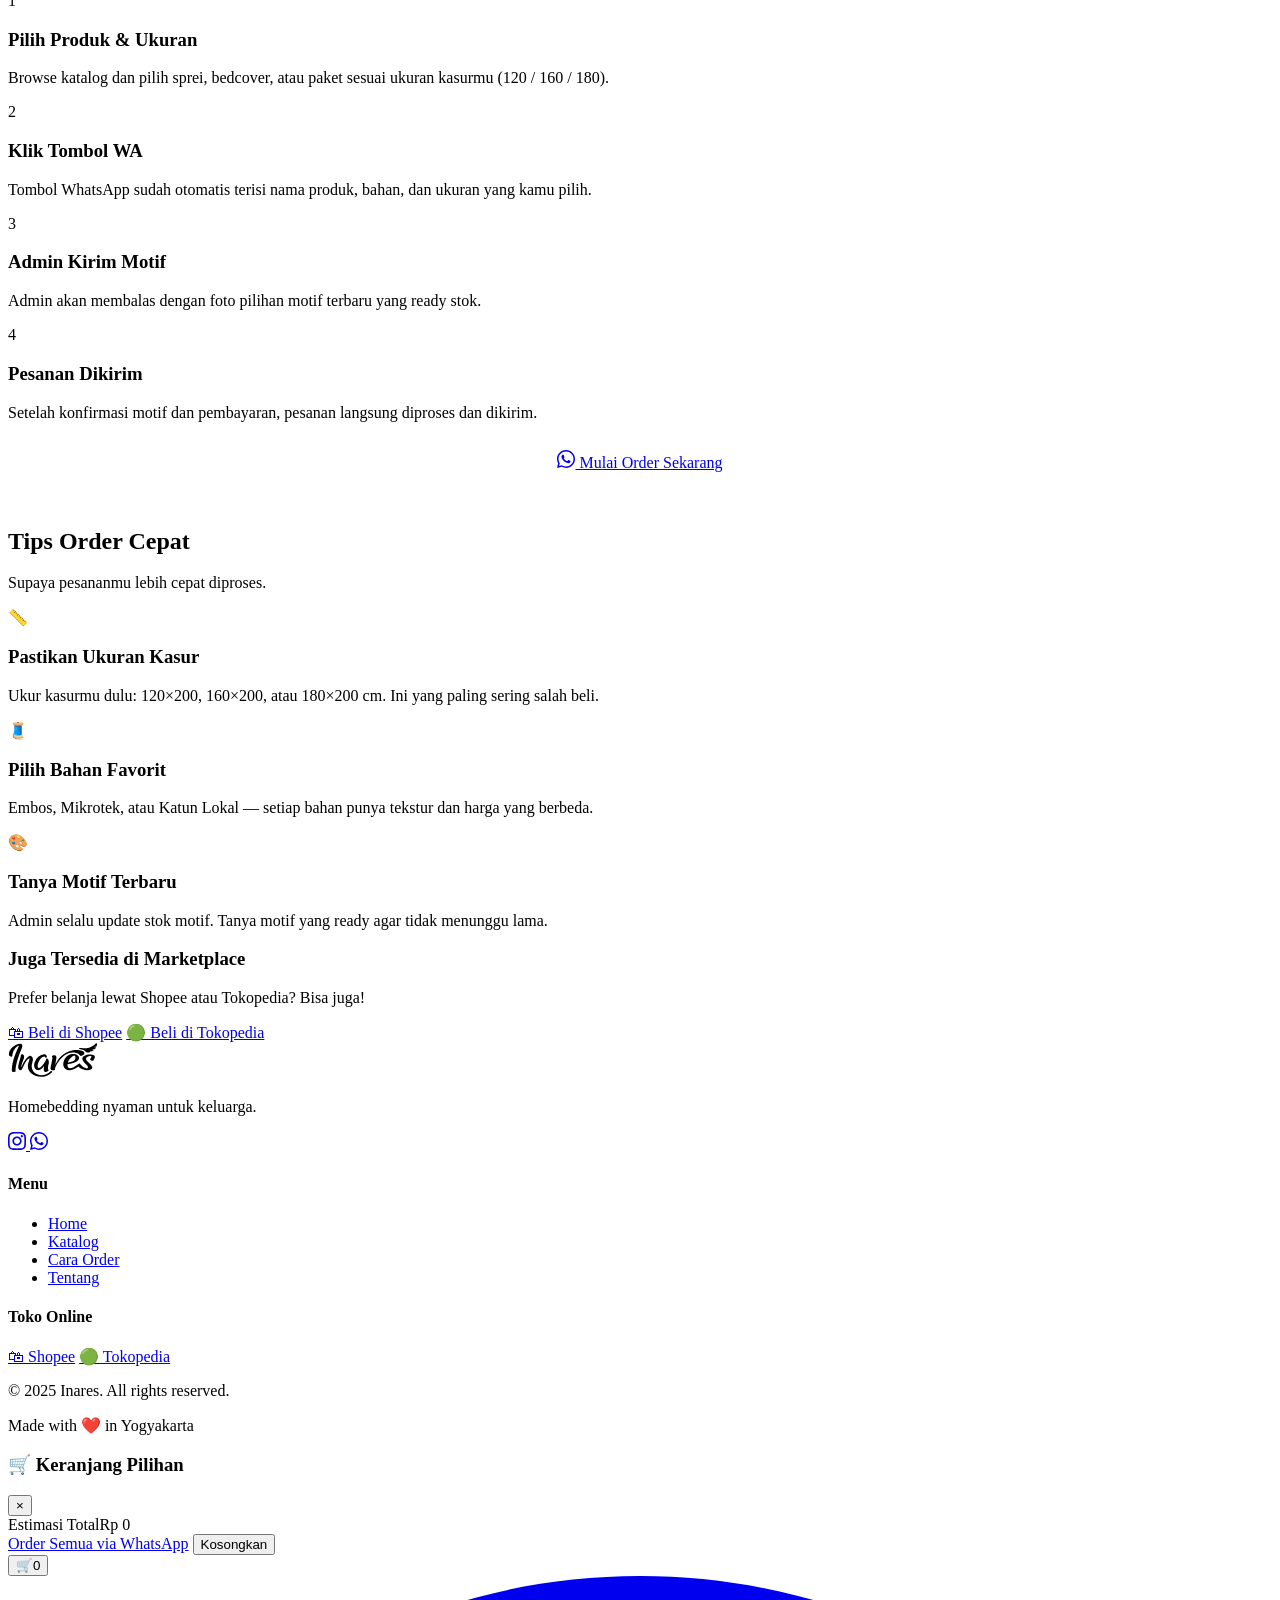
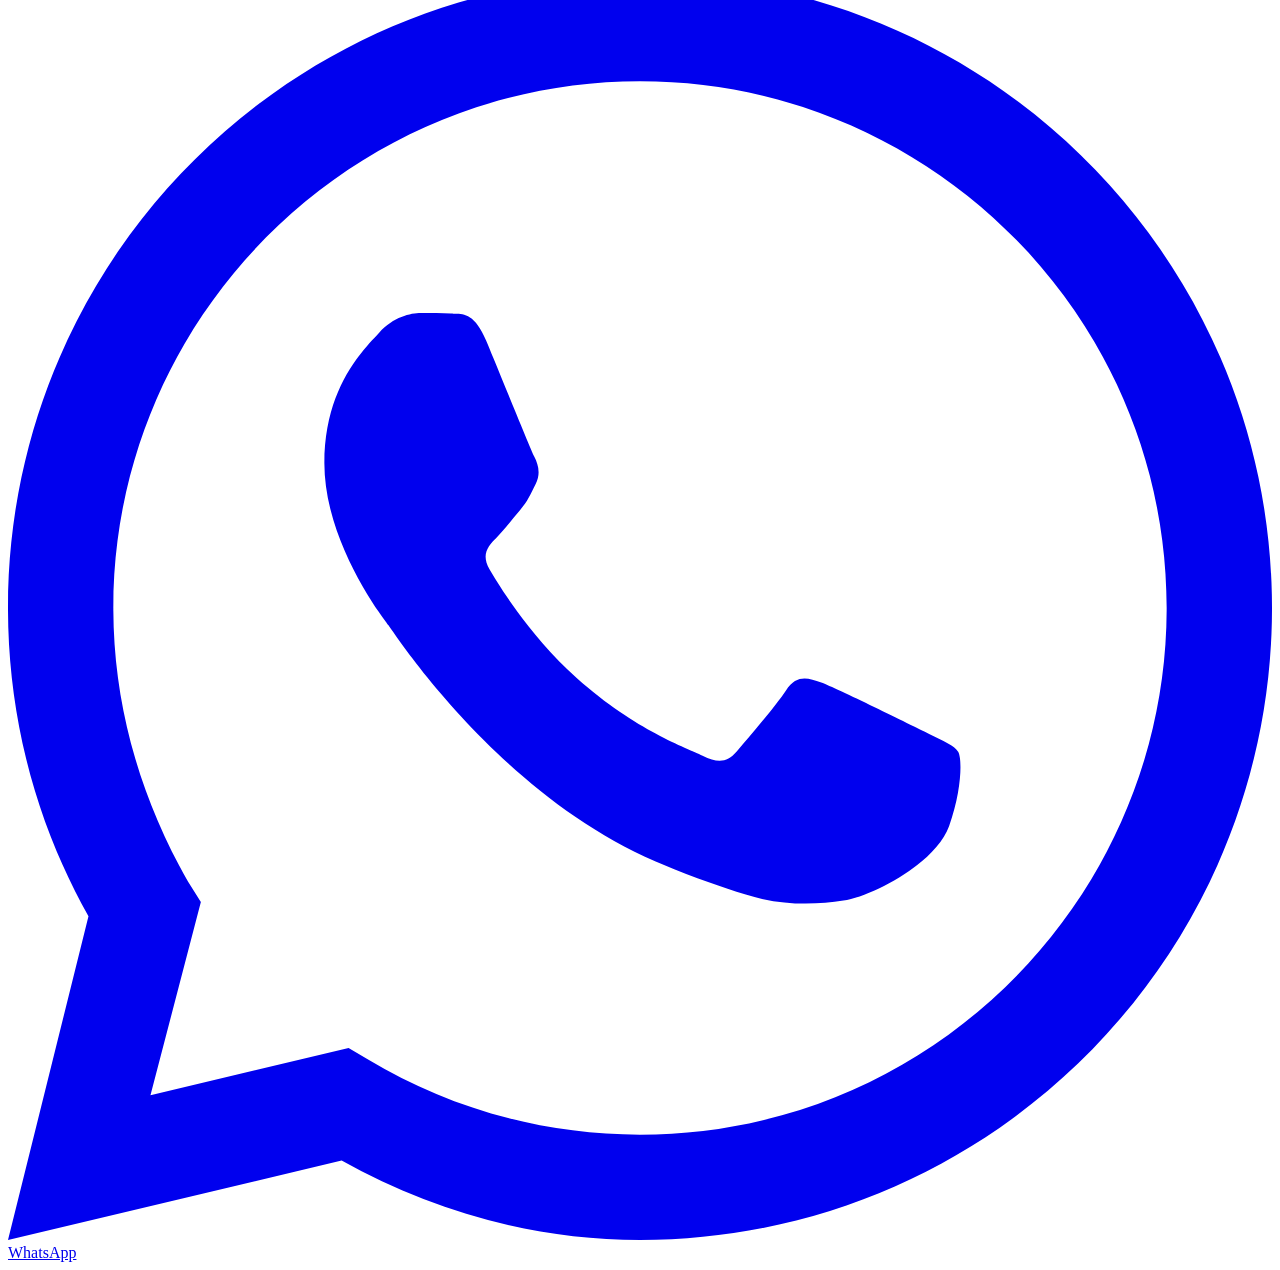
==== commit d3d2a1db: "Add files via upload" ====
--- a/cara-order.html
+++ b/cara-order.html
@@ -1,36 +1,200 @@
-
-<!DOCTYPE html>
-<html lang="id">
+<!doctype html>
+<html lang="id" data-theme="light">
 <head>
-<meta charset="UTF-8">
-<meta name="viewport" content="width=device-width, initial-scale=1.0">
-<title>INARes Handmade Fabric</title>
-
-<link href="https://fonts.googleapis.com/css2?family=Inter:wght@300;400;500;600&display=swap" rel="stylesheet">
-<link rel="stylesheet" href="assets/css/style.css">
-<script defer src="assets/js/app.js"></script>
+  <meta charset="utf-8" />
+  <meta name="viewport" content="width=device-width,initial-scale=1" />
+  <title>Cara Order — Inares Homebedding</title>
+  <meta name="description" content="Cara order produk Inares. Pilih produk, klik WhatsApp, dan admin bantu sampai selesai." />
+  <link rel="canonical" href="https://inares.pages.dev/cara-order.html" />
+  <link rel="preconnect" href="https://fonts.googleapis.com" />
+  <link rel="preconnect" href="https://fonts.gstatic.com" crossorigin />
+  <link rel="stylesheet" href="assets/style.css" />
+  <script>(function(){var t=localStorage.getItem('inares-theme')||(window.matchMedia('(prefers-color-scheme:dark)').matches?'dark':'light');document.documentElement.setAttribute('data-theme',t);})();</script>
 </head>
-<body>
-
-<div id="header"></div>
-
-<div class="container">
-  <h1>Handmade Fabric with Refined Craftsmanship</h1>
-  <p>Produk handmade fabric berkualitas dengan sentuhan detail dan rasa yang elegan.</p>
-
-  <div class="product-grid">
-    <div class="product-card">
-      <img src="https://via.placeholder.com/400x300" alt="Product">
-      <div class="product-info">
-        <h3>Sample Product</h3>
-        <a href="#" class="btn btn-brand">Lihat Detail</a>
-        <a href="#" class="btn btn-whatsapp">Pesan via WhatsApp</a>
-      </div>
-    </div>
+<body data-page="cara-order">
+
+  <nav class="nav">
+    <div class="container nav-inner">
+      <div class="brand">
+        <a href="index.html">
+          <svg class="brand-logo" viewBox="0 0 709 284" width="160" height="64" xmlns="http://www.w3.org/2000/svg" aria-label="Inares"><path d="M6.599,100.318c0.361,11.859 25.205,23.417 26.964,8.093c7.838,-68.282 57.801,-85.993 52.686,-76.185c-19.681,37.734 -54.624,117.428 -56.837,186.24c-0.794,24.682 23.562,20.823 31.835,13.176c0.136,-0.128 0.169,-0.331 0.081,-0.496c-1.612,-3.017 -3.446,-5.07 -2.126,-17.711c3.915,-37.49 19.574,-99.094 49.967,-166.08c9.338,-20.581 2.209,-32.624 -12.249,-33.552c-27.333,-1.754 -91.949,33.099 -90.321,86.515Z" fill="currentColor"/><path d="M373.105,179.535c15.326,-36.949 55.926,-100.16 139.041,-114.692c32.211,-5.632 104.636,-0.541 87.474,31.533c-1.35,2.523 -29.095,21.234 -30.633,11.102c-0.687,-4.527 -20.293,-24.584 -59.284,-24.584c-75.982,0 -137.022,97.783 -139.565,135.316c-0.014,0.203 0.085,0.4 0.138,0.59c0.004,0.015 0.002,0.031 -0.006,0.045c-2.384,3.835 -15.519,5.687 -23.738,3.328c-9.428,-2.706 -13.769,-10.514 -11.578,-19.739c3.931,-16.546 10.408,-49.709 14.752,-72.91c2.746,-7.693 -4.445,-12.141 -3.962,-15.212c0.338,-2.151 6.562,-6.112 8.505,-6.912c23.888,-9.834 29.161,9.944 26.654,22.205c-4.243,20.747 -5.852,34.64 -7.796,49.93Z" fill="currentColor"/><path d="M283.996,189.98c-10.436,14.176 -27.812,32.884 -46.835,32.884c-21.016,0 -40.699,-22.893 -27.09,-62.522c13.609,-39.629 42.774,-57.437 67.157,-62.253c29.454,-5.817 28.484,20.395 28.441,21.307c-0.001,0.016 -0.005,0.032 -0.012,0.046c-0.19,0.363 -2.75,5.113 -6.804,5.113c-4.215,0 -5.912,-11.352 -11.887,-11.113c-21.173,0.846 -36.441,21.851 -45.975,44.001c-8.854,20.57 -11.535,46.643 2.28,47.448c15.812,0.921 43.574,-37.625 53.799,-58.992c1.994,-4.166 2.87,-8.06 3.96,-11.649c3.266,-10.749 26.501,5.88 20.29,35.311c-2.749,9.105 -11.35,39.995 -0.914,52.48c1.371,1.64 -17.696,19.884 -30.702,12.954c-9.398,-5.008 -8.126,-15.418 -7.413,-29.923c0.253,-5.155 0.856,-10.193 1.705,-15.092Z" fill="currentColor"/><path d="M104.987,220.289c-9.408,6.408 -29.966,-2 -24.21,-33.425c5.787,-31.592 10.546,-40.813 14.669,-57.412c1.272,-5.121 5.58,-14.705 5.504,-27.814c-0.001,-0.093 0.045,-0.181 0.121,-0.235c18.228,-12.751 29.17,6.27 24.537,24.577c-2.438,9.634 -16.724,44.04 -20.02,59.564c-1.377,6.486 -2.365,10.444 -2.776,13.672c5.035,-5.948 34.496,-80.165 67.611,-89.55c11.096,-3.144 30.989,11.856 24.474,38.894c-1.733,7.189 -2.839,13.142 -4.452,18.1c-26.167,80.417 79.763,131.291 145.618,63.111c4.21,-4.359 12.351,0.353 13.058,6.346c0.008,0.068 -0.015,0.137 -0.062,0.187c-75.81,80.621 -211.923,23.767 -190.828,-62.334c2.74,-11.182 16.329,-48.855 9.676,-46.141c-33.843,13.809 -50.975,84.868 -62.846,92.467l-0.074,-0.006Z" fill="currentColor"/><path d="M554.338,193.74c-17.141,12.248 -45.631,30.323 -67.489,29.413c-30.118,-1.254 -59.229,-20.091 -49.216,-64.889c7.644,-34.197 36.146,-61.656 66.892,-64.076c46.852,-3.688 64.049,26.306 51.045,45.806c-17.732,26.589 -68.08,31.177 -85.581,33.985c-2.291,14.849 -0.406,31.028 17.432,33.54c12.423,1.749 41.095,-15.589 59.428,-28.402c8.102,-6.289 17.193,-13.328 18.667,-9.067c3.905,11.295 55.665,50.428 63.234,34.564c9.088,-19.047 -31.372,-31.873 -42.14,-67.559c-6.274,-20.794 24.47,-38.725 56.494,-38.725c67.855,0 33.802,38.061 29.289,48.302c-1.774,4.024 -23.486,1.047 -24.996,-8.701c-0.675,-4.356 21.278,-27.507 4.818,-27.101c-27.801,0.685 -41.138,17.071 -36.694,27.745c11.036,26.503 62.639,48.91 45.435,72.012c-12.903,17.327 -73.348,18.127 -106.617,-16.847Zm-81.974,-30.627c12.564,-2.653 38.746,-8.887 51.568,-19.39c13.047,-10.687 8.366,-36.648 -1.796,-36.299c-12.443,0.428 -40.509,30.026 -46.272,45.059c-1.026,2.676 -2.323,6.387 -3.499,10.63Z" fill="currentColor"/><path d="M652.797,77.474c0.022,0.025 0.032,0.059 0.024,0.091c-0.007,0.033 -0.03,0.06 -0.061,0.072c-2.693,1.118 -5.481,2.119 -8.361,2.982c-18.579,4.189 -27.845,0.936 -33.232,-5.867c-10.603,-13.389 -33.663,-17.654 -50.898,-20.349c-1.224,-0.191 -4.432,-2.055 1.469,-4.348c30.5,-11.848 66.905,24.304 134.567,-41.613c0.056,-0.055 0.142,-0.067 0.211,-0.03c6.542,3.552 7.151,13.084 2.758,24.241c-0.027,0.069 -0.077,0.127 -0.141,0.164c-5.763,3.342 -13.126,6.223 -19.722,6.728c-7.292,0.557 3.501,2.685 15.849,1.117c0.028,-0.004 0.057,0.009 0.073,0.033c0.016,0.024 0.017,0.055 0.003,0.08c-3.005,5.237 -6.971,10.593 -11.815,15.679c-0.046,0.048 -0.108,0.078 -0.175,0.082c-5.377,0.382 -11.56,0.002 -17.437,-1.697c-5.665,-1.638 1.147,4.322 10.82,7.911c0.023,0.009 0.04,0.029 0.044,0.053c0.004,0.024 -0.004,0.049 -0.023,0.065c-5.149,4.403 -11.013,8.429 -17.526,11.773c-0.053,0.027 -0.116,0.03 -0.172,0.008c-4.393,-1.774 -10.32,-4.721 -13.17,-6.729c-3.673,-2.589 1.115,3.188 6.915,9.554Z" fill="currentColor"/></svg>
+        </a>
+      </div>
+      <div class="nav-menu">
+        <a href="index.html">Home</a>
+        <a href="katalog.html">Katalog</a>
+        <a href="cara-order.html" class="active">Cara Order</a>
+        <a href="tentang.html">Tentang</a>
+      </div>
+      <div class="nav-right">
+                <div class="nav-market">
+          <a class="shopee" href="https://shopee.co.id/inaresofficial" target="_blank" rel="noopener" title="Shopee">
+            <svg viewBox="0 0 24 24" width="16" height="16" fill="#ee4d2d"><path d="M6 2a1 1 0 0 0-.894.553L3.382 6H2a1 1 0 0 0-.98 1.196l1.5 9A1 1 0 0 0 3.5 17h13a1 1 0 0 0 .98-.804l1.5-9A1 1 0 0 0 18 6h-1.382l-1.724-3.447A1 1 0 0 0 14 2H6zm0 2h2.382l1 2H5.618L6 4zm4.618 2 1-2H14l1 2h-4.382zM4.118 8h13.764l-1.333 8H5.451L4.118 8z"/></svg>
+          </a>
+          <a class="tokped" href="https://www.tokopedia.com/inaresofficial" target="_blank" rel="noopener" title="Tokopedia">
+            <svg viewBox="0 0 24 24" width="16" height="16" fill="#03ac0e"><path d="M6 2a1 1 0 0 0-.894.553L3.382 6H2a1 1 0 0 0-.98 1.196l1.5 9A1 1 0 0 0 3.5 17h13a1 1 0 0 0 .98-.804l1.5-9A1 1 0 0 0 18 6h-1.382l-1.724-3.447A1 1 0 0 0 14 2H6zm0 2h2.382l1 2H5.618L6 4zm4.618 2 1-2H14l1 2h-4.382zM4.118 8h13.764l-1.333 8H5.451L4.118 8z"/></svg>
+          </a>
+        </div>
+        <button class="theme-toggle" title="Ganti tema">
+          <span class="icon-moon">🌙</span><span class="icon-sun">☀️</span>
+        </button>
+        <a class="btn-wa-nav" href="https://wa.me/6285643383884?text=Halo%20Inares%2C%20saya%20mau%20order." target="_blank" rel="noopener">
+          <svg viewBox="0 0 24 24" fill="currentColor"><path d="M17.472 14.382c-.297-.149-1.758-.867-2.03-.967-.273-.099-.471-.148-.67.15-.197.297-.767.966-.94 1.164-.173.199-.347.223-.644.075-.297-.15-1.255-.463-2.39-1.475-.883-.788-1.48-1.761-1.653-2.059-.173-.297-.018-.458.13-.606.134-.133.298-.347.446-.52.149-.174.198-.298.298-.497.099-.198.05-.371-.025-.52-.075-.149-.669-1.612-.916-2.207-.242-.579-.487-.5-.669-.51-.173-.008-.371-.01-.57-.01-.198 0-.52.074-.792.372-.272.297-1.04 1.016-1.04 2.479 0 1.462 1.065 2.875 1.213 3.074.149.198 2.096 3.2 5.077 4.487.709.306 1.262.489 1.694.625.712.227 1.36.195 1.871.118.571-.085 1.758-.719 2.006-1.413.248-.694.248-1.289.173-1.413-.074-.124-.272-.198-.57-.347z"/><path d="M12 0C5.373 0 0 5.373 0 12c0 2.127.557 4.124 1.528 5.855L0 24l6.335-1.508C8.054 23.455 9.987 24 12 24c6.627 0 12-5.373 12-12S18.627 0 12 0zm0 22c-1.891 0-3.655-.52-5.163-1.426l-.37-.22-3.762.896.957-3.67-.242-.38C2.524 15.618 2 13.872 2 12 2 6.486 6.486 2 12 2s10 4.486 10 10-4.486 10-10 10z"/></svg>
+          <span>WhatsApp</span>
+        </a>
+        <button class="hamburger" aria-label="Menu"><span></span><span></span><span></span></button>
+      </div>
+    </div>
+  </nav>
+
+  <div class="mobile-menu">
+    <a href="index.html">🏠 Home</a>
+    <a href="katalog.html">🛍 Katalog</a>
+    <a href="cara-order.html" class="active">📋 Cara Order</a>
+    <a href="tentang.html">💬 Tentang</a>
+    <div class="mobile-menu-divider"></div>
+    <div class="mobile-market-links">
+      <a class="shopee" href="https://shopee.co.id/inaresofficial" target="_blank" rel="noopener">🛍 Shopee</a>
+      <a class="tokped" href="https://www.tokopedia.com/inaresofficial" target="_blank" rel="noopener">🟢 Tokopedia</a>
+    </div>
+    <a href="https://wa.me/6285643383884?text=Halo%20Inares%2C%20saya%20mau%20order." target="_blank" rel="noopener" class="btn btn-wa" style="justify-content:center;margin-top:8px">💬 Chat WhatsApp</a>
   </div>
-</div>
-
-<div id="footer"></div>
-
+
+  <div class="container">
+    <div class="page-header fade-up">
+      <h1>Cara Order</h1>
+      <p>Simpel, cepat, dan dibantu admin sampai pesanan sampai di tanganmu.</p>
+    </div>
+
+    <!-- Steps -->
+    <div class="section fade-up">
+      <div class="steps-grid">
+        <div class="step-card">
+          <div class="step-num">1</div>
+          <h3>Pilih Produk & Ukuran</h3>
+          <p>Browse katalog dan pilih sprei, bedcover, atau paket sesuai ukuran kasurmu (120 / 160 / 180).</p>
+        </div>
+        <div class="step-card">
+          <div class="step-num">2</div>
+          <h3>Klik Tombol WA</h3>
+          <p>Tombol WhatsApp sudah otomatis terisi nama produk, bahan, dan ukuran yang kamu pilih.</p>
+        </div>
+        <div class="step-card">
+          <div class="step-num">3</div>
+          <h3>Admin Kirim Motif</h3>
+          <p>Admin akan membalas dengan foto pilihan motif terbaru yang ready stok.</p>
+        </div>
+        <div class="step-card">
+          <div class="step-num">4</div>
+          <h3>Pesanan Dikirim</h3>
+          <p>Setelah konfirmasi motif dan pembayaran, pesanan langsung diproses dan dikirim.</p>
+        </div>
+      </div>
+    </div>
+
+    <!-- CTA -->
+    <div style="text-align:center; padding: 12px 0 36px">
+      <a class="btn btn-wa" href="https://wa.me/6285643383884?text=Halo%20Inares%2C%20saya%20mau%20order.%20Mohon%20info%20motif%20yang%20ready." target="_blank" rel="noopener" style="font-size:16px;padding:14px 32px">
+        <svg viewBox="0 0 24 24" fill="currentColor" style="width:18px;height:18px"><path d="M17.472 14.382c-.297-.149-1.758-.867-2.03-.967-.273-.099-.471-.148-.67.15-.197.297-.767.966-.94 1.164-.173.199-.347.223-.644.075-.297-.15-1.255-.463-2.39-1.475-.883-.788-1.48-1.761-1.653-2.059-.173-.297-.018-.458.13-.606.134-.133.298-.347.446-.52.149-.174.198-.298.298-.497.099-.198.05-.371-.025-.52-.075-.149-.669-1.612-.916-2.207-.242-.579-.487-.5-.669-.51-.173-.008-.371-.01-.57-.01-.198 0-.52.074-.792.372-.272.297-1.04 1.016-1.04 2.479 0 1.462 1.065 2.875 1.213 3.074.149.198 2.096 3.2 5.077 4.487.709.306 1.262.489 1.694.625.712.227 1.36.195 1.871.118.571-.085 1.758-.719 2.006-1.413.248-.694.248-1.289.173-1.413-.074-.124-.272-.198-.57-.347z"/><path d="M12 0C5.373 0 0 5.373 0 12c0 2.127.557 4.124 1.528 5.855L0 24l6.335-1.508C8.054 23.455 9.987 24 12 24c6.627 0 12-5.373 12-12S18.627 0 12 0zm0 22c-1.891 0-3.655-.52-5.163-1.426l-.37-.22-3.762.896.957-3.67-.242-.38C2.524 15.618 2 13.872 2 12 2 6.486 6.486 2 12 2s10 4.486 10 10-4.486 10-10 10z"/></svg>
+        Mulai Order Sekarang
+      </a>
+    </div>
+
+    <!-- Tips -->
+    <div class="section fade-up">
+      <div class="section-header">
+        <div>
+          <h2>Tips Order Cepat</h2>
+          <p>Supaya pesananmu lebih cepat diproses.</p>
+        </div>
+      </div>
+      <div class="tips-grid">
+        <div class="tip-card">
+          <div class="tip-icon">📏</div>
+          <h3>Pastikan Ukuran Kasur</h3>
+          <p>Ukur kasurmu dulu: 120×200, 160×200, atau 180×200 cm. Ini yang paling sering salah beli.</p>
+        </div>
+        <div class="tip-card">
+          <div class="tip-icon">🧵</div>
+          <h3>Pilih Bahan Favorit</h3>
+          <p>Embos, Mikrotek, atau Katun Lokal — setiap bahan punya tekstur dan harga yang berbeda.</p>
+        </div>
+        <div class="tip-card">
+          <div class="tip-icon">🎨</div>
+          <h3>Tanya Motif Terbaru</h3>
+          <p>Admin selalu update stok motif. Tanya motif yang ready agar tidak menunggu lama.</p>
+        </div>
+      </div>
+    </div>
+
+    <!-- Also available at -->
+    <div class="store-links-section fade-up">
+      <h3>Juga Tersedia di Marketplace</h3>
+      <p>Prefer belanja lewat Shopee atau Tokopedia? Bisa juga!</p>
+      <div class="store-link-btns">
+        <a class="store-link-btn shopee" href="https://shopee.co.id/inaresofficial" target="_blank" rel="noopener">🛍 Beli di Shopee</a>
+        <a class="store-link-btn tokped" href="https://www.tokopedia.com/inaresofficial" target="_blank" rel="noopener">🟢 Beli di Tokopedia</a>
+      </div>
+    </div>
+
+    <!-- Footer -->
+    <footer class="footer" style="margin-top:0">
+      <div class="footer-grid">
+        <div class="footer-brand">
+          <div class="footer-logo">
+            <svg class="footer-logo-svg" viewBox="0 0 709 284" width="90" height="36" xmlns="http://www.w3.org/2000/svg" aria-label="Inares"><path d="M6.599,100.318c0.361,11.859 25.205,23.417 26.964,8.093c7.838,-68.282 57.801,-85.993 52.686,-76.185c-19.681,37.734 -54.624,117.428 -56.837,186.24c-0.794,24.682 23.562,20.823 31.835,13.176c0.136,-0.128 0.169,-0.331 0.081,-0.496c-1.612,-3.017 -3.446,-5.07 -2.126,-17.711c3.915,-37.49 19.574,-99.094 49.967,-166.08c9.338,-20.581 2.209,-32.624 -12.249,-33.552c-27.333,-1.754 -91.949,33.099 -90.321,86.515Z" fill="currentColor"/><path d="M373.105,179.535c15.326,-36.949 55.926,-100.16 139.041,-114.692c32.211,-5.632 104.636,-0.541 87.474,31.533c-1.35,2.523 -29.095,21.234 -30.633,11.102c-0.687,-4.527 -20.293,-24.584 -59.284,-24.584c-75.982,0 -137.022,97.783 -139.565,135.316c-0.014,0.203 0.085,0.4 0.138,0.59c0.004,0.015 0.002,0.031 -0.006,0.045c-2.384,3.835 -15.519,5.687 -23.738,3.328c-9.428,-2.706 -13.769,-10.514 -11.578,-19.739c3.931,-16.546 10.408,-49.709 14.752,-72.91c2.746,-7.693 -4.445,-12.141 -3.962,-15.212c0.338,-2.151 6.562,-6.112 8.505,-6.912c23.888,-9.834 29.161,9.944 26.654,22.205c-4.243,20.747 -5.852,34.64 -7.796,49.93Z" fill="currentColor"/><path d="M283.996,189.98c-10.436,14.176 -27.812,32.884 -46.835,32.884c-21.016,0 -40.699,-22.893 -27.09,-62.522c13.609,-39.629 42.774,-57.437 67.157,-62.253c29.454,-5.817 28.484,20.395 28.441,21.307c-0.001,0.016 -0.005,0.032 -0.012,0.046c-0.19,0.363 -2.75,5.113 -6.804,5.113c-4.215,0 -5.912,-11.352 -11.887,-11.113c-21.173,0.846 -36.441,21.851 -45.975,44.001c-8.854,20.57 -11.535,46.643 2.28,47.448c15.812,0.921 43.574,-37.625 53.799,-58.992c1.994,-4.166 2.87,-8.06 3.96,-11.649c3.266,-10.749 26.501,5.88 20.29,35.311c-2.749,9.105 -11.35,39.995 -0.914,52.48c1.371,1.64 -17.696,19.884 -30.702,12.954c-9.398,-5.008 -8.126,-15.418 -7.413,-29.923c0.253,-5.155 0.856,-10.193 1.705,-15.092Z" fill="currentColor"/><path d="M104.987,220.289c-9.408,6.408 -29.966,-2 -24.21,-33.425c5.787,-31.592 10.546,-40.813 14.669,-57.412c1.272,-5.121 5.58,-14.705 5.504,-27.814c-0.001,-0.093 0.045,-0.181 0.121,-0.235c18.228,-12.751 29.17,6.27 24.537,24.577c-2.438,9.634 -16.724,44.04 -20.02,59.564c-1.377,6.486 -2.365,10.444 -2.776,13.672c5.035,-5.948 34.496,-80.165 67.611,-89.55c11.096,-3.144 30.989,11.856 24.474,38.894c-1.733,7.189 -2.839,13.142 -4.452,18.1c-26.167,80.417 79.763,131.291 145.618,63.111c4.21,-4.359 12.351,0.353 13.058,6.346c0.008,0.068 -0.015,0.137 -0.062,0.187c-75.81,80.621 -211.923,23.767 -190.828,-62.334c2.74,-11.182 16.329,-48.855 9.676,-46.141c-33.843,13.809 -50.975,84.868 -62.846,92.467l-0.074,-0.006Z" fill="currentColor"/><path d="M554.338,193.74c-17.141,12.248 -45.631,30.323 -67.489,29.413c-30.118,-1.254 -59.229,-20.091 -49.216,-64.889c7.644,-34.197 36.146,-61.656 66.892,-64.076c46.852,-3.688 64.049,26.306 51.045,45.806c-17.732,26.589 -68.08,31.177 -85.581,33.985c-2.291,14.849 -0.406,31.028 17.432,33.54c12.423,1.749 41.095,-15.589 59.428,-28.402c8.102,-6.289 17.193,-13.328 18.667,-9.067c3.905,11.295 55.665,50.428 63.234,34.564c9.088,-19.047 -31.372,-31.873 -42.14,-67.559c-6.274,-20.794 24.47,-38.725 56.494,-38.725c67.855,0 33.802,38.061 29.289,48.302c-1.774,4.024 -23.486,1.047 -24.996,-8.701c-0.675,-4.356 21.278,-27.507 4.818,-27.101c-27.801,0.685 -41.138,17.071 -36.694,27.745c11.036,26.503 62.639,48.91 45.435,72.012c-12.903,17.327 -73.348,18.127 -106.617,-16.847Zm-81.974,-30.627c12.564,-2.653 38.746,-8.887 51.568,-19.39c13.047,-10.687 8.366,-36.648 -1.796,-36.299c-12.443,0.428 -40.509,30.026 -46.272,45.059c-1.026,2.676 -2.323,6.387 -3.499,10.63Z" fill="currentColor"/><path d="M652.797,77.474c0.022,0.025 0.032,0.059 0.024,0.091c-0.007,0.033 -0.03,0.06 -0.061,0.072c-2.693,1.118 -5.481,2.119 -8.361,2.982c-18.579,4.189 -27.845,0.936 -33.232,-5.867c-10.603,-13.389 -33.663,-17.654 -50.898,-20.349c-1.224,-0.191 -4.432,-2.055 1.469,-4.348c30.5,-11.848 66.905,24.304 134.567,-41.613c0.056,-0.055 0.142,-0.067 0.211,-0.03c6.542,3.552 7.151,13.084 2.758,24.241c-0.027,0.069 -0.077,0.127 -0.141,0.164c-5.763,3.342 -13.126,6.223 -19.722,6.728c-7.292,0.557 3.501,2.685 15.849,1.117c0.028,-0.004 0.057,0.009 0.073,0.033c0.016,0.024 0.017,0.055 0.003,0.08c-3.005,5.237 -6.971,10.593 -11.815,15.679c-0.046,0.048 -0.108,0.078 -0.175,0.082c-5.377,0.382 -11.56,0.002 -17.437,-1.697c-5.665,-1.638 1.147,4.322 10.82,7.911c0.023,0.009 0.04,0.029 0.044,0.053c0.004,0.024 -0.004,0.049 -0.023,0.065c-5.149,4.403 -11.013,8.429 -17.526,11.773c-0.053,0.027 -0.116,0.03 -0.172,0.008c-4.393,-1.774 -10.32,-4.721 -13.17,-6.729c-3.673,-2.589 1.115,3.188 6.915,9.554Z" fill="currentColor"/></svg>
+          </div>
+          <p class="footer-tagline">Homebedding nyaman untuk keluarga.</p>
+          <div class="footer-social">
+            <a href="https://www.instagram.com/inaresofficial" target="_blank" rel="noopener" title="Instagram">
+              <svg viewBox="0 0 24 24" fill="currentColor" width="18" height="18"><path d="M12 2.163c3.204 0 3.584.012 4.85.07 3.252.148 4.771 1.691 4.919 4.919.058 1.265.069 1.645.069 4.849 0 3.205-.012 3.584-.069 4.849-.149 3.225-1.664 4.771-4.919 4.919-1.266.058-1.644.07-4.85.07-3.204 0-3.584-.012-4.849-.07-3.26-.149-4.771-1.699-4.919-4.92-.058-1.265-.07-1.644-.07-4.849 0-3.204.013-3.583.07-4.849.149-3.227 1.664-4.771 4.919-4.919 1.266-.057 1.645-.069 4.849-.069zm0-2.163c-3.259 0-3.667.014-4.947.072-4.358.2-6.78 2.618-6.98 6.98-.059 1.281-.073 1.689-.073 4.948 0 3.259.014 3.668.072 4.948.2 4.358 2.618 6.78 6.98 6.98 1.281.058 1.689.072 4.948.072 3.259 0 3.668-.014 4.948-.072 4.354-.2 6.782-2.618 6.979-6.98.059-1.28.073-1.689.073-4.948 0-3.259-.014-3.667-.072-4.947-.196-4.354-2.617-6.78-6.979-6.98-1.281-.059-1.69-.073-4.949-.073zm0 5.838c-3.403 0-6.162 2.759-6.162 6.162s2.759 6.163 6.162 6.163 6.162-2.759 6.162-6.163c0-3.403-2.759-6.162-6.162-6.162zm0 10.162c-2.209 0-4-1.79-4-4 0-2.209 1.791-4 4-4s4 1.791 4 4c0 2.21-1.791 4-4 4zm6.406-11.845c-.796 0-1.441.645-1.441 1.44s.645 1.44 1.441 1.44c.795 0 1.439-.645 1.439-1.44s-.644-1.44-1.439-1.44z"/></svg>
+            </a>
+            <a href="https://wa.me/6285643383884" target="_blank" rel="noopener" title="WhatsApp">
+              <svg viewBox="0 0 24 24" fill="currentColor" width="18" height="18"><path d="M17.472 14.382c-.297-.149-1.758-.867-2.03-.967-.273-.099-.471-.148-.67.15-.197.297-.767.966-.94 1.164-.173.199-.347.223-.644.075-.297-.15-1.255-.463-2.39-1.475-.883-.788-1.48-1.761-1.653-2.059-.173-.297-.018-.458.13-.606.134-.133.298-.347.446-.52.149-.174.198-.298.298-.497.099-.198.05-.371-.025-.52-.075-.149-.669-1.612-.916-2.207-.242-.579-.487-.5-.669-.51-.173-.008-.371-.01-.57-.01-.198 0-.52.074-.792.372-.272.297-1.04 1.016-1.04 2.479 0 1.462 1.065 2.875 1.213 3.074.149.198 2.096 3.2 5.077 4.487.709.306 1.262.489 1.694.625.712.227 1.36.195 1.871.118.571-.085 1.758-.719 2.006-1.413.248-.694.248-1.289.173-1.413-.074-.124-.272-.198-.57-.347z"/><path d="M12 0C5.373 0 0 5.373 0 12c0 2.127.557 4.124 1.528 5.855L0 24l6.335-1.508C8.054 23.455 9.987 24 12 24c6.627 0 12-5.373 12-12S18.627 0 12 0zm0 22c-1.891 0-3.655-.52-5.163-1.426l-.37-.22-3.762.896.957-3.67-.242-.38C2.524 15.618 2 13.872 2 12 2 6.486 6.486 2 12 2s10 4.486 10 10-4.486 10-10 10z"/></svg>
+            </a>
+          </div>
+        <div class="footer-col">
+          <h4>Menu</h4>
+          <ul>
+            <li><a href="index.html">Home</a></li>
+            <li><a href="katalog.html">Katalog</a></li>
+            <li><a href="cara-order.html">Cara Order</a></li>
+            <li><a href="tentang.html">Tentang</a></li>
+          </ul>
+        </div>
+        <div class="footer-col">
+          <h4>Toko Online</h4>
+          <div class="footer-market-links">
+            <a class="footer-market-link shopee" href="https://shopee.co.id/inaresofficial" target="_blank" rel="noopener">🛍 Shopee</a>
+            <a class="footer-market-link tokped" href="https://www.tokopedia.com/inaresofficial" target="_blank" rel="noopener">🟢 Tokopedia</a>
+          </div>
+        </div>
+      </div>
+      <div class="footer-bottom">
+        <p>© 2025 Inares. All rights reserved.</p>
+        <p>Made with ❤️ in Yogyakarta</p>
+      </div>
+    </footer>
+  </div>
+
+  <div class="cart-overlay"></div>
+  <div class="cart-drawer">
+    <div class="cart-header"><h3>🛒 Keranjang Pilihan</h3><button class="cart-close">×</button></div>
+    <div class="cart-body"></div>
+    <div class="cart-footer">
+      <div class="cart-total"><span class="label">Estimasi Total</span><span class="amount">Rp 0</span></div>
+      <a class="btn btn-wa cart-wa-btn" href="#">Order Semua via WhatsApp</a>
+      <button class="btn btn-sm" onclick="clearCart()">Kosongkan</button>
+    </div>
+  </div>
+  <button class="cart-fab" title="Keranjang">🛒<span class="cart-fab-badge">0</span></button>
+
+  <a class="wa-float" href="https://wa.me/6285643383884?text=Halo%20Inares%2C%20saya%20mau%20order." target="_blank" rel="noopener">
+    <svg viewBox="0 0 24 24" fill="currentColor"><path d="M17.472 14.382c-.297-.149-1.758-.867-2.03-.967-.273-.099-.471-.148-.67.15-.197.297-.767.966-.94 1.164-.173.199-.347.223-.644.075-.297-.15-1.255-.463-2.39-1.475-.883-.788-1.48-1.761-1.653-2.059-.173-.297-.018-.458.13-.606.134-.133.298-.347.446-.52.149-.174.198-.298.298-.497.099-.198.05-.371-.025-.52-.075-.149-.669-1.612-.916-2.207-.242-.579-.487-.5-.669-.51-.173-.008-.371-.01-.57-.01-.198 0-.52.074-.792.372-.272.297-1.04 1.016-1.04 2.479 0 1.462 1.065 2.875 1.213 3.074.149.198 2.096 3.2 5.077 4.487.709.306 1.262.489 1.694.625.712.227 1.36.195 1.871.118.571-.085 1.758-.719 2.006-1.413.248-.694.248-1.289.173-1.413-.074-.124-.272-.198-.57-.347z"/><path d="M12 0C5.373 0 0 5.373 0 12c0 2.127.557 4.124 1.528 5.855L0 24l6.335-1.508C8.054 23.455 9.987 24 12 24c6.627 0 12-5.373 12-12S18.627 0 12 0zm0 22c-1.891 0-3.655-.52-5.163-1.426l-.37-.22-3.762.896.957-3.67-.242-.38C2.524 15.618 2 13.872 2 12 2 6.486 6.486 2 12 2s10 4.486 10 10-4.486 10-10 10z"/></svg>
+    WhatsApp
+  </a>
+
+  <script src="assets/app.js"></script>
+  <script data-goatcounter="https://inares.goatcounter.com/count" async src="//gc.zgo.at/count.js"></script>
 </body>
 </html>
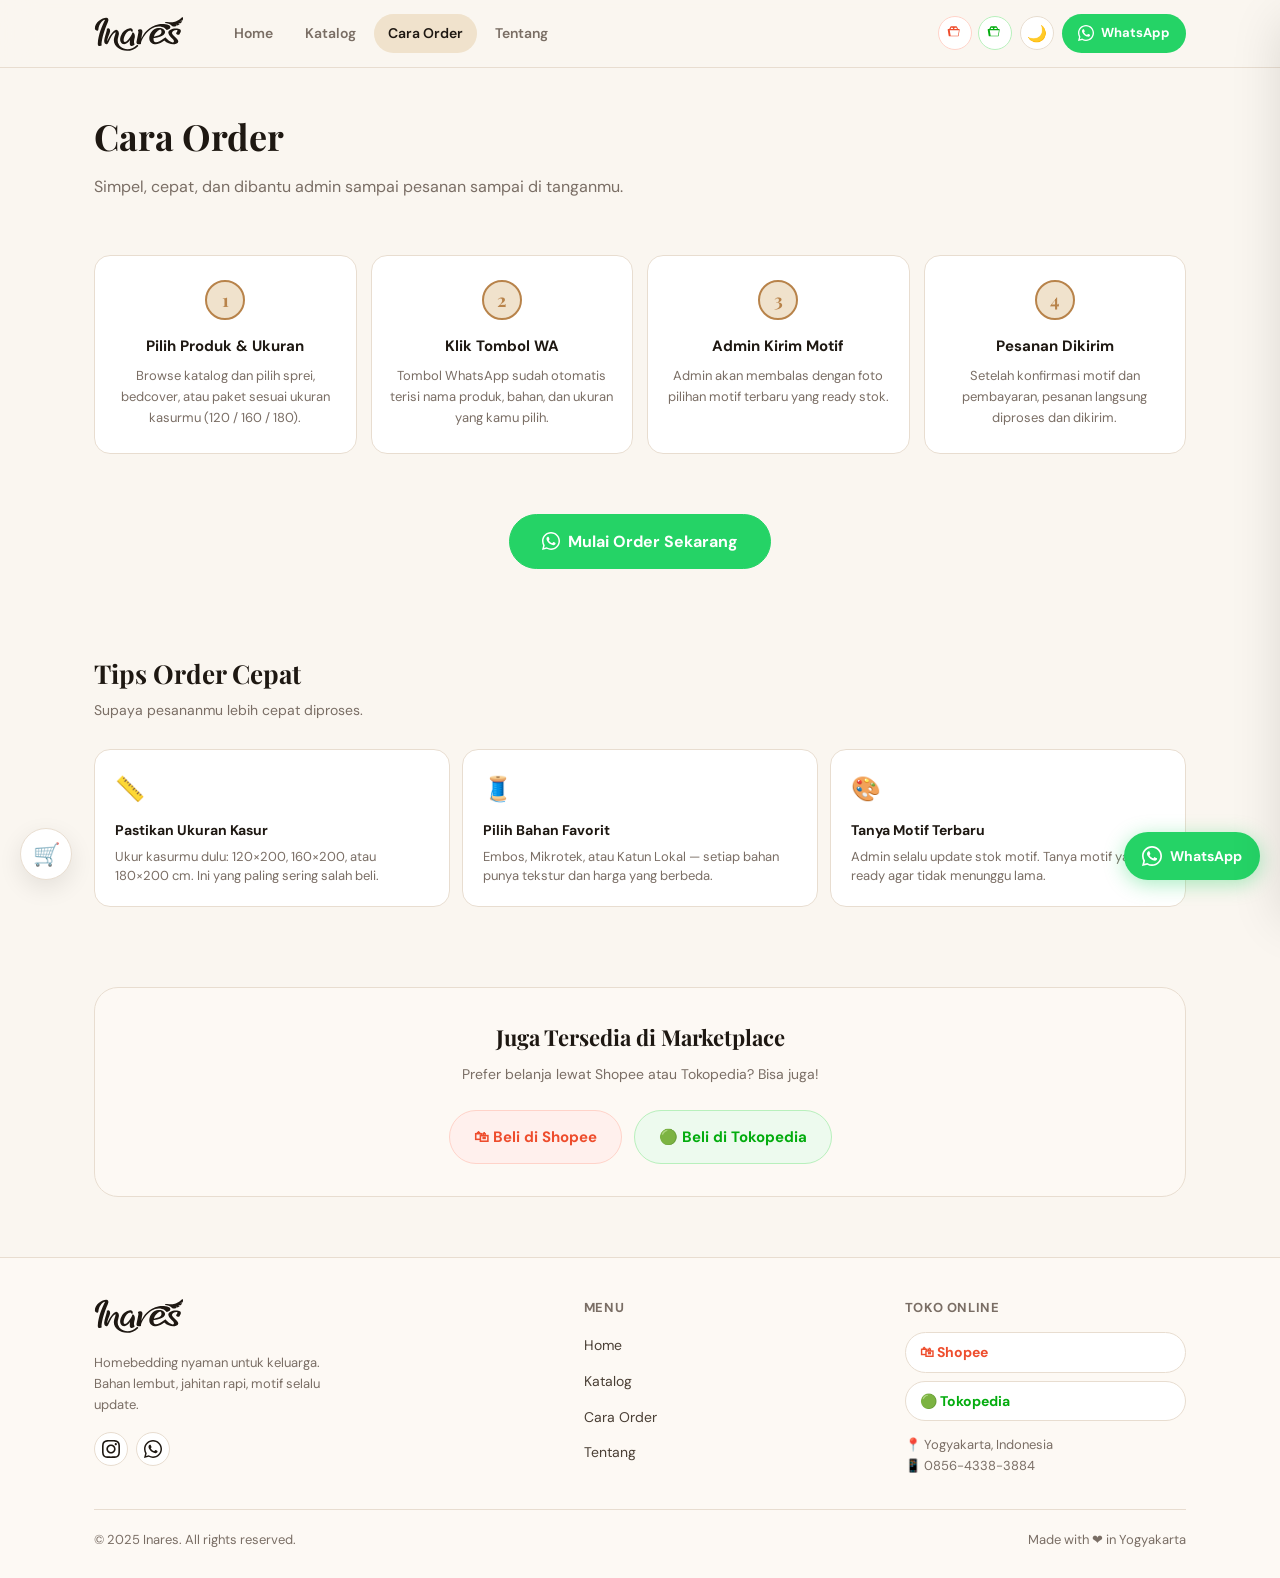
==== commit 92ba8a34: "Add files via upload" ====
--- a/cara-order.html
+++ b/cara-order.html
@@ -23,7 +23,7 @@
       <div class="nav-menu">
         <a href="index.html">Home</a>
         <a href="katalog.html">Katalog</a>
-        <a href="cara-order.html" class="active">Cara Order</a>
+        <a href="cara-order.html">Cara Order</a>
         <a href="tentang.html">Tentang</a>
       </div>
       <div class="nav-right">
@@ -50,7 +50,7 @@
   <div class="mobile-menu">
     <a href="index.html">🏠 Home</a>
     <a href="katalog.html">🛍 Katalog</a>
-    <a href="cara-order.html" class="active">📋 Cara Order</a>
+    <a href="cara-order.html">📋 Cara Order</a>
     <a href="tentang.html">💬 Tentang</a>
     <div class="mobile-menu-divider"></div>
     <div class="mobile-market-links">
@@ -137,14 +137,16 @@
       </div>
     </div>
 
-    <!-- Footer -->
-    <footer class="footer" style="margin-top:0">
+  </div>
+
+  <footer class="footer">
+    <div class="container">
       <div class="footer-grid">
         <div class="footer-brand">
           <div class="footer-logo">
             <svg class="footer-logo-svg" viewBox="0 0 709 284" width="90" height="36" xmlns="http://www.w3.org/2000/svg" aria-label="Inares"><path d="M6.599,100.318c0.361,11.859 25.205,23.417 26.964,8.093c7.838,-68.282 57.801,-85.993 52.686,-76.185c-19.681,37.734 -54.624,117.428 -56.837,186.24c-0.794,24.682 23.562,20.823 31.835,13.176c0.136,-0.128 0.169,-0.331 0.081,-0.496c-1.612,-3.017 -3.446,-5.07 -2.126,-17.711c3.915,-37.49 19.574,-99.094 49.967,-166.08c9.338,-20.581 2.209,-32.624 -12.249,-33.552c-27.333,-1.754 -91.949,33.099 -90.321,86.515Z" fill="currentColor"/><path d="M373.105,179.535c15.326,-36.949 55.926,-100.16 139.041,-114.692c32.211,-5.632 104.636,-0.541 87.474,31.533c-1.35,2.523 -29.095,21.234 -30.633,11.102c-0.687,-4.527 -20.293,-24.584 -59.284,-24.584c-75.982,0 -137.022,97.783 -139.565,135.316c-0.014,0.203 0.085,0.4 0.138,0.59c0.004,0.015 0.002,0.031 -0.006,0.045c-2.384,3.835 -15.519,5.687 -23.738,3.328c-9.428,-2.706 -13.769,-10.514 -11.578,-19.739c3.931,-16.546 10.408,-49.709 14.752,-72.91c2.746,-7.693 -4.445,-12.141 -3.962,-15.212c0.338,-2.151 6.562,-6.112 8.505,-6.912c23.888,-9.834 29.161,9.944 26.654,22.205c-4.243,20.747 -5.852,34.64 -7.796,49.93Z" fill="currentColor"/><path d="M283.996,189.98c-10.436,14.176 -27.812,32.884 -46.835,32.884c-21.016,0 -40.699,-22.893 -27.09,-62.522c13.609,-39.629 42.774,-57.437 67.157,-62.253c29.454,-5.817 28.484,20.395 28.441,21.307c-0.001,0.016 -0.005,0.032 -0.012,0.046c-0.19,0.363 -2.75,5.113 -6.804,5.113c-4.215,0 -5.912,-11.352 -11.887,-11.113c-21.173,0.846 -36.441,21.851 -45.975,44.001c-8.854,20.57 -11.535,46.643 2.28,47.448c15.812,0.921 43.574,-37.625 53.799,-58.992c1.994,-4.166 2.87,-8.06 3.96,-11.649c3.266,-10.749 26.501,5.88 20.29,35.311c-2.749,9.105 -11.35,39.995 -0.914,52.48c1.371,1.64 -17.696,19.884 -30.702,12.954c-9.398,-5.008 -8.126,-15.418 -7.413,-29.923c0.253,-5.155 0.856,-10.193 1.705,-15.092Z" fill="currentColor"/><path d="M104.987,220.289c-9.408,6.408 -29.966,-2 -24.21,-33.425c5.787,-31.592 10.546,-40.813 14.669,-57.412c1.272,-5.121 5.58,-14.705 5.504,-27.814c-0.001,-0.093 0.045,-0.181 0.121,-0.235c18.228,-12.751 29.17,6.27 24.537,24.577c-2.438,9.634 -16.724,44.04 -20.02,59.564c-1.377,6.486 -2.365,10.444 -2.776,13.672c5.035,-5.948 34.496,-80.165 67.611,-89.55c11.096,-3.144 30.989,11.856 24.474,38.894c-1.733,7.189 -2.839,13.142 -4.452,18.1c-26.167,80.417 79.763,131.291 145.618,63.111c4.21,-4.359 12.351,0.353 13.058,6.346c0.008,0.068 -0.015,0.137 -0.062,0.187c-75.81,80.621 -211.923,23.767 -190.828,-62.334c2.74,-11.182 16.329,-48.855 9.676,-46.141c-33.843,13.809 -50.975,84.868 -62.846,92.467l-0.074,-0.006Z" fill="currentColor"/><path d="M554.338,193.74c-17.141,12.248 -45.631,30.323 -67.489,29.413c-30.118,-1.254 -59.229,-20.091 -49.216,-64.889c7.644,-34.197 36.146,-61.656 66.892,-64.076c46.852,-3.688 64.049,26.306 51.045,45.806c-17.732,26.589 -68.08,31.177 -85.581,33.985c-2.291,14.849 -0.406,31.028 17.432,33.54c12.423,1.749 41.095,-15.589 59.428,-28.402c8.102,-6.289 17.193,-13.328 18.667,-9.067c3.905,11.295 55.665,50.428 63.234,34.564c9.088,-19.047 -31.372,-31.873 -42.14,-67.559c-6.274,-20.794 24.47,-38.725 56.494,-38.725c67.855,0 33.802,38.061 29.289,48.302c-1.774,4.024 -23.486,1.047 -24.996,-8.701c-0.675,-4.356 21.278,-27.507 4.818,-27.101c-27.801,0.685 -41.138,17.071 -36.694,27.745c11.036,26.503 62.639,48.91 45.435,72.012c-12.903,17.327 -73.348,18.127 -106.617,-16.847Zm-81.974,-30.627c12.564,-2.653 38.746,-8.887 51.568,-19.39c13.047,-10.687 8.366,-36.648 -1.796,-36.299c-12.443,0.428 -40.509,30.026 -46.272,45.059c-1.026,2.676 -2.323,6.387 -3.499,10.63Z" fill="currentColor"/><path d="M652.797,77.474c0.022,0.025 0.032,0.059 0.024,0.091c-0.007,0.033 -0.03,0.06 -0.061,0.072c-2.693,1.118 -5.481,2.119 -8.361,2.982c-18.579,4.189 -27.845,0.936 -33.232,-5.867c-10.603,-13.389 -33.663,-17.654 -50.898,-20.349c-1.224,-0.191 -4.432,-2.055 1.469,-4.348c30.5,-11.848 66.905,24.304 134.567,-41.613c0.056,-0.055 0.142,-0.067 0.211,-0.03c6.542,3.552 7.151,13.084 2.758,24.241c-0.027,0.069 -0.077,0.127 -0.141,0.164c-5.763,3.342 -13.126,6.223 -19.722,6.728c-7.292,0.557 3.501,2.685 15.849,1.117c0.028,-0.004 0.057,0.009 0.073,0.033c0.016,0.024 0.017,0.055 0.003,0.08c-3.005,5.237 -6.971,10.593 -11.815,15.679c-0.046,0.048 -0.108,0.078 -0.175,0.082c-5.377,0.382 -11.56,0.002 -17.437,-1.697c-5.665,-1.638 1.147,4.322 10.82,7.911c0.023,0.009 0.04,0.029 0.044,0.053c0.004,0.024 -0.004,0.049 -0.023,0.065c-5.149,4.403 -11.013,8.429 -17.526,11.773c-0.053,0.027 -0.116,0.03 -0.172,0.008c-4.393,-1.774 -10.32,-4.721 -13.17,-6.729c-3.673,-2.589 1.115,3.188 6.915,9.554Z" fill="currentColor"/></svg>
           </div>
-          <p class="footer-tagline">Homebedding nyaman untuk keluarga.</p>
+          <p class="footer-tagline">Homebedding nyaman untuk keluarga. Bahan lembut, jahitan rapi, motif selalu update.</p>
           <div class="footer-social">
             <a href="https://www.instagram.com/inaresofficial" target="_blank" rel="noopener" title="Instagram">
               <svg viewBox="0 0 24 24" fill="currentColor" width="18" height="18"><path d="M12 2.163c3.204 0 3.584.012 4.85.07 3.252.148 4.771 1.691 4.919 4.919.058 1.265.069 1.645.069 4.849 0 3.205-.012 3.584-.069 4.849-.149 3.225-1.664 4.771-4.919 4.919-1.266.058-1.644.07-4.85.07-3.204 0-3.584-.012-4.849-.07-3.26-.149-4.771-1.699-4.919-4.92-.058-1.265-.07-1.644-.07-4.849 0-3.204.013-3.583.07-4.849.149-3.227 1.664-4.771 4.919-4.919 1.266-.057 1.645-.069 4.849-.069zm0-2.163c-3.259 0-3.667.014-4.947.072-4.358.2-6.78 2.618-6.98 6.98-.059 1.281-.073 1.689-.073 4.948 0 3.259.014 3.668.072 4.948.2 4.358 2.618 6.78 6.98 6.98 1.281.058 1.689.072 4.948.072 3.259 0 3.668-.014 4.948-.072 4.354-.2 6.782-2.618 6.979-6.98.059-1.28.073-1.689.073-4.948 0-3.259-.014-3.667-.072-4.947-.196-4.354-2.617-6.78-6.979-6.98-1.281-.059-1.69-.073-4.949-.073zm0 5.838c-3.403 0-6.162 2.759-6.162 6.162s2.759 6.163 6.162 6.163 6.162-2.759 6.162-6.163c0-3.403-2.759-6.162-6.162-6.162zm0 10.162c-2.209 0-4-1.79-4-4 0-2.209 1.791-4 4-4s4 1.791 4 4c0 2.21-1.791 4-4 4zm6.406-11.845c-.796 0-1.441.645-1.441 1.44s.645 1.44 1.441 1.44c.795 0 1.439-.645 1.439-1.44s-.644-1.44-1.439-1.44z"/></svg>
@@ -153,6 +155,8 @@
               <svg viewBox="0 0 24 24" fill="currentColor" width="18" height="18"><path d="M17.472 14.382c-.297-.149-1.758-.867-2.03-.967-.273-.099-.471-.148-.67.15-.197.297-.767.966-.94 1.164-.173.199-.347.223-.644.075-.297-.15-1.255-.463-2.39-1.475-.883-.788-1.48-1.761-1.653-2.059-.173-.297-.018-.458.13-.606.134-.133.298-.347.446-.52.149-.174.198-.298.298-.497.099-.198.05-.371-.025-.52-.075-.149-.669-1.612-.916-2.207-.242-.579-.487-.5-.669-.51-.173-.008-.371-.01-.57-.01-.198 0-.52.074-.792.372-.272.297-1.04 1.016-1.04 2.479 0 1.462 1.065 2.875 1.213 3.074.149.198 2.096 3.2 5.077 4.487.709.306 1.262.489 1.694.625.712.227 1.36.195 1.871.118.571-.085 1.758-.719 2.006-1.413.248-.694.248-1.289.173-1.413-.074-.124-.272-.198-.57-.347z"/><path d="M12 0C5.373 0 0 5.373 0 12c0 2.127.557 4.124 1.528 5.855L0 24l6.335-1.508C8.054 23.455 9.987 24 12 24c6.627 0 12-5.373 12-12S18.627 0 12 0zm0 22c-1.891 0-3.655-.52-5.163-1.426l-.37-.22-3.762.896.957-3.67-.242-.38C2.524 15.618 2 13.872 2 12 2 6.486 6.486 2 12 2s10 4.486 10 10-4.486 10-10 10z"/></svg>
             </a>
           </div>
+        </div>
+
         <div class="footer-col">
           <h4>Menu</h4>
           <ul>
@@ -162,20 +166,26 @@
             <li><a href="tentang.html">Tentang</a></li>
           </ul>
         </div>
+
         <div class="footer-col">
           <h4>Toko Online</h4>
           <div class="footer-market-links">
             <a class="footer-market-link shopee" href="https://shopee.co.id/inaresofficial" target="_blank" rel="noopener">🛍 Shopee</a>
             <a class="footer-market-link tokped" href="https://www.tokopedia.com/inaresofficial" target="_blank" rel="noopener">🟢 Tokopedia</a>
           </div>
-        </div>
-      </div>
+          <div style="margin-top:14px">
+            <p style="font-size:13px;color:var(--muted)">📍 Yogyakarta, Indonesia</p>
+            <p style="font-size:13px;color:var(--muted)">📱 0856-4338-3884</p>
+          </div>
+        </div>
+      </div>
+
       <div class="footer-bottom">
         <p>© 2025 Inares. All rights reserved.</p>
         <p>Made with ❤️ in Yogyakarta</p>
       </div>
-    </footer>
-  </div>
+    </div>
+  </footer>
 
   <div class="cart-overlay"></div>
   <div class="cart-drawer">
--- a/assets/style.css
+++ b/assets/style.css
@@ -0,0 +1,1453 @@
+/* =============================================
+   INARES — Main Stylesheet
+   Aesthetic: Warm Linen · Refined · Homey
+   ============================================= */
+
+@import url('https://fonts.googleapis.com/css2?family=Playfair+Display:wght@600;700&family=DM+Sans:ital,opsz,wght@0,9..40,400;0,9..40,500;0,9..40,600;0,9..40,700;1,9..40,400&display=swap');
+
+/* ── CSS Variables ── */
+:root {
+  /* Light Mode */
+  --bg:          #faf6f0;
+  --bg2:         #f3ece0;
+  --surface:     #ffffff;
+  --surface2:    #fdf9f4;
+  --border:      #e8ddd0;
+  --border2:     #d6c9b8;
+
+  --text:        #1e1812;
+  --text2:       #4a3f35;
+  --muted:       #7a6e65;
+
+  --accent:      #b8834a;
+  --accent-h:    #a06e38;
+  --accent-soft: #f0e2cc;
+  --accent-glow: rgba(184,131,74,.18);
+
+  --green:       #25D366;
+  --green-h:     #1ebe58;
+
+  --shopee:      #ee4d2d;
+  --tokped:      #03ac0e;
+
+  --shadow-sm:   0 2px 8px rgba(0,0,0,.06);
+  --shadow-md:   0 8px 24px rgba(0,0,0,.09);
+  --shadow-lg:   0 20px 48px rgba(0,0,0,.12);
+
+  --radius-sm:   10px;
+  --radius:      16px;
+  --radius-lg:   24px;
+
+  --nav-h:       68px;
+  --font-display:'Playfair Display', Georgia, serif;
+  --font-body:   'DM Sans', system-ui, sans-serif;
+
+  --transition:  .2s cubic-bezier(.4,0,.2,1);
+}
+
+[data-theme="dark"] {
+  --bg:          #12100d;
+  --bg2:         #1a1610;
+  --surface:     #1f1c17;
+  --surface2:    #252118;
+  --border:      #2e2820;
+  --border2:     #3a3228;
+
+  --text:        #f0e8db;
+  --text2:       #c4b49e;
+  --muted:       #7a6e65;
+
+  --accent:      #d4a06a;
+  --accent-h:    #e8b87a;
+  --accent-soft: #2a2018;
+  --accent-glow: rgba(212,160,106,.15);
+
+  --shadow-sm:   0 2px 8px rgba(0,0,0,.3);
+  --shadow-md:   0 8px 24px rgba(0,0,0,.4);
+  --shadow-lg:   0 20px 48px rgba(0,0,0,.5);
+}
+
+/* ── Reset & Base ── */
+*, *::before, *::after { box-sizing: border-box; margin: 0; padding: 0; }
+
+html { scroll-behavior: smooth; }
+
+body {
+  font-family: var(--font-body);
+  background: var(--bg);
+  color: var(--text);
+  line-height: 1.6;
+  -webkit-font-smoothing: antialiased;
+  transition: background var(--transition), color var(--transition);
+  overflow-x: hidden;
+}
+
+a { color: inherit; text-decoration: none; }
+img { display: block; max-width: 100%; }
+button { cursor: pointer; font-family: inherit; border: none; background: none; }
+
+/* ── Layout ── */
+.container {
+  max-width: 1140px;
+  margin: 0 auto;
+  padding: 0 24px;
+}
+
+/* ── Navbar ── */
+.nav {
+  position: sticky;
+  top: 0;
+  z-index: 100;
+  height: var(--nav-h);
+  background: rgba(250,246,240,.88);
+  backdrop-filter: blur(16px);
+  -webkit-backdrop-filter: blur(16px);
+  border-bottom: 1px solid var(--border);
+  transition: background var(--transition), border-color var(--transition);
+}
+[data-theme="dark"] .nav {
+  background: rgba(18,16,13,.88);
+}
+.nav-inner {
+  height: 100%;
+  display: flex;
+  align-items: center;
+  gap: 12px;
+}
+.brand a {
+  display: flex;
+  align-items: center;
+  flex-shrink: 0;
+}
+.brand-logo {
+  height: 36px;
+  width: auto;
+  object-fit: contain;
+}
+.logo-light { display: block; }
+.logo-dark  { display: none; }
+[data-theme="dark"] .logo-light { display: none; }
+[data-theme="dark"] .logo-dark  { display: block; }
+
+.nav-menu {
+  display: flex;
+  align-items: center;
+  gap: 4px;
+  margin-left: 24px;
+}
+.nav-menu a {
+  padding: 8px 14px;
+  border-radius: 999px;
+  font-size: 14px;
+  font-weight: 600;
+  color: var(--muted);
+  transition: color var(--transition), background var(--transition);
+}
+.nav-menu a:hover,
+.nav-menu a.active {
+  color: var(--text);
+  background: var(--accent-soft);
+}
+
+.nav-right {
+  margin-left: auto;
+  display: flex;
+  align-items: center;
+  gap: 8px;
+}
+
+/* Marketplace icon links in nav */
+.nav-market {
+  display: flex;
+  align-items: center;
+  gap: 6px;
+}
+.nav-market a {
+  display: flex;
+  align-items: center;
+  justify-content: center;
+  width: 34px;
+  height: 34px;
+  border-radius: 50%;
+  border: 1px solid var(--border);
+  background: var(--surface);
+  transition: all var(--transition);
+  font-size: 14px;
+  font-weight: 800;
+}
+.nav-market a:hover { transform: translateY(-2px); box-shadow: var(--shadow-md); }
+.nav-market .shopee { color: var(--shopee); border-color: #ffd3c9; }
+.nav-market .tokped { color: var(--tokped); border-color: #b8f0bc; }
+[data-theme="dark"] .nav-market .shopee { border-color: #3a1a14; }
+[data-theme="dark"] .nav-market .tokped { border-color: #0d2e10; }
+
+/* Theme toggle */
+.theme-toggle {
+  width: 34px;
+  height: 34px;
+  border-radius: 50%;
+  border: 1px solid var(--border);
+  background: var(--surface);
+  display: flex;
+  align-items: center;
+  justify-content: center;
+  font-size: 16px;
+  transition: all var(--transition);
+  flex-shrink: 0;
+}
+.theme-toggle:hover { transform: rotate(20deg); box-shadow: var(--shadow-md); }
+.icon-moon { display: block; }
+.icon-sun  { display: none; }
+[data-theme="dark"] .icon-moon { display: none; }
+[data-theme="dark"] .icon-sun  { display: block; }
+
+/* WA Button nav */
+.btn-wa-nav {
+  display: inline-flex;
+  align-items: center;
+  gap: 7px;
+  padding: 9px 16px;
+  border-radius: 999px;
+  background: var(--green);
+  color: #fff;
+  font-size: 13px;
+  font-weight: 700;
+  transition: all var(--transition);
+  flex-shrink: 0;
+}
+.btn-wa-nav:hover { background: var(--green-h); transform: translateY(-1px); box-shadow: 0 4px 14px rgba(37,211,102,.35); }
+.btn-wa-nav svg { width: 16px; height: 16px; }
+
+/* Hamburger */
+.hamburger {
+  display: none;
+  flex-direction: column;
+  gap: 5px;
+  width: 36px;
+  height: 36px;
+  align-items: center;
+  justify-content: center;
+  border-radius: 50%;
+  border: 1px solid var(--border);
+  background: var(--surface);
+  transition: all var(--transition);
+}
+.hamburger span {
+  display: block;
+  width: 18px;
+  height: 2px;
+  background: var(--text);
+  border-radius: 2px;
+  transition: all var(--transition);
+}
+.hamburger.open span:nth-child(1) { transform: translateY(7px) rotate(45deg); }
+.hamburger.open span:nth-child(2) { opacity: 0; }
+.hamburger.open span:nth-child(3) { transform: translateY(-7px) rotate(-45deg); }
+
+/* Mobile drawer */
+.mobile-menu {
+  display: none;
+  position: fixed;
+  inset: var(--nav-h) 0 0 0;
+  z-index: 99;
+  background: var(--bg);
+  padding: 24px;
+  flex-direction: column;
+  gap: 8px;
+  overflow-y: auto;
+  transform: translateX(100%);
+  transition: transform .3s cubic-bezier(.4,0,.2,1);
+}
+.mobile-menu.open {
+  transform: translateX(0);
+}
+@media (max-width: 768px) {
+  .mobile-menu { display: flex; }
+  .nav-menu { display: none; }
+  .nav-market { display: none; }
+  .hamburger { display: flex; }
+  .btn-wa-nav span { display: none; }
+  .btn-wa-nav { padding: 9px; }
+}
+.mobile-menu a {
+  padding: 14px 18px;
+  border-radius: var(--radius-sm);
+  font-size: 16px;
+  font-weight: 600;
+  color: var(--text2);
+  border: 1px solid transparent;
+  transition: all var(--transition);
+}
+.mobile-menu a:hover, .mobile-menu a.active {
+  background: var(--accent-soft);
+  border-color: var(--border);
+  color: var(--text);
+}
+.mobile-menu-divider {
+  height: 1px;
+  background: var(--border);
+  margin: 8px 0;
+}
+.mobile-market-links {
+  display: flex;
+  gap: 10px;
+}
+.mobile-market-links a {
+  flex: 1;
+  text-align: center;
+  padding: 12px;
+  border-radius: var(--radius-sm);
+  border: 1px solid var(--border);
+  font-weight: 700;
+  font-size: 14px;
+}
+.mobile-market-links .shopee { color: var(--shopee); }
+.mobile-market-links .tokped { color: var(--tokped); }
+
+/* ── Buttons ── */
+.btn {
+  display: inline-flex;
+  align-items: center;
+  justify-content: center;
+  gap: 8px;
+  padding: 12px 22px;
+  border-radius: 999px;
+  font-family: var(--font-body);
+  font-size: 14px;
+  font-weight: 700;
+  border: 1px solid var(--border);
+  background: var(--surface);
+  color: var(--text);
+  cursor: pointer;
+  transition: all var(--transition);
+  white-space: nowrap;
+}
+.btn:hover { transform: translateY(-2px); box-shadow: var(--shadow-md); }
+.btn-primary {
+  background: var(--accent);
+  border-color: var(--accent);
+  color: #fff;
+}
+.btn-primary:hover { background: var(--accent-h); border-color: var(--accent-h); }
+.btn-wa {
+  background: var(--green);
+  border-color: var(--green);
+  color: #fff;
+}
+.btn-wa:hover { background: var(--green-h); border-color: var(--green-h); box-shadow: 0 4px 16px rgba(37,211,102,.35); }
+.btn-shopee {
+  background: #fff0ed;
+  border-color: #ffd3c9;
+  color: var(--shopee);
+}
+.btn-shopee:hover { background: #ffe0d9; }
+[data-theme="dark"] .btn-shopee { background: #2a1510; border-color: #4a2018; }
+.btn-tokped {
+  background: #edfaee;
+  border-color: #b8f0bc;
+  color: var(--tokped);
+}
+.btn-tokped:hover { background: #d8f5da; }
+[data-theme="dark"] .btn-tokped { background: #0a2010; border-color: #1a4020; }
+.btn-sm { padding: 9px 16px; font-size: 13px; }
+.btn svg { width: 16px; height: 16px; flex-shrink: 0; }
+
+/* ── Hero ── */
+.hero {
+  padding: 56px 0 24px;
+}
+.hero-grid {
+  display: grid;
+  grid-template-columns: 1.4fr 1fr;
+  gap: 20px;
+  align-items: start;
+}
+.hero-main {
+  background: linear-gradient(145deg, var(--surface) 0%, var(--surface2) 100%);
+  border: 1px solid var(--border);
+  border-radius: var(--radius-lg);
+  box-shadow: var(--shadow-lg);
+  padding: 40px;
+  position: relative;
+  overflow: hidden;
+}
+.hero-main::before {
+  content: '';
+  position: absolute;
+  top: -60px; right: -60px;
+  width: 240px; height: 240px;
+  border-radius: 50%;
+  background: var(--accent-glow);
+  pointer-events: none;
+}
+.hero-eyebrow {
+  display: inline-flex;
+  align-items: center;
+  gap: 6px;
+  padding: 5px 12px;
+  border-radius: 999px;
+  background: var(--accent-soft);
+  border: 1px solid var(--border);
+  font-size: 12px;
+  font-weight: 700;
+  color: var(--accent);
+  letter-spacing: .5px;
+  text-transform: uppercase;
+  margin-bottom: 16px;
+}
+.hero-main h1 {
+  font-family: var(--font-display);
+  font-size: 44px;
+  line-height: 1.12;
+  font-weight: 700;
+  margin-bottom: 14px;
+  color: var(--text);
+}
+.hero-main h1 em {
+  font-style: italic;
+  color: var(--accent);
+}
+.hero-main > p {
+  font-size: 16px;
+  color: var(--muted);
+  margin-bottom: 28px;
+  line-height: 1.7;
+  max-width: 360px;
+}
+.hero-actions {
+  display: flex;
+  gap: 10px;
+  flex-wrap: wrap;
+  margin-bottom: 28px;
+}
+.hero-trust {
+  display: flex;
+  align-items: center;
+  gap: 16px;
+  flex-wrap: wrap;
+}
+.trust-item {
+  display: flex;
+  align-items: center;
+  gap: 6px;
+  font-size: 13px;
+  color: var(--muted);
+  font-weight: 500;
+}
+.trust-item .dot {
+  width: 6px; height: 6px;
+  border-radius: 50%;
+  background: var(--accent);
+}
+
+.hero-aside {
+  display: flex;
+  flex-direction: column;
+  gap: 12px;
+}
+.hero-badge {
+  background: var(--surface);
+  border: 1px solid var(--border);
+  border-radius: var(--radius);
+  padding: 18px 20px;
+  transition: all var(--transition);
+}
+.hero-badge:hover { box-shadow: var(--shadow-md); transform: translateX(4px); }
+.hero-badge-icon {
+  font-size: 22px;
+  margin-bottom: 8px;
+}
+.hero-badge strong {
+  display: block;
+  font-size: 15px;
+  margin-bottom: 4px;
+}
+.hero-badge span {
+  font-size: 13px;
+  color: var(--muted);
+  line-height: 1.5;
+}
+
+/* Store badges */
+.store-badges {
+  display: flex;
+  gap: 8px;
+  margin-top: 4px;
+}
+.store-badge {
+  display: flex;
+  align-items: center;
+  gap: 6px;
+  padding: 8px 14px;
+  border-radius: 999px;
+  border: 1px solid var(--border);
+  background: var(--surface);
+  font-size: 12px;
+  font-weight: 700;
+  transition: all var(--transition);
+  cursor: pointer;
+}
+.store-badge:hover { transform: translateY(-2px); box-shadow: var(--shadow-sm); }
+.store-badge.shopee { color: var(--shopee); border-color: #ffd3c9; }
+.store-badge.tokped { color: var(--tokped); border-color: #b8f0bc; }
+[data-theme="dark"] .store-badge.shopee { border-color: #3a1a14; background: #1a0c09; }
+[data-theme="dark"] .store-badge.tokped { border-color: #0d2e10; background: #091509; }
+
+/* ── Section ── */
+.section {
+  padding: 48px 0;
+}
+.section-header {
+  display: flex;
+  align-items: flex-end;
+  justify-content: space-between;
+  gap: 16px;
+  margin-bottom: 24px;
+}
+.section-header h2 {
+  font-family: var(--font-display);
+  font-size: 26px;
+  font-weight: 700;
+  margin-bottom: 4px;
+}
+.section-header p {
+  font-size: 14px;
+  color: var(--muted);
+  margin: 0;
+}
+
+/* ── Product Grid ── */
+.grid {
+  display: grid;
+  grid-template-columns: repeat(3, 1fr);
+  gap: 16px;
+}
+.grid-4 { grid-template-columns: repeat(4, 1fr); }
+
+/* Skeleton loader */
+.skeleton-card {
+  background: var(--surface);
+  border: 1px solid var(--border);
+  border-radius: var(--radius);
+  overflow: hidden;
+}
+.skeleton-img {
+  width: 100%;
+  height: 200px;
+  background: linear-gradient(90deg, var(--bg2) 25%, var(--border) 50%, var(--bg2) 75%);
+  background-size: 200% 100%;
+  animation: shimmer 1.5s infinite;
+}
+.skeleton-body { padding: 14px; }
+.skeleton-line {
+  height: 14px;
+  border-radius: 4px;
+  background: linear-gradient(90deg, var(--bg2) 25%, var(--border) 50%, var(--bg2) 75%);
+  background-size: 200% 100%;
+  animation: shimmer 1.5s infinite;
+  margin-bottom: 10px;
+}
+.skeleton-line.short { width: 60%; }
+.skeleton-line.price { width: 40%; height: 18px; }
+@keyframes shimmer {
+  0% { background-position: 200% 0; }
+  100% { background-position: -200% 0; }
+}
+
+/* ── Product Card ── */
+.card {
+  background: var(--surface);
+  border: 1px solid var(--border);
+  border-radius: var(--radius);
+  overflow: hidden;
+  display: flex;
+  flex-direction: column;
+  transition: all var(--transition);
+  cursor: pointer;
+}
+.card:hover {
+  transform: translateY(-4px);
+  box-shadow: var(--shadow-lg);
+  border-color: var(--border2);
+}
+.card-img-wrap {
+  position: relative;
+  overflow: hidden;
+  background: var(--bg2);
+}
+.card-img-wrap img {
+  width: 100%;
+  height: 200px;
+  object-fit: cover;
+  transition: transform .4s ease;
+}
+.card:hover .card-img-wrap img {
+  transform: scale(1.04);
+}
+.card-badge {
+  position: absolute;
+  top: 10px;
+  left: 10px;
+  padding: 4px 10px;
+  border-radius: 999px;
+  font-size: 11px;
+  font-weight: 700;
+  letter-spacing: .3px;
+  text-transform: uppercase;
+}
+.card-badge.bestseller {
+  background: var(--accent);
+  color: #fff;
+}
+.card-badge.new {
+  background: #2563eb;
+  color: #fff;
+}
+.card-badge.ready {
+  background: var(--green);
+  color: #fff;
+}
+.card-body {
+  padding: 16px;
+  display: flex;
+  flex-direction: column;
+  flex: 1;
+}
+.card-body h3 {
+  font-size: 15px;
+  font-weight: 700;
+  margin-bottom: 6px;
+  line-height: 1.4;
+}
+.card-desc {
+  font-size: 13px;
+  color: var(--muted);
+  margin-bottom: 10px;
+  line-height: 1.5;
+  display: -webkit-box;
+  -webkit-line-clamp: 2;
+  -webkit-box-orient: vertical;
+  overflow: hidden;
+}
+.card-meta {
+  display: flex;
+  flex-wrap: wrap;
+  gap: 6px;
+  margin-bottom: 12px;
+}
+.tag {
+  display: inline-block;
+  padding: 3px 9px;
+  border-radius: 999px;
+  font-size: 11px;
+  font-weight: 600;
+  background: var(--accent-soft);
+  color: var(--accent);
+  border: 1px solid var(--border);
+}
+[data-theme="dark"] .tag {
+  background: var(--surface2);
+}
+.card-price {
+  font-family: var(--font-display);
+  font-size: 18px;
+  font-weight: 700;
+  color: var(--accent);
+  margin-bottom: 14px;
+}
+.card-price.hubungi {
+  font-family: var(--font-body);
+  font-size: 14px;
+  color: var(--muted);
+}
+.card-actions {
+  display: flex;
+  gap: 8px;
+  flex-wrap: wrap;
+  margin-top: auto;
+}
+
+/* Error state */
+.error-state {
+  grid-column: 1 / -1;
+  text-align: center;
+  padding: 60px 20px;
+  color: var(--muted);
+}
+.error-state .error-icon { font-size: 48px; margin-bottom: 12px; }
+.error-state h3 { font-size: 18px; color: var(--text2); margin-bottom: 8px; }
+.error-state p { font-size: 14px; margin-bottom: 16px; }
+
+/* Empty state */
+.empty-state {
+  grid-column: 1 / -1;
+  text-align: center;
+  padding: 60px 20px;
+  color: var(--muted);
+}
+.empty-state .empty-icon { font-size: 48px; margin-bottom: 12px; }
+.empty-state p { font-size: 15px; }
+
+/* ── Filters ── */
+.filters {
+  display: flex;
+  gap: 10px;
+  flex-wrap: wrap;
+  margin-bottom: 20px;
+  align-items: center;
+}
+.filter-select, .filter-search {
+  padding: 10px 16px;
+  border-radius: 999px;
+  border: 1px solid var(--border);
+  background: var(--surface);
+  color: var(--text);
+  font-family: var(--font-body);
+  font-size: 14px;
+  font-weight: 600;
+  outline: none;
+  transition: all var(--transition);
+  appearance: none;
+  -webkit-appearance: none;
+  background-image: url("data:image/svg+xml,%3Csvg xmlns='http://www.w3.org/2000/svg' width='12' height='8' viewBox='0 0 12 8'%3E%3Cpath d='M1 1l5 5 5-5' stroke='%237a6e65' stroke-width='1.5' fill='none' stroke-linecap='round'/%3E%3C/svg%3E");
+  background-repeat: no-repeat;
+  background-position: right 14px center;
+  padding-right: 36px;
+}
+.filter-select:focus, .filter-search:focus {
+  border-color: var(--accent);
+  box-shadow: 0 0 0 3px var(--accent-glow);
+}
+.filter-search {
+  background-image: url("data:image/svg+xml,%3Csvg xmlns='http://www.w3.org/2000/svg' width='15' height='15' viewBox='0 0 24 24' fill='none' stroke='%237a6e65' stroke-width='2'%3E%3Ccircle cx='11' cy='11' r='8'/%3E%3Cpath d='m21 21-4.35-4.35'/%3E%3C/svg%3E");
+  background-position: left 14px center;
+  padding-left: 40px;
+  padding-right: 16px;
+  min-width: 240px;
+}
+.filter-count {
+  font-size: 13px;
+  color: var(--muted);
+  margin-left: auto;
+  font-weight: 500;
+}
+
+/* Category pills */
+.category-pills {
+  display: flex;
+  gap: 8px;
+  flex-wrap: wrap;
+  margin-bottom: 20px;
+}
+.pill {
+  padding: 7px 16px;
+  border-radius: 999px;
+  border: 1px solid var(--border);
+  background: var(--surface);
+  font-size: 13px;
+  font-weight: 600;
+  color: var(--muted);
+  cursor: pointer;
+  transition: all var(--transition);
+}
+.pill:hover { color: var(--text); border-color: var(--border2); }
+.pill.active {
+  background: var(--accent);
+  border-color: var(--accent);
+  color: #fff;
+}
+
+/* ── Product Detail Page ── */
+.detail-grid {
+  display: grid;
+  grid-template-columns: 1fr 1fr;
+  gap: 40px;
+  padding: 40px 0;
+  align-items: start;
+}
+.detail-img-wrap {
+  border-radius: var(--radius-lg);
+  overflow: hidden;
+  background: var(--bg2);
+  border: 1px solid var(--border);
+  box-shadow: var(--shadow-md);
+  aspect-ratio: 4/3;
+}
+.detail-img-wrap img {
+  width: 100%;
+  height: 100%;
+  object-fit: cover;
+}
+.detail-info {
+  display: flex;
+  flex-direction: column;
+  gap: 20px;
+}
+.detail-breadcrumb {
+  display: flex;
+  align-items: center;
+  gap: 8px;
+  font-size: 13px;
+  color: var(--muted);
+}
+.detail-breadcrumb a { color: var(--accent); }
+.detail-breadcrumb span { color: var(--border2); }
+
+.detail-category {
+  display: inline-flex;
+  align-items: center;
+  gap: 6px;
+  padding: 4px 12px;
+  border-radius: 999px;
+  background: var(--accent-soft);
+  border: 1px solid var(--border);
+  font-size: 12px;
+  font-weight: 700;
+  color: var(--accent);
+  letter-spacing: .4px;
+  text-transform: uppercase;
+  width: fit-content;
+}
+.detail-title {
+  font-family: var(--font-display);
+  font-size: 30px;
+  font-weight: 700;
+  line-height: 1.2;
+  color: var(--text);
+}
+.detail-desc {
+  font-size: 15px;
+  color: var(--muted);
+  line-height: 1.8;
+}
+.detail-price-block {
+  padding: 20px;
+  background: var(--surface2);
+  border: 1px solid var(--border);
+  border-radius: var(--radius);
+}
+.detail-price-label { font-size: 12px; font-weight: 700; color: var(--muted); text-transform: uppercase; letter-spacing: .5px; margin-bottom: 6px; }
+.detail-price {
+  font-family: var(--font-display);
+  font-size: 32px;
+  font-weight: 700;
+  color: var(--accent);
+}
+.detail-meta-grid {
+  display: grid;
+  grid-template-columns: repeat(2, 1fr);
+  gap: 10px;
+}
+.detail-meta-item {
+  padding: 12px 14px;
+  background: var(--surface);
+  border: 1px solid var(--border);
+  border-radius: var(--radius-sm);
+}
+.detail-meta-item .label { font-size: 11px; font-weight: 700; color: var(--muted); text-transform: uppercase; letter-spacing: .4px; margin-bottom: 4px; }
+.detail-meta-item .value { font-size: 14px; font-weight: 600; color: var(--text); }
+
+.detail-price-table {
+  width: 100%;
+  border-collapse: collapse;
+  font-size: 14px;
+}
+.detail-price-table th {
+  text-align: left;
+  padding: 10px 14px;
+  font-size: 12px;
+  font-weight: 700;
+  color: var(--muted);
+  text-transform: uppercase;
+  letter-spacing: .4px;
+  background: var(--bg2);
+  border-bottom: 1px solid var(--border);
+}
+.detail-price-table td {
+  padding: 12px 14px;
+  border-bottom: 1px solid var(--border);
+  color: var(--text2);
+}
+.detail-price-table tr:last-child td { border-bottom: none; }
+.detail-price-table tr.highlight td {
+  background: var(--accent-soft);
+  font-weight: 700;
+  color: var(--accent);
+}
+.table-wrap {
+  border: 1px solid var(--border);
+  border-radius: var(--radius);
+  overflow: hidden;
+}
+
+.detail-order-section {
+  display: flex;
+  flex-direction: column;
+  gap: 10px;
+}
+.detail-order-section .btn {
+  width: 100%;
+  justify-content: center;
+  padding: 14px;
+}
+.detail-order-divider {
+  text-align: center;
+  font-size: 12px;
+  color: var(--muted);
+  font-weight: 600;
+}
+.detail-alt-label {
+  font-size: 12px;
+  color: var(--muted);
+  font-weight: 600;
+  text-align: center;
+  text-transform: uppercase;
+  letter-spacing: .4px;
+}
+.detail-alt-btns {
+  display: grid;
+  grid-template-columns: 1fr 1fr;
+  gap: 8px;
+}
+
+/* Sticky order bar (mobile detail) */
+.sticky-order {
+  display: none;
+  position: fixed;
+  bottom: 0;
+  left: 0;
+  right: 0;
+  z-index: 80;
+  background: var(--surface);
+  border-top: 1px solid var(--border);
+  padding: 12px 20px;
+  gap: 10px;
+}
+.sticky-order .btn {
+  flex: 1;
+  justify-content: center;
+}
+
+/* ── How to Order ── */
+.steps-grid {
+  display: grid;
+  grid-template-columns: repeat(4, 1fr);
+  gap: 14px;
+}
+.step-card {
+  background: var(--surface);
+  border: 1px solid var(--border);
+  border-radius: var(--radius);
+  padding: 24px 18px;
+  text-align: center;
+  transition: all var(--transition);
+  position: relative;
+}
+.step-card:hover { box-shadow: var(--shadow-md); transform: translateY(-3px); }
+.step-num {
+  display: inline-flex;
+  align-items: center;
+  justify-content: center;
+  width: 40px;
+  height: 40px;
+  border-radius: 50%;
+  background: var(--accent-soft);
+  border: 2px solid var(--accent);
+  font-family: var(--font-display);
+  font-size: 18px;
+  font-weight: 700;
+  color: var(--accent);
+  margin: 0 auto 14px;
+}
+.step-card h3 { font-size: 15px; font-weight: 700; margin-bottom: 8px; }
+.step-card p { font-size: 13px; color: var(--muted); line-height: 1.6; }
+.step-arrow {
+  display: none;
+}
+
+/* Tips grid */
+.tips-grid {
+  display: grid;
+  grid-template-columns: repeat(3, 1fr);
+  gap: 12px;
+  margin-top: 28px;
+}
+.tip-card {
+  background: var(--surface);
+  border: 1px solid var(--border);
+  border-radius: var(--radius);
+  padding: 20px;
+}
+.tip-card .tip-icon { font-size: 24px; margin-bottom: 10px; }
+.tip-card h3 { font-size: 14px; font-weight: 700; margin-bottom: 6px; }
+.tip-card p { font-size: 13px; color: var(--muted); line-height: 1.5; }
+
+/* ── About Page ── */
+.about-grid {
+  display: grid;
+  grid-template-columns: 1fr 1fr;
+  gap: 40px;
+  align-items: center;
+}
+.about-text h2 {
+  font-family: var(--font-display);
+  font-size: 32px;
+  font-weight: 700;
+  margin-bottom: 16px;
+  line-height: 1.2;
+}
+.about-text p { font-size: 15px; color: var(--muted); line-height: 1.8; margin-bottom: 14px; }
+.about-stats {
+  display: grid;
+  grid-template-columns: repeat(2, 1fr);
+  gap: 12px;
+  margin-top: 28px;
+}
+.stat-card {
+  background: var(--surface2);
+  border: 1px solid var(--border);
+  border-radius: var(--radius);
+  padding: 20px;
+  text-align: center;
+}
+.stat-num {
+  font-family: var(--font-display);
+  font-size: 28px;
+  font-weight: 700;
+  color: var(--accent);
+  display: block;
+}
+.stat-label { font-size: 12px; color: var(--muted); font-weight: 600; text-transform: uppercase; letter-spacing: .5px; margin-top: 4px; }
+
+.about-visual {
+  background: linear-gradient(145deg, var(--surface), var(--surface2));
+  border: 1px solid var(--border);
+  border-radius: var(--radius-lg);
+  padding: 32px;
+  box-shadow: var(--shadow-lg);
+}
+.about-values { display: flex; flex-direction: column; gap: 16px; }
+.value-item {
+  display: flex;
+  align-items: flex-start;
+  gap: 14px;
+  padding: 16px;
+  background: var(--bg);
+  border-radius: var(--radius-sm);
+  border: 1px solid var(--border);
+}
+.value-icon { font-size: 22px; flex-shrink: 0; margin-top: 2px; }
+.value-item h4 { font-size: 14px; font-weight: 700; margin-bottom: 4px; }
+.value-item p { font-size: 13px; color: var(--muted); line-height: 1.5; }
+
+.store-links-section {
+  background: var(--surface2);
+  border: 1px solid var(--border);
+  border-radius: var(--radius-lg);
+  padding: 32px;
+  text-align: center;
+  margin-top: 32px;
+}
+.store-links-section h3 {
+  font-family: var(--font-display);
+  font-size: 22px;
+  margin-bottom: 8px;
+}
+.store-links-section p { font-size: 14px; color: var(--muted); margin-bottom: 24px; }
+.store-link-btns { display: flex; gap: 12px; justify-content: center; flex-wrap: wrap; }
+.store-link-btn {
+  display: inline-flex;
+  align-items: center;
+  gap: 8px;
+  padding: 14px 24px;
+  border-radius: 999px;
+  font-weight: 700;
+  font-size: 15px;
+  border: 1px solid;
+  transition: all var(--transition);
+}
+.store-link-btn:hover { transform: translateY(-2px); box-shadow: var(--shadow-md); }
+.store-link-btn.shopee { color: var(--shopee); border-color: #ffd3c9; background: #fff0ed; }
+.store-link-btn.tokped { color: var(--tokped); border-color: #b8f0bc; background: #edfaee; }
+[data-theme="dark"] .store-link-btn.shopee { background: #2a1510; border-color: #4a2018; }
+[data-theme="dark"] .store-link-btn.tokped { background: #0a2010; border-color: #1a4020; }
+
+/* ── Cart Drawer ── */
+.cart-overlay {
+  display: none;
+  position: fixed;
+  inset: 0;
+  z-index: 200;
+  background: rgba(0,0,0,.45);
+  backdrop-filter: blur(4px);
+  opacity: 0;
+  transition: opacity .3s ease;
+}
+.cart-overlay.open {
+  display: block;
+  opacity: 1;
+}
+.cart-drawer {
+  position: fixed;
+  right: 0;
+  top: 0;
+  bottom: 0;
+  width: min(420px, 100vw);
+  z-index: 201;
+  background: var(--bg);
+  border-left: 1px solid var(--border);
+  box-shadow: var(--shadow-lg);
+  display: flex;
+  flex-direction: column;
+  transform: translateX(100%);
+  transition: transform .3s cubic-bezier(.4,0,.2,1);
+}
+.cart-drawer.open { transform: translateX(0); }
+.cart-header {
+  display: flex;
+  align-items: center;
+  justify-content: space-between;
+  padding: 20px 24px;
+  border-bottom: 1px solid var(--border);
+}
+.cart-header h3 { font-family: var(--font-display); font-size: 20px; font-weight: 700; }
+.cart-close {
+  width: 32px;
+  height: 32px;
+  border-radius: 50%;
+  border: 1px solid var(--border);
+  background: var(--surface);
+  display: flex;
+  align-items: center;
+  justify-content: center;
+  font-size: 18px;
+  cursor: pointer;
+  transition: all var(--transition);
+}
+.cart-close:hover { background: var(--bg2); }
+.cart-body {
+  flex: 1;
+  overflow-y: auto;
+  padding: 16px 24px;
+  display: flex;
+  flex-direction: column;
+  gap: 12px;
+}
+.cart-empty {
+  flex: 1;
+  display: flex;
+  flex-direction: column;
+  align-items: center;
+  justify-content: center;
+  gap: 12px;
+  color: var(--muted);
+  text-align: center;
+}
+.cart-empty .empty-icon { font-size: 48px; }
+.cart-empty p { font-size: 15px; }
+.cart-item {
+  display: flex;
+  gap: 12px;
+  padding: 14px;
+  background: var(--surface);
+  border: 1px solid var(--border);
+  border-radius: var(--radius-sm);
+  align-items: flex-start;
+}
+.cart-item-img {
+  width: 64px;
+  height: 64px;
+  border-radius: 8px;
+  object-fit: cover;
+  background: var(--bg2);
+  flex-shrink: 0;
+}
+.cart-item-info { flex: 1; min-width: 0; }
+.cart-item-name { font-size: 14px; font-weight: 700; margin-bottom: 3px; white-space: nowrap; overflow: hidden; text-overflow: ellipsis; }
+.cart-item-meta { font-size: 12px; color: var(--muted); margin-bottom: 6px; }
+.cart-item-price { font-size: 14px; font-weight: 700; color: var(--accent); }
+.cart-item-remove {
+  width: 26px;
+  height: 26px;
+  border-radius: 50%;
+  border: 1px solid var(--border);
+  background: var(--bg);
+  display: flex;
+  align-items: center;
+  justify-content: center;
+  font-size: 14px;
+  cursor: pointer;
+  flex-shrink: 0;
+  color: var(--muted);
+  transition: all var(--transition);
+}
+.cart-item-remove:hover { background: #fee2e2; border-color: #fca5a5; color: #ef4444; }
+.cart-footer {
+  padding: 20px 24px;
+  border-top: 1px solid var(--border);
+  display: flex;
+  flex-direction: column;
+  gap: 12px;
+}
+.cart-total {
+  display: flex;
+  justify-content: space-between;
+  align-items: center;
+}
+.cart-total .label { font-size: 14px; color: var(--muted); font-weight: 600; }
+.cart-total .amount { font-family: var(--font-display); font-size: 22px; font-weight: 700; color: var(--accent); }
+.cart-footer .btn { width: 100%; justify-content: center; padding: 14px; }
+.cart-note { font-size: 12px; color: var(--muted); text-align: center; }
+
+/* Cart FAB */
+.cart-fab {
+  position: fixed;
+  left: 20px;
+  bottom: 20px;
+  z-index: 90;
+  width: 52px;
+  height: 52px;
+  border-radius: 50%;
+  background: var(--surface);
+  border: 1px solid var(--border);
+  box-shadow: var(--shadow-md);
+  display: flex;
+  align-items: center;
+  justify-content: center;
+  cursor: pointer;
+  transition: all var(--transition);
+  font-size: 22px;
+}
+.cart-fab:hover { transform: scale(1.08); box-shadow: var(--shadow-lg); }
+.cart-fab-badge {
+  position: absolute;
+  top: -4px;
+  right: -4px;
+  width: 20px;
+  height: 20px;
+  border-radius: 50%;
+  background: var(--accent);
+  color: #fff;
+  font-size: 11px;
+  font-weight: 800;
+  display: flex;
+  align-items: center;
+  justify-content: center;
+  border: 2px solid var(--bg);
+  display: none;
+}
+.cart-fab-badge.visible { display: flex; }
+
+/* WA Float */
+.wa-float {
+  position: fixed;
+  right: 20px;
+  bottom: 20px;
+  z-index: 90;
+  display: flex;
+  align-items: center;
+  gap: 8px;
+  padding: 13px 18px;
+  border-radius: 999px;
+  background: var(--green);
+  color: #fff;
+  font-size: 14px;
+  font-weight: 700;
+  box-shadow: 0 4px 20px rgba(37,211,102,.4);
+  transition: all var(--transition);
+}
+.wa-float:hover { background: var(--green-h); transform: translateY(-3px); box-shadow: 0 8px 28px rgba(37,211,102,.5); }
+.wa-float svg { width: 20px; height: 20px; flex-shrink: 0; }
+
+/* ── Footer ── */
+.footer {
+  border-top: 1px solid var(--border);
+  background: var(--surface2);
+  padding: 40px 0 28px;
+  margin-top: 60px;
+}
+.footer-grid {
+  display: grid;
+  grid-template-columns: 1.6fr 1fr 1fr;
+  gap: 40px;
+  margin-bottom: 32px;
+}
+.footer-brand .footer-logo { margin-bottom: 12px; }
+.footer-logo img { height: 32px; }
+.footer-logo-text {
+  font-family: var(--font-display);
+  font-size: 22px;
+  font-weight: 700;
+}
+.footer-tagline { font-size: 13px; color: var(--muted); line-height: 1.6; max-width: 240px; margin-bottom: 16px; }
+.footer-social {
+  display: flex;
+  gap: 8px;
+}
+.footer-social a {
+  width: 34px;
+  height: 34px;
+  border-radius: 50%;
+  border: 1px solid var(--border);
+  background: var(--surface);
+  display: flex;
+  align-items: center;
+  justify-content: center;
+  font-size: 14px;
+  transition: all var(--transition);
+}
+.footer-social a:hover { transform: translateY(-2px); box-shadow: var(--shadow-sm); }
+.footer-col h4 { font-size: 13px; font-weight: 700; text-transform: uppercase; letter-spacing: .6px; color: var(--muted); margin-bottom: 14px; }
+.footer-col ul { list-style: none; display: flex; flex-direction: column; gap: 10px; }
+.footer-col li a { font-size: 14px; color: var(--text2); transition: color var(--transition); }
+.footer-col li a:hover { color: var(--accent); }
+.footer-market-links {
+  display: flex;
+  flex-direction: column;
+  gap: 8px;
+}
+.footer-market-link {
+  display: inline-flex;
+  align-items: center;
+  gap: 8px;
+  font-size: 14px;
+  font-weight: 700;
+  padding: 8px 14px;
+  border-radius: 999px;
+  border: 1px solid var(--border);
+  background: var(--surface);
+  transition: all var(--transition);
+}
+.footer-market-link:hover { transform: translateX(4px); }
+.footer-market-link.shopee { color: var(--shopee); }
+.footer-market-link.tokped { color: var(--tokped); }
+.footer-bottom {
+  border-top: 1px solid var(--border);
+  padding-top: 20px;
+  display: flex;
+  align-items: center;
+  justify-content: space-between;
+  flex-wrap: wrap;
+  gap: 12px;
+}
+.footer-bottom p { font-size: 13px; color: var(--muted); }
+
+/* ── Page Header ── */
+.page-header {
+  padding: 40px 0 8px;
+}
+.page-header h1 {
+  font-family: var(--font-display);
+  font-size: 36px;
+  font-weight: 700;
+  margin-bottom: 8px;
+}
+.page-header p { font-size: 16px; color: var(--muted); }
+
+/* ── Lightbox ── */
+.lightbox-overlay {
+  display: none;
+  position: fixed;
+  inset: 0;
+  z-index: 500;
+  background: rgba(0,0,0,.88);
+  backdrop-filter: blur(8px);
+  -webkit-backdrop-filter: blur(8px);
+  align-items: center;
+  justify-content: center;
+  cursor: zoom-out;
+  opacity: 0;
+  transition: opacity .25s ease;
+}
+.lightbox-overlay.open {
+  display: flex;
+  opacity: 1;
+}
+.lightbox-img-wrap {
+  position: relative;
+  max-width: 90vw;
+  max-height: 90vh;
+  cursor: default;
+}
+.lightbox-img-wrap img {
+  max-width: 90vw;
+  max-height: 90vh;
+  width: auto;
+  height: auto;
+  border-radius: var(--radius);
+  box-shadow: 0 32px 80px rgba(0,0,0,.6);
+  animation: lightboxIn .25s cubic-bezier(.4,0,.2,1) both;
+}
+@keyframes lightboxIn {
+  from { transform: scale(.92); opacity: 0; }
+  to   { transform: scale(1);   opacity: 1; }
+}
+.lightbox-close {
+  position: absolute;
+  top: -16px;
+  right: -16px;
+  width: 36px;
+  height: 36px;
+  border-radius: 50%;
+  background: var(--surface);
+  border: 1px solid var(--border);
+  color: var(--text);
+  font-size: 18px;
+  display: flex;
+  align-items: center;
+  justify-content: center;
+  cursor: pointer;
+  transition: all var(--transition);
+  box-shadow: var(--shadow-md);
+  line-height: 1;
+}
+.lightbox-close:hover { background: var(--bg2); transform: scale(1.1); }
+
+/* Detail image — cursor zoom-in hint */
+.detail-img-wrap {
+  cursor: zoom-in;
+}
+.detail-img-wrap img {
+  transition: transform .3s ease;
+}
+.detail-img-wrap:hover img {
+  transform: scale(1.02);
+}
+
+/* ── Animations ── */
+@keyframes fadeUp {
+  from { opacity: 0; transform: translateY(20px); }
+  to   { opacity: 1; transform: translateY(0); }
+}
+.fade-up { animation: fadeUp .5s ease both; }
+.fade-up-2 { animation: fadeUp .5s .1s ease both; }
+.fade-up-3 { animation: fadeUp .5s .2s ease both; }
+
+/* ── Responsive ── */
+@media (max-width: 1024px) {
+  .grid { grid-template-columns: repeat(2, 1fr); }
+  .grid-4 { grid-template-columns: repeat(3, 1fr); }
+  .steps-grid { grid-template-columns: repeat(2, 1fr); }
+  .footer-grid { grid-template-columns: 1fr 1fr; }
+  .footer-brand { grid-column: 1 / -1; }
+}
+@media (max-width: 768px) {
+  .hero-grid { grid-template-columns: 1fr; }
+  .hero-main h1 { font-size: 34px; }
+  .hero-main { padding: 28px; }
+  .detail-grid { grid-template-columns: 1fr; gap: 24px; }
+  .about-grid { grid-template-columns: 1fr; }
+  .sticky-order { display: flex; }
+  .detail-order-section { display: none; }
+  .grid-4 { grid-template-columns: repeat(2, 1fr); }
+  .page-header h1 { font-size: 28px; }
+}
+@media (max-width: 520px) {
+  .grid { grid-template-columns: 1fr; }
+  .tips-grid { grid-template-columns: 1fr; }
+  .steps-grid { grid-template-columns: 1fr; }
+  .filter-search { min-width: 100%; }
+  .footer-grid { grid-template-columns: 1fr; }
+  .detail-alt-btns { grid-template-columns: 1fr; }
+  .hero-trust { flex-direction: column; align-items: flex-start; gap: 8px; }
+}
